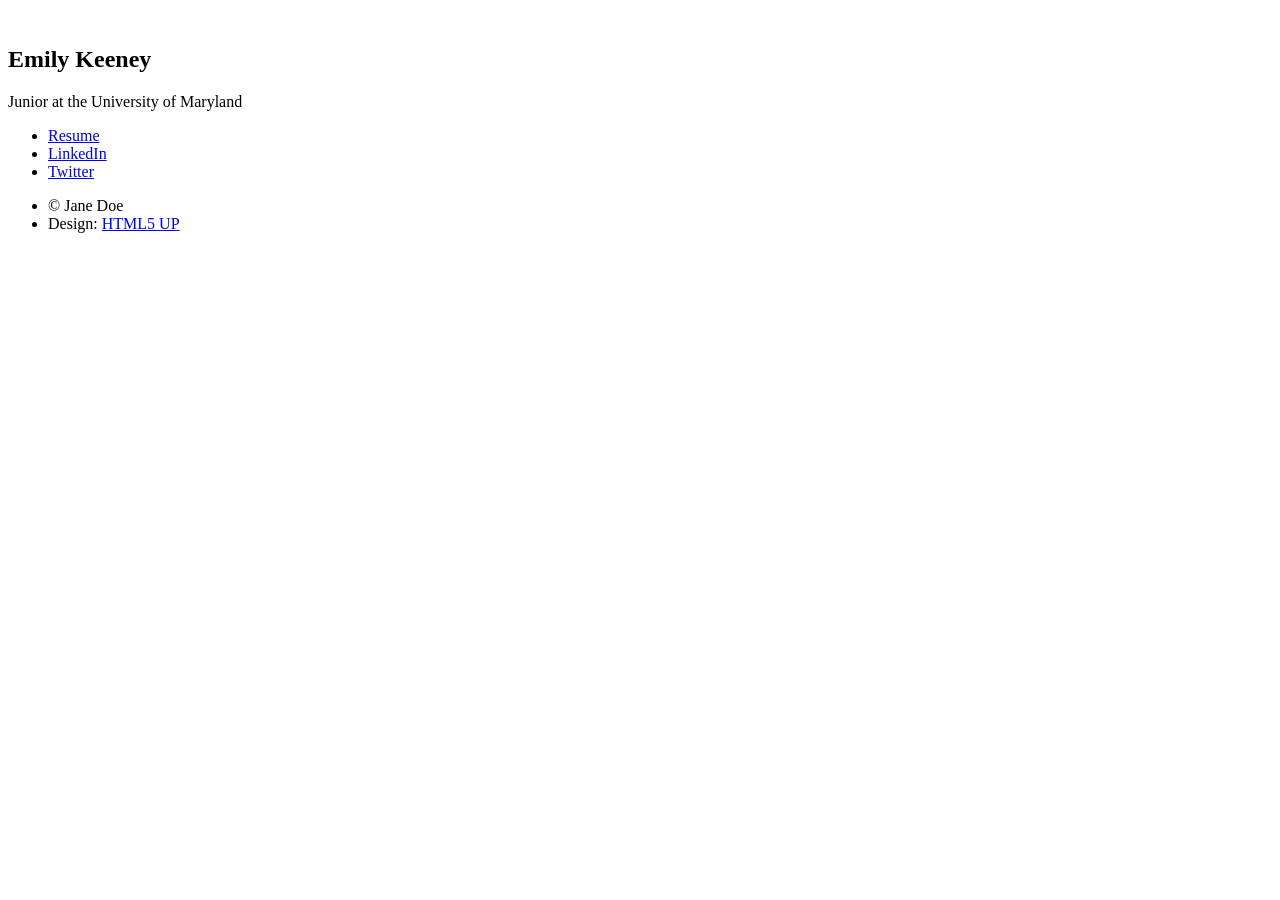
==== index.html @ 4e860f0a "Redo" ====
<!DOCTYPE HTML>
<!--
	Identity by HTML5 UP
	html5up.net | @ajlkn
	Free for personal and commercial use under the CCA 3.0 license (html5up.net/license)
-->
<html>
	<head>
		<title>Identity by HTML5 UP</title>
		<meta charset="utf-8" />
		<meta name="viewport" content="width=device-width, initial-scale=1, user-scalable=no" />
		<link rel="stylesheet" href="assets/css/main.css" />
		<noscript><link rel="stylesheet" href="assets/css/noscript.css" /></noscript>
	</head>
	<body class="is-preload">

		<!-- Wrapper -->
			<div id="wrapper">

				<!-- Main -->
					<section id="main">
						<header>
							<span class="avatar"><img src="https://media.licdn.com/dms/image/C4E03AQFJC0SliV_erA/profile-displayphoto-shrink_200_200/0?e=1576713600&v=beta&t=1CNP6k6zJxbNjlXp_AfVtVUJwqOb1BlgU1uK2Tv7CwI" alt="" /></span>
							<h1>Emily Keeney</h1>
							<p>Junior at the University of Maryland</p>
						</header>

						<footer>
							<ul class="icons">
								<li><a href="assets/Keeney_Resume.pdf" class="icon brands fa-file">Resume</a></li>
								<li><a href="https://www.linkedin.com/in/emily-keeney/" class="icon brands fa-linkedin">LinkedIn</a></li>
								<li><a href="https://twitter.com/emilykeeney10" class="icon brands fa-twitter">Twitter</a></li>
							</ul>
						</footer>
					</section>

				<!-- Footer -->
					<footer id="footer">
						<ul class="copyright">
							<li>&copy; Jane Doe</li><li>Design: <a href="http://html5up.net">HTML5 UP</a></li>
						</ul>
					</footer>

			</div>

		<!-- Scripts -->
			<script>
				if ('addEventListener' in window) {
					window.addEventListener('load', function() { document.body.className = document.body.className.replace(/\bis-preload\b/, ''); });
					document.body.className += (navigator.userAgent.match(/(MSIE|rv:11\.0)/) ? ' is-ie' : '');
				}
			</script>

	</body>
</html>
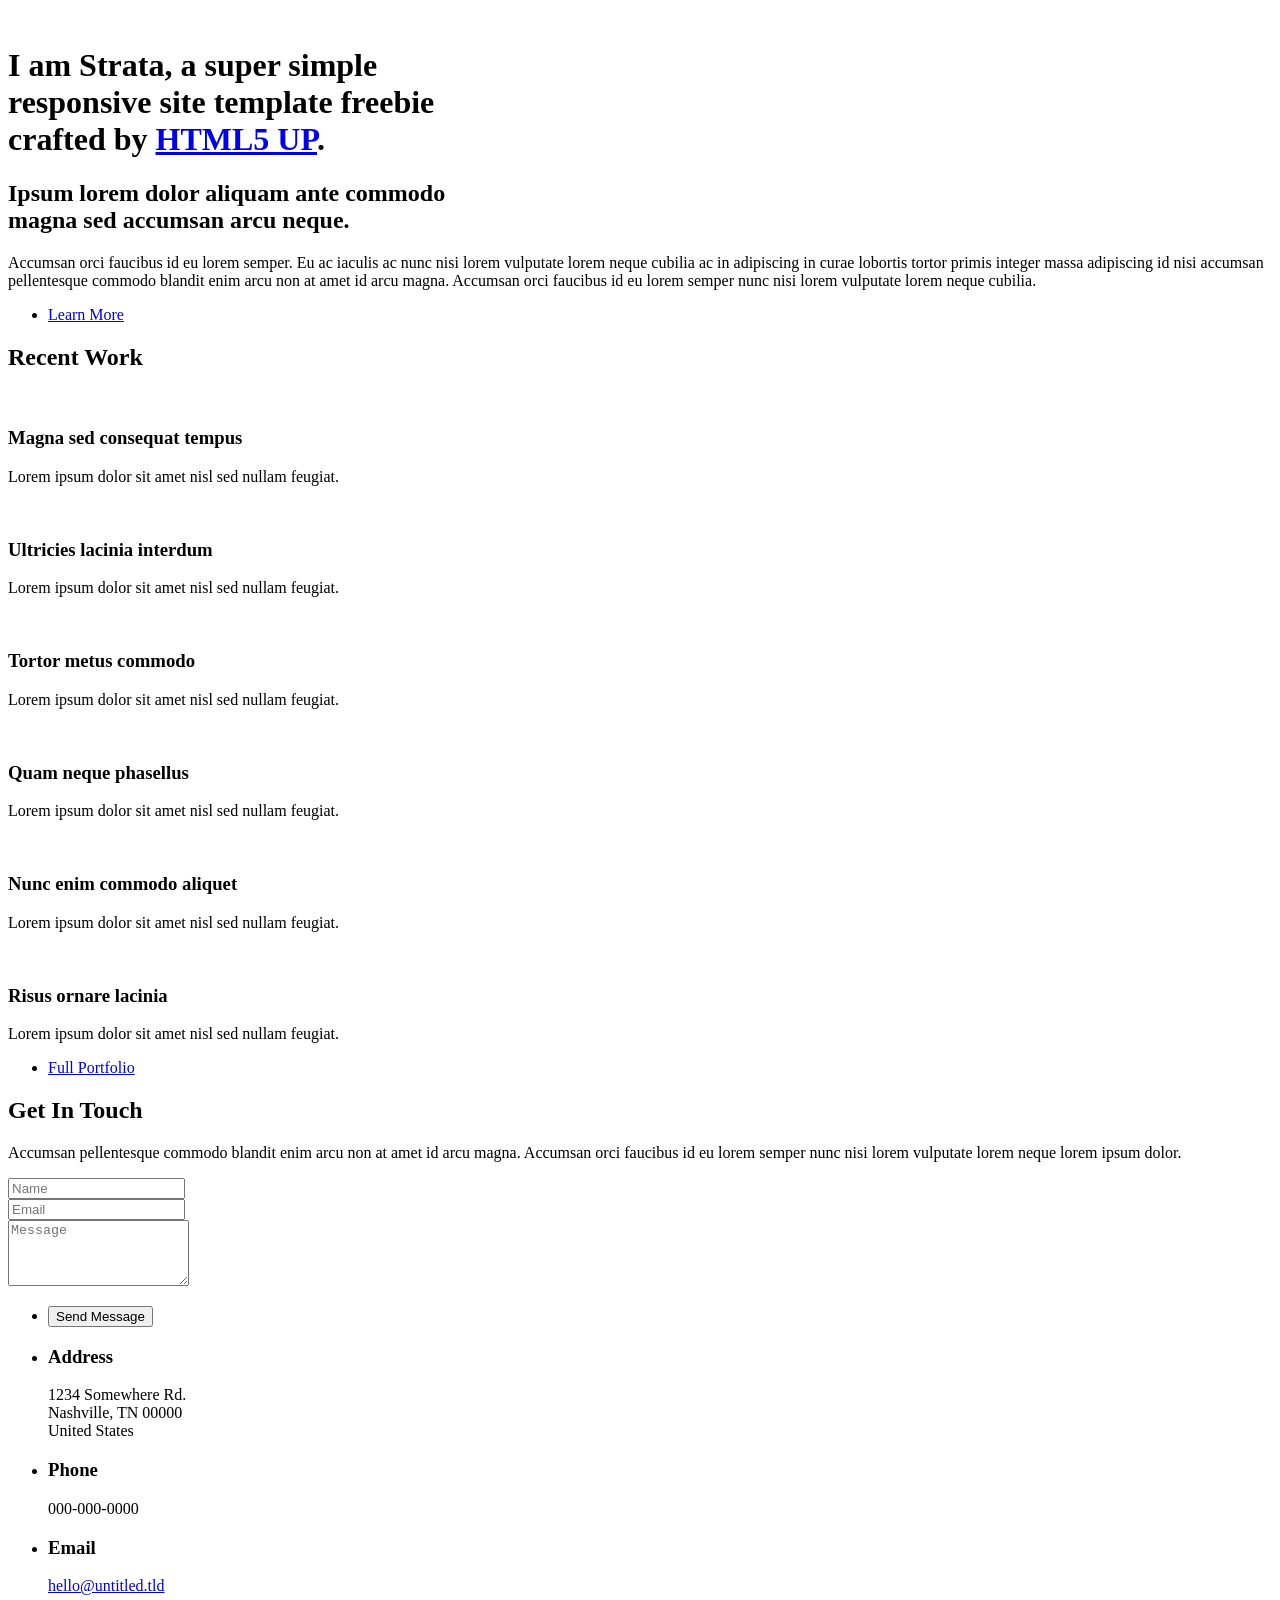
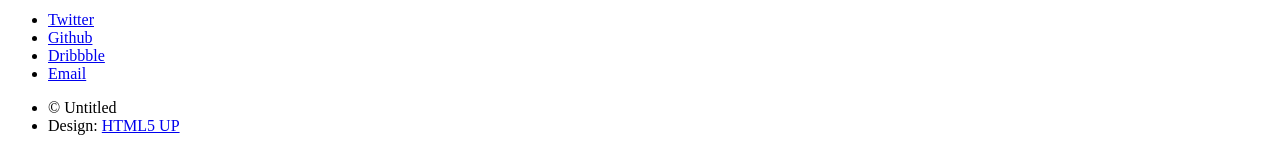
==== commit 9d77478c: "Add files via upload" ====
--- a/index.html
+++ b/index.html
@@ -1,55 +1,463 @@
 <!DOCTYPE HTML>
 <!--
-	Identity by HTML5 UP
+	Strata by HTML5 UP
 	html5up.net | @ajlkn
 	Free for personal and commercial use under the CCA 3.0 license (html5up.net/license)
 -->
 <html>
 	<head>
-		<title>Identity by HTML5 UP</title>
+		<title>Strata by HTML5 UP</title>
 		<meta charset="utf-8" />
 		<meta name="viewport" content="width=device-width, initial-scale=1, user-scalable=no" />
 		<link rel="stylesheet" href="assets/css/main.css" />
-		<noscript><link rel="stylesheet" href="assets/css/noscript.css" /></noscript>
 	</head>
 	<body class="is-preload">
 
-		<!-- Wrapper -->
-			<div id="wrapper">
-
-				<!-- Main -->
-					<section id="main">
-						<header>
-							<span class="avatar"><img src="https://media.licdn.com/dms/image/C4E03AQFJC0SliV_erA/profile-displayphoto-shrink_200_200/0?e=1576713600&v=beta&t=1CNP6k6zJxbNjlXp_AfVtVUJwqOb1BlgU1uK2Tv7CwI" alt="" /></span>
-							<h1>Emily Keeney</h1>
-							<p>Junior at the University of Maryland</p>
+		<!-- Header -->
+			<header id="header">
+				<div class="inner">
+					<a href="#" class="image avatar"><img src="images/avatar.jpg" alt="" /></a>
+					<h1><strong>I am Strata</strong>, a super simple<br />
+					responsive site template freebie<br />
+					crafted by <a href="http://html5up.net">HTML5 UP</a>.</h1>
+				</div>
+			</header>
+
+		<!-- Main -->
+			<div id="main">
+
+				<!-- One -->
+					<section id="one">
+						<header class="major">
+							<h2>Ipsum lorem dolor aliquam ante commodo<br />
+							magna sed accumsan arcu neque.</h2>
 						</header>
-
-						<footer>
-							<ul class="icons">
-								<li><a href="assets/Keeney_Resume.pdf" class="icon brands fa-file">Resume</a></li>
-								<li><a href="https://www.linkedin.com/in/emily-keeney/" class="icon brands fa-linkedin">LinkedIn</a></li>
-								<li><a href="https://twitter.com/emilykeeney10" class="icon brands fa-twitter">Twitter</a></li>
-							</ul>
-						</footer>
+						<p>Accumsan orci faucibus id eu lorem semper. Eu ac iaculis ac nunc nisi lorem vulputate lorem neque cubilia ac in adipiscing in curae lobortis tortor primis integer massa adipiscing id nisi accumsan pellentesque commodo blandit enim arcu non at amet id arcu magna. Accumsan orci faucibus id eu lorem semper nunc nisi lorem vulputate lorem neque cubilia.</p>
+						<ul class="actions">
+							<li><a href="#" class="button">Learn More</a></li>
+						</ul>
 					</section>
 
-				<!-- Footer -->
-					<footer id="footer">
-						<ul class="copyright">
-							<li>&copy; Jane Doe</li><li>Design: <a href="http://html5up.net">HTML5 UP</a></li>
+				<!-- Two -->
+					<section id="two">
+						<h2>Recent Work</h2>
+						<div class="row">
+							<article class="col-6 col-12-xsmall work-item">
+								<a href="images/fulls/01.jpg" class="image fit thumb"><img src="images/thumbs/01.jpg" alt="" /></a>
+								<h3>Magna sed consequat tempus</h3>
+								<p>Lorem ipsum dolor sit amet nisl sed nullam feugiat.</p>
+							</article>
+							<article class="col-6 col-12-xsmall work-item">
+								<a href="images/fulls/02.jpg" class="image fit thumb"><img src="images/thumbs/02.jpg" alt="" /></a>
+								<h3>Ultricies lacinia interdum</h3>
+								<p>Lorem ipsum dolor sit amet nisl sed nullam feugiat.</p>
+							</article>
+							<article class="col-6 col-12-xsmall work-item">
+								<a href="images/fulls/03.jpg" class="image fit thumb"><img src="images/thumbs/03.jpg" alt="" /></a>
+								<h3>Tortor metus commodo</h3>
+								<p>Lorem ipsum dolor sit amet nisl sed nullam feugiat.</p>
+							</article>
+							<article class="col-6 col-12-xsmall work-item">
+								<a href="images/fulls/04.jpg" class="image fit thumb"><img src="images/thumbs/04.jpg" alt="" /></a>
+								<h3>Quam neque phasellus</h3>
+								<p>Lorem ipsum dolor sit amet nisl sed nullam feugiat.</p>
+							</article>
+							<article class="col-6 col-12-xsmall work-item">
+								<a href="images/fulls/05.jpg" class="image fit thumb"><img src="images/thumbs/05.jpg" alt="" /></a>
+								<h3>Nunc enim commodo aliquet</h3>
+								<p>Lorem ipsum dolor sit amet nisl sed nullam feugiat.</p>
+							</article>
+							<article class="col-6 col-12-xsmall work-item">
+								<a href="images/fulls/06.jpg" class="image fit thumb"><img src="images/thumbs/06.jpg" alt="" /></a>
+								<h3>Risus ornare lacinia</h3>
+								<p>Lorem ipsum dolor sit amet nisl sed nullam feugiat.</p>
+							</article>
+						</div>
+						<ul class="actions">
+							<li><a href="#" class="button">Full Portfolio</a></li>
 						</ul>
-					</footer>
+					</section>
+
+				<!-- Three -->
+					<section id="three">
+						<h2>Get In Touch</h2>
+						<p>Accumsan pellentesque commodo blandit enim arcu non at amet id arcu magna. Accumsan orci faucibus id eu lorem semper nunc nisi lorem vulputate lorem neque lorem ipsum dolor.</p>
+						<div class="row">
+							<div class="col-8 col-12-small">
+								<form method="post" action="#">
+									<div class="row gtr-uniform gtr-50">
+										<div class="col-6 col-12-xsmall"><input type="text" name="name" id="name" placeholder="Name" /></div>
+										<div class="col-6 col-12-xsmall"><input type="email" name="email" id="email" placeholder="Email" /></div>
+										<div class="col-12"><textarea name="message" id="message" placeholder="Message" rows="4"></textarea></div>
+									</div>
+								</form>
+								<ul class="actions">
+									<li><input type="submit" value="Send Message" /></li>
+								</ul>
+							</div>
+							<div class="col-4 col-12-small">
+								<ul class="labeled-icons">
+									<li>
+										<h3 class="icon solid fa-home"><span class="label">Address</span></h3>
+										1234 Somewhere Rd.<br />
+										Nashville, TN 00000<br />
+										United States
+									</li>
+									<li>
+										<h3 class="icon solid fa-mobile-alt"><span class="label">Phone</span></h3>
+										000-000-0000
+									</li>
+									<li>
+										<h3 class="icon solid fa-envelope"><span class="label">Email</span></h3>
+										<a href="#">hello@untitled.tld</a>
+									</li>
+								</ul>
+							</div>
+						</div>
+					</section>
+
+				<!-- Four -->
+				<!--
+					<section id="four">
+						<h2>Elements</h2>
+
+						<section>
+							<h4>Text</h4>
+							<p>This is <b>bold</b> and this is <strong>strong</strong>. This is <i>italic</i> and this is <em>emphasized</em>.
+							This is <sup>superscript</sup> text and this is <sub>subscript</sub> text.
+							This is <u>underlined</u> and this is code: <code>for (;;) { ... }</code>. Finally, <a href="#">this is a link</a>.</p>
+							<hr />
+							<header>
+								<h4>Heading with a Subtitle</h4>
+								<p>Lorem ipsum dolor sit amet nullam id egestas urna aliquam</p>
+							</header>
+							<p>Nunc lacinia ante nunc ac lobortis. Interdum adipiscing gravida odio porttitor sem non mi integer non faucibus ornare mi ut ante amet placerat aliquet. Volutpat eu sed ante lacinia sapien lorem accumsan varius montes viverra nibh in adipiscing blandit tempus accumsan.</p>
+							<header>
+								<h5>Heading with a Subtitle</h5>
+								<p>Lorem ipsum dolor sit amet nullam id egestas urna aliquam</p>
+							</header>
+							<p>Nunc lacinia ante nunc ac lobortis. Interdum adipiscing gravida odio porttitor sem non mi integer non faucibus ornare mi ut ante amet placerat aliquet. Volutpat eu sed ante lacinia sapien lorem accumsan varius montes viverra nibh in adipiscing blandit tempus accumsan.</p>
+							<hr />
+							<h2>Heading Level 2</h2>
+							<h3>Heading Level 3</h3>
+							<h4>Heading Level 4</h4>
+							<h5>Heading Level 5</h5>
+							<h6>Heading Level 6</h6>
+							<hr />
+							<h5>Blockquote</h5>
+							<blockquote>Fringilla nisl. Donec accumsan interdum nisi, quis tincidunt felis sagittis eget tempus euismod. Vestibulum ante ipsum primis in faucibus vestibulum. Blandit adipiscing eu felis iaculis volutpat ac adipiscing accumsan faucibus. Vestibulum ante ipsum primis in faucibus lorem ipsum dolor sit amet nullam adipiscing eu felis.</blockquote>
+							<h5>Preformatted</h5>
+							<pre><code>i = 0;
+
+while (!deck.isInOrder()) {
+print 'Iteration ' + i;
+deck.shuffle();
+i++;
+}
+
+print 'It took ' + i + ' iterations to sort the deck.';</code></pre>
+						</section>
+
+						<section>
+							<h4>Lists</h4>
+							<div class="row">
+								<div class="col-6 col-12-xsmall">
+									<h5>Unordered</h5>
+									<ul>
+										<li>Dolor pulvinar etiam magna etiam.</li>
+										<li>Sagittis adipiscing lorem eleifend.</li>
+										<li>Felis enim feugiat dolore viverra.</li>
+									</ul>
+									<h5>Alternate</h5>
+									<ul class="alt">
+										<li>Dolor pulvinar etiam magna etiam.</li>
+										<li>Sagittis adipiscing lorem eleifend.</li>
+										<li>Felis enim feugiat dolore viverra.</li>
+									</ul>
+								</div>
+								<div class="col-6 col-12-xsmall">
+									<h5>Ordered</h5>
+									<ol>
+										<li>Dolor pulvinar etiam magna etiam.</li>
+										<li>Etiam vel felis at lorem sed viverra.</li>
+										<li>Felis enim feugiat dolore viverra.</li>
+										<li>Dolor pulvinar etiam magna etiam.</li>
+										<li>Etiam vel felis at lorem sed viverra.</li>
+										<li>Felis enim feugiat dolore viverra.</li>
+									</ol>
+									<h5>Icons</h5>
+									<ul class="icons">
+										<li><a href="#" class="icon brands fa-twitter"><span class="label">Twitter</span></a></li>
+										<li><a href="#" class="icon brands fa-facebook-f"><span class="label">Facebook</span></a></li>
+										<li><a href="#" class="icon brands fa-instagram"><span class="label">Instagram</span></a></li>
+										<li><a href="#" class="icon brands fa-github"><span class="label">Github</span></a></li>
+										<li><a href="#" class="icon brands fa-dribbble"><span class="label">Dribbble</span></a></li>
+										<li><a href="#" class="icon brands fa-tumblr"><span class="label">Tumblr</span></a></li>
+									</ul>
+								</div>
+							</div>
+							<h5>Actions</h5>
+							<ul class="actions">
+								<li><a href="#" class="button primary">Default</a></li>
+								<li><a href="#" class="button">Default</a></li>
+							</ul>
+							<ul class="actions small">
+								<li><a href="#" class="button primary small">Small</a></li>
+								<li><a href="#" class="button small">Small</a></li>
+							</ul>
+							<div class="row">
+								<div class="col-6 col-12-small">
+									<ul class="actions stacked">
+										<li><a href="#" class="button primary">Default</a></li>
+										<li><a href="#" class="button">Default</a></li>
+									</ul>
+								</div>
+								<div class="col-6 col-12-small">
+									<ul class="actions stacked">
+										<li><a href="#" class="button primary small">Small</a></li>
+										<li><a href="#" class="button small">Small</a></li>
+									</ul>
+								</div>
+								<div class="col-6 col-12-small">
+									<ul class="actions stacked">
+										<li><a href="#" class="button primary fit">Default</a></li>
+										<li><a href="#" class="button fit">Default</a></li>
+									</ul>
+								</div>
+								<div class="col-6 col-12-small">
+									<ul class="actions stacked">
+										<li><a href="#" class="button primary small fit">Small</a></li>
+										<li><a href="#" class="button small fit">Small</a></li>
+									</ul>
+								</div>
+							</div>
+						</section>
+
+						<section>
+							<h4>Table</h4>
+							<h5>Default</h5>
+							<div class="table-wrapper">
+								<table>
+									<thead>
+										<tr>
+											<th>Name</th>
+											<th>Description</th>
+											<th>Price</th>
+										</tr>
+									</thead>
+									<tbody>
+										<tr>
+											<td>Item One</td>
+											<td>Ante turpis integer aliquet porttitor.</td>
+											<td>29.99</td>
+										</tr>
+										<tr>
+											<td>Item Two</td>
+											<td>Vis ac commodo adipiscing arcu aliquet.</td>
+											<td>19.99</td>
+										</tr>
+										<tr>
+											<td>Item Three</td>
+											<td> Morbi faucibus arcu accumsan lorem.</td>
+											<td>29.99</td>
+										</tr>
+										<tr>
+											<td>Item Four</td>
+											<td>Vitae integer tempus condimentum.</td>
+											<td>19.99</td>
+										</tr>
+										<tr>
+											<td>Item Five</td>
+											<td>Ante turpis integer aliquet porttitor.</td>
+											<td>29.99</td>
+										</tr>
+									</tbody>
+									<tfoot>
+										<tr>
+											<td colspan="2"></td>
+											<td>100.00</td>
+										</tr>
+									</tfoot>
+								</table>
+							</div>
+
+							<h5>Alternate</h5>
+							<div class="table-wrapper">
+								<table class="alt">
+									<thead>
+										<tr>
+											<th>Name</th>
+											<th>Description</th>
+											<th>Price</th>
+										</tr>
+									</thead>
+									<tbody>
+										<tr>
+											<td>Item One</td>
+											<td>Ante turpis integer aliquet porttitor.</td>
+											<td>29.99</td>
+										</tr>
+										<tr>
+											<td>Item Two</td>
+											<td>Vis ac commodo adipiscing arcu aliquet.</td>
+											<td>19.99</td>
+										</tr>
+										<tr>
+											<td>Item Three</td>
+											<td> Morbi faucibus arcu accumsan lorem.</td>
+											<td>29.99</td>
+										</tr>
+										<tr>
+											<td>Item Four</td>
+											<td>Vitae integer tempus condimentum.</td>
+											<td>19.99</td>
+										</tr>
+										<tr>
+											<td>Item Five</td>
+											<td>Ante turpis integer aliquet porttitor.</td>
+											<td>29.99</td>
+										</tr>
+									</tbody>
+									<tfoot>
+										<tr>
+											<td colspan="2"></td>
+											<td>100.00</td>
+										</tr>
+									</tfoot>
+								</table>
+							</div>
+						</section>
+
+						<section>
+							<h4>Buttons</h4>
+							<ul class="actions">
+								<li><a href="#" class="button primary">Primary</a></li>
+								<li><a href="#" class="button">Default</a></li>
+							</ul>
+							<ul class="actions">
+								<li><a href="#" class="button large">Large</a></li>
+								<li><a href="#" class="button">Default</a></li>
+								<li><a href="#" class="button small">Small</a></li>
+							</ul>
+							<ul class="actions fit">
+								<li><a href="#" class="button primary fit">Fit</a></li>
+								<li><a href="#" class="button fit">Fit</a></li>
+							</ul>
+							<ul class="actions fit small">
+								<li><a href="#" class="button primary fit small">Fit + Small</a></li>
+								<li><a href="#" class="button fit small">Fit + Small</a></li>
+							</ul>
+							<ul class="actions">
+								<li><a href="#" class="button primary icon solid fa-download">Icon</a></li>
+								<li><a href="#" class="button icon solid fa-download">Icon</a></li>
+							</ul>
+							<ul class="actions">
+								<li><span class="button primary disabled">Primary</span></li>
+								<li><span class="button disabled">Default</span></li>
+							</ul>
+						</section>
+
+						<section>
+							<h4>Form</h4>
+							<form method="post" action="#">
+								<div class="row gtr-uniform gtr-50">
+									<div class="col-6 col-12-xsmall">
+										<input type="text" name="demo-name" id="demo-name" value="" placeholder="Name" />
+									</div>
+									<div class="col-6 col-12-xsmall">
+										<input type="email" name="demo-email" id="demo-email" value="" placeholder="Email" />
+									</div>
+									<div class="col-12">
+										<select name="demo-category" id="demo-category">
+											<option value="">- Category -</option>
+											<option value="1">Manufacturing</option>
+											<option value="1">Shipping</option>
+											<option value="1">Administration</option>
+											<option value="1">Human Resources</option>
+										</select>
+									</div>
+									<div class="col-4 col-12-small">
+										<input type="radio" id="demo-priority-low" name="demo-priority" checked>
+										<label for="demo-priority-low">Low Priority</label>
+									</div>
+									<div class="col-4 col-12-small">
+										<input type="radio" id="demo-priority-normal" name="demo-priority">
+										<label for="demo-priority-normal">Normal Priority</label>
+									</div>
+									<div class="col-4 col-12-small">
+										<input type="radio" id="demo-priority-high" name="demo-priority">
+										<label for="demo-priority-high">High Priority</label>
+									</div>
+									<div class="col-6 col-12-small">
+										<input type="checkbox" id="demo-copy" name="demo-copy">
+										<label for="demo-copy">Email me a copy of this message</label>
+									</div>
+									<div class="col-6 col-12-small">
+										<input type="checkbox" id="demo-human" name="demo-human" checked>
+										<label for="demo-human">I am a human and not a robot</label>
+									</div>
+									<div class="col-12">
+										<textarea name="demo-message" id="demo-message" placeholder="Enter your message" rows="6"></textarea>
+									</div>
+									<div class="col-12">
+										<ul class="actions">
+											<li><input type="submit" value="Send Message" class="primary" /></li>
+											<li><input type="reset" value="Reset" /></li>
+										</ul>
+									</div>
+								</div>
+							</form>
+						</section>
+
+						<section>
+							<h4>Image</h4>
+							<h5>Fit</h5>
+							<div class="box alt">
+								<div class="row gtr-50 gtr-uniform">
+									<div class="col-12"><span class="image fit"><img src="images/fulls/05.jpg" alt="" /></span></div>
+									<div class="col-4"><span class="image fit"><img src="images/thumbs/01.jpg" alt="" /></span></div>
+									<div class="col-4"><span class="image fit"><img src="images/thumbs/02.jpg" alt="" /></span></div>
+									<div class="col-4"><span class="image fit"><img src="images/thumbs/03.jpg" alt="" /></span></div>
+									<div class="col-4"><span class="image fit"><img src="images/thumbs/04.jpg" alt="" /></span></div>
+									<div class="col-4"><span class="image fit"><img src="images/thumbs/05.jpg" alt="" /></span></div>
+									<div class="col-4"><span class="image fit"><img src="images/thumbs/06.jpg" alt="" /></span></div>
+									<div class="col-4"><span class="image fit"><img src="images/thumbs/03.jpg" alt="" /></span></div>
+									<div class="col-4"><span class="image fit"><img src="images/thumbs/02.jpg" alt="" /></span></div>
+									<div class="col-4"><span class="image fit"><img src="images/thumbs/01.jpg" alt="" /></span></div>
+								</div>
+							</div>
+							<h5>Left &amp; Right</h5>
+							<p><span class="image left"><img src="images/avatar.jpg" alt="" /></span>Fringilla nisl. Donec accumsan interdum nisi, quis tincidunt felis sagittis eget. tempus euismod. Vestibulum ante ipsum primis in faucibus vestibulum. Blandit adipiscing eu felis iaculis volutpat ac adipiscing accumsan eu faucibus. Integer ac pellentesque praesent tincidunt felis sagittis eget. tempus euismod. Vestibulum ante ipsum primis in faucibus vestibulum. Blandit adipiscing eu felis iaculis volutpat ac adipiscing accumsan eu faucibus. Integer ac pellentesque praesent. Donec accumsan interdum nisi, quis tincidunt felis sagittis eget. tempus euismod. Vestibulum ante ipsum primis in faucibus vestibulum. Blandit adipiscing eu felis iaculis volutpat ac adipiscing accumsan eu faucibus. Integer ac pellentesque praesent tincidunt felis sagittis eget. tempus euismod. Vestibulum ante ipsum primis in faucibus vestibulum. Blandit adipiscing eu felis iaculis volutpat ac adipiscing accumsan eu faucibus. Integer ac pellentesque praesent.</p>
+							<p><span class="image right"><img src="images/avatar.jpg" alt="" /></span>Fringilla nisl. Donec accumsan interdum nisi, quis tincidunt felis sagittis eget. tempus euismod. Vestibulum ante ipsum primis in faucibus vestibulum. Blandit adipiscing eu felis iaculis volutpat ac adipiscing accumsan eu faucibus. Integer ac pellentesque praesent tincidunt felis sagittis eget. tempus euismod. Vestibulum ante ipsum primis in faucibus vestibulum. Blandit adipiscing eu felis iaculis volutpat ac adipiscing accumsan eu faucibus. Integer ac pellentesque praesent. Donec accumsan interdum nisi, quis tincidunt felis sagittis eget. tempus euismod. Vestibulum ante ipsum primis in faucibus vestibulum. Blandit adipiscing eu felis iaculis volutpat ac adipiscing accumsan eu faucibus. Integer ac pellentesque praesent tincidunt felis sagittis eget. tempus euismod. Vestibulum ante ipsum primis in faucibus vestibulum. Blandit adipiscing eu felis iaculis volutpat ac adipiscing accumsan eu faucibus. Integer ac pellentesque praesent.</p>
+						</section>
+
+					</section>
+				-->
 
 			</div>
 
+		<!-- Footer -->
+			<footer id="footer">
+				<div class="inner">
+					<ul class="icons">
+						<li><a href="#" class="icon brands fa-twitter"><span class="label">Twitter</span></a></li>
+						<li><a href="#" class="icon brands fa-github"><span class="label">Github</span></a></li>
+						<li><a href="#" class="icon brands fa-dribbble"><span class="label">Dribbble</span></a></li>
+						<li><a href="#" class="icon solid fa-envelope"><span class="label">Email</span></a></li>
+					</ul>
+					<ul class="copyright">
+						<li>&copy; Untitled</li><li>Design: <a href="http://html5up.net">HTML5 UP</a></li>
+					</ul>
+				</div>
+			</footer>
+
 		<!-- Scripts -->
-			<script>
-				if ('addEventListener' in window) {
-					window.addEventListener('load', function() { document.body.className = document.body.className.replace(/\bis-preload\b/, ''); });
-					document.body.className += (navigator.userAgent.match(/(MSIE|rv:11\.0)/) ? ' is-ie' : '');
-				}
-			</script>
+			<script src="assets/js/jquery.min.js"></script>
+			<script src="assets/js/jquery.poptrox.min.js"></script>
+			<script src="assets/js/browser.min.js"></script>
+			<script src="assets/js/breakpoints.min.js"></script>
+			<script src="assets/js/util.js"></script>
+			<script src="assets/js/main.js"></script>
 
 	</body>
 </html>
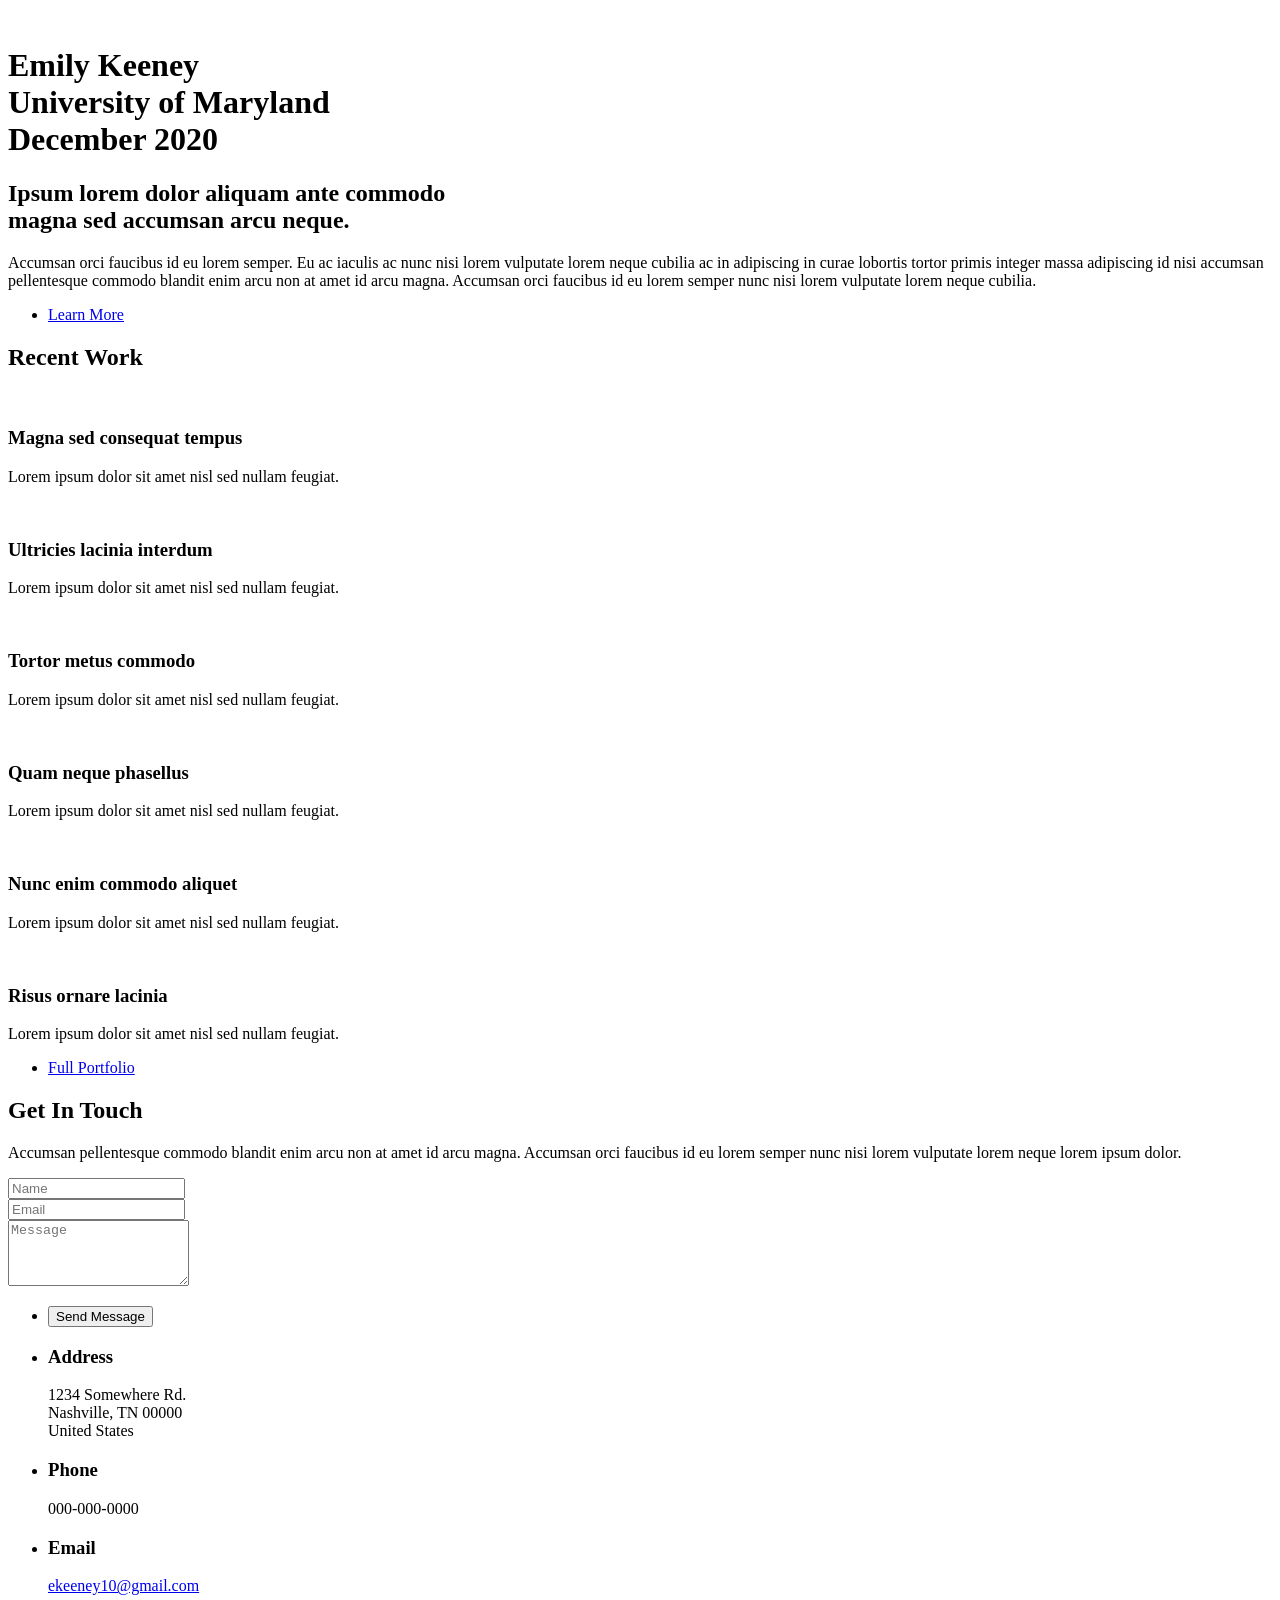
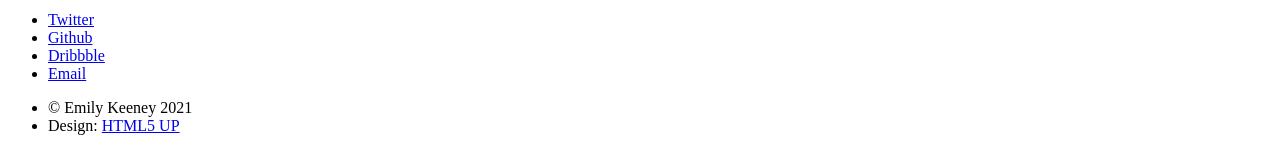
==== commit 3fc9e3fd: "Add files via upload" ====
--- a/index.html
+++ b/index.html
@@ -6,7 +6,7 @@
 -->
 <html>
 	<head>
-		<title>Strata by HTML5 UP</title>
+		<title>Emily Keeney</title>
 		<meta charset="utf-8" />
 		<meta name="viewport" content="width=device-width, initial-scale=1, user-scalable=no" />
 		<link rel="stylesheet" href="assets/css/main.css" />
@@ -16,10 +16,8 @@
 		<!-- Header -->
 			<header id="header">
 				<div class="inner">
-					<a href="#" class="image avatar"><img src="images/avatar.jpg" alt="" /></a>
-					<h1><strong>I am Strata</strong>, a super simple<br />
-					responsive site template freebie<br />
-					crafted by <a href="http://html5up.net">HTML5 UP</a>.</h1>
+					<a href="#" class="image avatar"><img src="images/avatar.png" alt="" /></a>
+					<h1><strong>Emily Keeney</strong><br /> University of Maryland <br> December 2020<br /></h1>
 				</div>
 			</header>
 
@@ -109,7 +107,7 @@
 									</li>
 									<li>
 										<h3 class="icon solid fa-envelope"><span class="label">Email</span></h3>
-										<a href="#">hello@untitled.tld</a>
+										<a href="#">ekeeney10@gmail.com</a>
 									</li>
 								</ul>
 							</div>
@@ -446,7 +444,7 @@
 						<li><a href="#" class="icon solid fa-envelope"><span class="label">Email</span></a></li>
 					</ul>
 					<ul class="copyright">
-						<li>&copy; Untitled</li><li>Design: <a href="http://html5up.net">HTML5 UP</a></li>
+						<li>&copy; Emily Keeney 2021</li><li>Design: <a href="http://html5up.net">HTML5 UP</a></li>
 					</ul>
 				</div>
 			</footer>
--- a/assets/css/main.css
+++ b/assets/css/main.css
@@ -0,0 +1,3221 @@
+@import url("fontawesome-all.min.css");
+@import url("https://fonts.googleapis.com/css?family=Source+Sans+Pro:400,400italic");
+
+/*
+	Strata by HTML5 UP
+	html5up.net | @ajlkn
+	Free for personal and commercial use under the CCA 3.0 license (html5up.net/license)
+*/
+
+html, body, div, span, applet, object,
+iframe, h1, h2, h3, h4, h5, h6, p, blockquote,
+pre, a, abbr, acronym, address, big, cite,
+code, del, dfn, em, img, ins, kbd, q, s, samp,
+small, strike, strong, sub, sup, tt, var, b,
+u, i, center, dl, dt, dd, ol, ul, li, fieldset,
+form, label, legend, table, caption, tbody,
+tfoot, thead, tr, th, td, article, aside,
+canvas, details, embed, figure, figcaption,
+footer, header, hgroup, menu, nav, output, ruby,
+section, summary, time, mark, audio, video {
+	margin: 0;
+	padding: 0;
+	border: 0;
+	font-size: 100%;
+	font: inherit;
+	vertical-align: baseline;}
+
+article, aside, details, figcaption, figure,
+footer, header, hgroup, menu, nav, section {
+	display: block;}
+
+body {
+	line-height: 1;
+}
+
+ol, ul {
+	list-style: none;
+}
+
+blockquote, q {
+	quotes: none;
+}
+
+	blockquote:before, blockquote:after, q:before, q:after {
+		content: '';
+		content: none;
+	}
+
+table {
+	border-collapse: collapse;
+	border-spacing: 0;
+}
+
+body {
+	-webkit-text-size-adjust: none;
+}
+
+mark {
+	background-color: transparent;
+	color: inherit;
+}
+
+input::-moz-focus-inner {
+	border: 0;
+	padding: 0;
+}
+
+input, select, textarea {
+	-moz-appearance: none;
+	-webkit-appearance: none;
+	-ms-appearance: none;
+	appearance: none;
+}
+
+/* Basic */
+
+	html {
+		box-sizing: border-box;
+	}
+
+	*, *:before, *:after {
+		box-sizing: inherit;
+	}
+
+	body {
+		background: #fff;
+	}
+
+		body.is-preload *, body.is-preload *:before, body.is-preload *:after {
+			-moz-animation: none !important;
+			-webkit-animation: none !important;
+			-ms-animation: none !important;
+			animation: none !important;
+			-moz-transition: none !important;
+			-webkit-transition: none !important;
+			-ms-transition: none !important;
+			transition: none !important;
+		}
+
+	body, input, select, textarea {
+		color: #a2a2a2;
+		font-family: "Source Sans Pro", Helvetica, sans-serif;
+		font-size: 16pt;
+		font-weight: 400;
+		line-height: 1.75em;
+	}
+
+	a {
+		-moz-transition: color 0.2s ease-in-out, border-color 0.2s ease-in-out;
+		-webkit-transition: color 0.2s ease-in-out, border-color 0.2s ease-in-out;
+		-ms-transition: color 0.2s ease-in-out, border-color 0.2s ease-in-out;
+		transition: color 0.2s ease-in-out, border-color 0.2s ease-in-out;
+		border-bottom: dotted 1px;
+		color: #49bf9d;
+		text-decoration: none;
+	}
+
+		a:hover {
+			border-bottom-color: transparent;
+			color: #49bf9d !important;
+			text-decoration: none;
+		}
+
+	strong, b {
+		color: #787878;
+		font-weight: 400;
+	}
+
+	em, i {
+		font-style: italic;
+	}
+
+	p {
+		margin: 0 0 2em 0;
+	}
+
+	h1, h2, h3, h4, h5, h6 {
+		color: #787878;
+		font-weight: 400;
+		line-height: 1em;
+		margin: 0 0 1em 0;
+	}
+
+		h1 a, h2 a, h3 a, h4 a, h5 a, h6 a {
+			color: inherit;
+			text-decoration: none;
+		}
+
+	h1 {
+		font-size: 2em;
+		line-height: 1.5em;
+	}
+
+	h2 {
+		font-size: 1.5em;
+		line-height: 1.5em;
+	}
+
+	h3 {
+		font-size: 1.25em;
+		line-height: 1.5em;
+	}
+
+	h4 {
+		font-size: 1.1em;
+		line-height: 1.5em;
+	}
+
+	h5 {
+		font-size: 0.9em;
+		line-height: 1.5em;
+	}
+
+	h6 {
+		font-size: 0.7em;
+		line-height: 1.5em;
+	}
+
+	sub {
+		font-size: 0.8em;
+		position: relative;
+		top: 0.5em;
+	}
+
+	sup {
+		font-size: 0.8em;
+		position: relative;
+		top: -0.5em;
+	}
+
+	hr {
+		border: 0;
+		border-bottom: solid 2px #efefef;
+		margin: 2em 0;
+	}
+
+		hr.major {
+			margin: 3em 0;
+		}
+
+	blockquote {
+		border-left: solid 6px #efefef;
+		font-style: italic;
+		margin: 0 0 2em 0;
+		padding: 0.5em 0 0.5em 1.5em;
+	}
+
+	code {
+		background: #f7f7f7;
+		border-radius: 0.35em;
+		border: solid 2px #efefef;
+		font-family: "Courier New", monospace;
+		font-size: 0.9em;
+		margin: 0 0.25em;
+		padding: 0.25em 0.65em;
+	}
+
+	pre {
+		-webkit-overflow-scrolling: touch;
+		font-family: "Courier New", monospace;
+		font-size: 0.9em;
+		margin: 0 0 2em 0;
+	}
+
+		pre code {
+			display: block;
+			line-height: 1.75em;
+			padding: 1em 1.5em;
+			overflow-x: auto;
+		}
+
+	.align-left {
+		text-align: left;
+	}
+
+	.align-center {
+		text-align: center;
+	}
+
+	.align-right {
+		text-align: right;
+	}
+
+/* Container */
+
+	.container {
+		margin: 0 auto;
+		max-width: calc(100% - 4em);
+		width: 100%;
+	}
+
+		.container.xsmall {
+			width: 25%;
+		}
+
+		.container.small {
+			width: 50%;
+		}
+
+		.container.medium {
+			width: 75%;
+		}
+
+		.container.large {
+			width: 125%;
+		}
+
+		.container.xlarge {
+			width: 150%;
+		}
+
+		.container.max {
+			width: 100%;
+		}
+
+		@media screen and (max-width: 980px) {
+
+			.container {
+				width: 100% !important;
+				max-width: 100% !important;
+			}
+
+		}
+
+		@media screen and (max-width: 480px) {
+
+			.container {
+				max-width: calc(100% - 3em);
+			}
+
+		}
+
+/* Row */
+
+	.row {
+		display: flex;
+		flex-wrap: wrap;
+		box-sizing: border-box;
+		align-items: stretch;
+	}
+
+		.row > * {
+			box-sizing: border-box;
+		}
+
+		.row.gtr-uniform > * > :last-child {
+			margin-bottom: 0;
+		}
+
+		.row.aln-left {
+			justify-content: flex-start;
+		}
+
+		.row.aln-center {
+			justify-content: center;
+		}
+
+		.row.aln-right {
+			justify-content: flex-end;
+		}
+
+		.row.aln-top {
+			align-items: flex-start;
+		}
+
+		.row.aln-middle {
+			align-items: center;
+		}
+
+		.row.aln-bottom {
+			align-items: flex-end;
+		}
+
+		.row > .imp {
+			order: -1;
+		}
+
+		.row > .col-1 {
+			width: 8.33333%;
+		}
+
+		.row > .off-1 {
+			margin-left: 8.33333%;
+		}
+
+		.row > .col-2 {
+			width: 16.66667%;
+		}
+
+		.row > .off-2 {
+			margin-left: 16.66667%;
+		}
+
+		.row > .col-3 {
+			width: 25%;
+		}
+
+		.row > .off-3 {
+			margin-left: 25%;
+		}
+
+		.row > .col-4 {
+			width: 33.33333%;
+		}
+
+		.row > .off-4 {
+			margin-left: 33.33333%;
+		}
+
+		.row > .col-5 {
+			width: 41.66667%;
+		}
+
+		.row > .off-5 {
+			margin-left: 41.66667%;
+		}
+
+		.row > .col-6 {
+			width: 50%;
+		}
+
+		.row > .off-6 {
+			margin-left: 50%;
+		}
+
+		.row > .col-7 {
+			width: 58.33333%;
+		}
+
+		.row > .off-7 {
+			margin-left: 58.33333%;
+		}
+
+		.row > .col-8 {
+			width: 66.66667%;
+		}
+
+		.row > .off-8 {
+			margin-left: 66.66667%;
+		}
+
+		.row > .col-9 {
+			width: 75%;
+		}
+
+		.row > .off-9 {
+			margin-left: 75%;
+		}
+
+		.row > .col-10 {
+			width: 83.33333%;
+		}
+
+		.row > .off-10 {
+			margin-left: 83.33333%;
+		}
+
+		.row > .col-11 {
+			width: 91.66667%;
+		}
+
+		.row > .off-11 {
+			margin-left: 91.66667%;
+		}
+
+		.row > .col-12 {
+			width: 100%;
+		}
+
+		.row > .off-12 {
+			margin-left: 100%;
+		}
+
+		.row.gtr-0 {
+			margin-top: 0;
+			margin-left: 0em;
+		}
+
+			.row.gtr-0 > * {
+				padding: 0 0 0 0em;
+			}
+
+			.row.gtr-0.gtr-uniform {
+				margin-top: 0em;
+			}
+
+				.row.gtr-0.gtr-uniform > * {
+					padding-top: 0em;
+				}
+
+		.row.gtr-25 {
+			margin-top: 0;
+			margin-left: -0.625em;
+		}
+
+			.row.gtr-25 > * {
+				padding: 0 0 0 0.625em;
+			}
+
+			.row.gtr-25.gtr-uniform {
+				margin-top: -0.625em;
+			}
+
+				.row.gtr-25.gtr-uniform > * {
+					padding-top: 0.625em;
+				}
+
+		.row.gtr-50 {
+			margin-top: 0;
+			margin-left: -1.25em;
+		}
+
+			.row.gtr-50 > * {
+				padding: 0 0 0 1.25em;
+			}
+
+			.row.gtr-50.gtr-uniform {
+				margin-top: -1.25em;
+			}
+
+				.row.gtr-50.gtr-uniform > * {
+					padding-top: 1.25em;
+				}
+
+		.row {
+			margin-top: 0;
+			margin-left: -2.5em;
+		}
+
+			.row > * {
+				padding: 0 0 0 2.5em;
+			}
+
+			.row.gtr-uniform {
+				margin-top: -2.5em;
+			}
+
+				.row.gtr-uniform > * {
+					padding-top: 2.5em;
+				}
+
+		.row.gtr-150 {
+			margin-top: 0;
+			margin-left: -3.75em;
+		}
+
+			.row.gtr-150 > * {
+				padding: 0 0 0 3.75em;
+			}
+
+			.row.gtr-150.gtr-uniform {
+				margin-top: -3.75em;
+			}
+
+				.row.gtr-150.gtr-uniform > * {
+					padding-top: 3.75em;
+				}
+
+		.row.gtr-200 {
+			margin-top: 0;
+			margin-left: -5em;
+		}
+
+			.row.gtr-200 > * {
+				padding: 0 0 0 5em;
+			}
+
+			.row.gtr-200.gtr-uniform {
+				margin-top: -5em;
+			}
+
+				.row.gtr-200.gtr-uniform > * {
+					padding-top: 5em;
+				}
+
+		@media screen and (max-width: 1800px) {
+
+			.row {
+				display: flex;
+				flex-wrap: wrap;
+				box-sizing: border-box;
+				align-items: stretch;
+			}
+
+				.row > * {
+					box-sizing: border-box;
+				}
+
+				.row.gtr-uniform > * > :last-child {
+					margin-bottom: 0;
+				}
+
+				.row.aln-left {
+					justify-content: flex-start;
+				}
+
+				.row.aln-center {
+					justify-content: center;
+				}
+
+				.row.aln-right {
+					justify-content: flex-end;
+				}
+
+				.row.aln-top {
+					align-items: flex-start;
+				}
+
+				.row.aln-middle {
+					align-items: center;
+				}
+
+				.row.aln-bottom {
+					align-items: flex-end;
+				}
+
+				.row > .imp-xlarge {
+					order: -1;
+				}
+
+				.row > .col-1-xlarge {
+					width: 8.33333%;
+				}
+
+				.row > .off-1-xlarge {
+					margin-left: 8.33333%;
+				}
+
+				.row > .col-2-xlarge {
+					width: 16.66667%;
+				}
+
+				.row > .off-2-xlarge {
+					margin-left: 16.66667%;
+				}
+
+				.row > .col-3-xlarge {
+					width: 25%;
+				}
+
+				.row > .off-3-xlarge {
+					margin-left: 25%;
+				}
+
+				.row > .col-4-xlarge {
+					width: 33.33333%;
+				}
+
+				.row > .off-4-xlarge {
+					margin-left: 33.33333%;
+				}
+
+				.row > .col-5-xlarge {
+					width: 41.66667%;
+				}
+
+				.row > .off-5-xlarge {
+					margin-left: 41.66667%;
+				}
+
+				.row > .col-6-xlarge {
+					width: 50%;
+				}
+
+				.row > .off-6-xlarge {
+					margin-left: 50%;
+				}
+
+				.row > .col-7-xlarge {
+					width: 58.33333%;
+				}
+
+				.row > .off-7-xlarge {
+					margin-left: 58.33333%;
+				}
+
+				.row > .col-8-xlarge {
+					width: 66.66667%;
+				}
+
+				.row > .off-8-xlarge {
+					margin-left: 66.66667%;
+				}
+
+				.row > .col-9-xlarge {
+					width: 75%;
+				}
+
+				.row > .off-9-xlarge {
+					margin-left: 75%;
+				}
+
+				.row > .col-10-xlarge {
+					width: 83.33333%;
+				}
+
+				.row > .off-10-xlarge {
+					margin-left: 83.33333%;
+				}
+
+				.row > .col-11-xlarge {
+					width: 91.66667%;
+				}
+
+				.row > .off-11-xlarge {
+					margin-left: 91.66667%;
+				}
+
+				.row > .col-12-xlarge {
+					width: 100%;
+				}
+
+				.row > .off-12-xlarge {
+					margin-left: 100%;
+				}
+
+				.row.gtr-0 {
+					margin-top: 0;
+					margin-left: 0em;
+				}
+
+					.row.gtr-0 > * {
+						padding: 0 0 0 0em;
+					}
+
+					.row.gtr-0.gtr-uniform {
+						margin-top: 0em;
+					}
+
+						.row.gtr-0.gtr-uniform > * {
+							padding-top: 0em;
+						}
+
+				.row.gtr-25 {
+					margin-top: 0;
+					margin-left: -0.625em;
+				}
+
+					.row.gtr-25 > * {
+						padding: 0 0 0 0.625em;
+					}
+
+					.row.gtr-25.gtr-uniform {
+						margin-top: -0.625em;
+					}
+
+						.row.gtr-25.gtr-uniform > * {
+							padding-top: 0.625em;
+						}
+
+				.row.gtr-50 {
+					margin-top: 0;
+					margin-left: -1.25em;
+				}
+
+					.row.gtr-50 > * {
+						padding: 0 0 0 1.25em;
+					}
+
+					.row.gtr-50.gtr-uniform {
+						margin-top: -1.25em;
+					}
+
+						.row.gtr-50.gtr-uniform > * {
+							padding-top: 1.25em;
+						}
+
+				.row {
+					margin-top: 0;
+					margin-left: -2.5em;
+				}
+
+					.row > * {
+						padding: 0 0 0 2.5em;
+					}
+
+					.row.gtr-uniform {
+						margin-top: -2.5em;
+					}
+
+						.row.gtr-uniform > * {
+							padding-top: 2.5em;
+						}
+
+				.row.gtr-150 {
+					margin-top: 0;
+					margin-left: -3.75em;
+				}
+
+					.row.gtr-150 > * {
+						padding: 0 0 0 3.75em;
+					}
+
+					.row.gtr-150.gtr-uniform {
+						margin-top: -3.75em;
+					}
+
+						.row.gtr-150.gtr-uniform > * {
+							padding-top: 3.75em;
+						}
+
+				.row.gtr-200 {
+					margin-top: 0;
+					margin-left: -5em;
+				}
+
+					.row.gtr-200 > * {
+						padding: 0 0 0 5em;
+					}
+
+					.row.gtr-200.gtr-uniform {
+						margin-top: -5em;
+					}
+
+						.row.gtr-200.gtr-uniform > * {
+							padding-top: 5em;
+						}
+
+		}
+
+		@media screen and (max-width: 1280px) {
+
+			.row {
+				display: flex;
+				flex-wrap: wrap;
+				box-sizing: border-box;
+				align-items: stretch;
+			}
+
+				.row > * {
+					box-sizing: border-box;
+				}
+
+				.row.gtr-uniform > * > :last-child {
+					margin-bottom: 0;
+				}
+
+				.row.aln-left {
+					justify-content: flex-start;
+				}
+
+				.row.aln-center {
+					justify-content: center;
+				}
+
+				.row.aln-right {
+					justify-content: flex-end;
+				}
+
+				.row.aln-top {
+					align-items: flex-start;
+				}
+
+				.row.aln-middle {
+					align-items: center;
+				}
+
+				.row.aln-bottom {
+					align-items: flex-end;
+				}
+
+				.row > .imp-large {
+					order: -1;
+				}
+
+				.row > .col-1-large {
+					width: 8.33333%;
+				}
+
+				.row > .off-1-large {
+					margin-left: 8.33333%;
+				}
+
+				.row > .col-2-large {
+					width: 16.66667%;
+				}
+
+				.row > .off-2-large {
+					margin-left: 16.66667%;
+				}
+
+				.row > .col-3-large {
+					width: 25%;
+				}
+
+				.row > .off-3-large {
+					margin-left: 25%;
+				}
+
+				.row > .col-4-large {
+					width: 33.33333%;
+				}
+
+				.row > .off-4-large {
+					margin-left: 33.33333%;
+				}
+
+				.row > .col-5-large {
+					width: 41.66667%;
+				}
+
+				.row > .off-5-large {
+					margin-left: 41.66667%;
+				}
+
+				.row > .col-6-large {
+					width: 50%;
+				}
+
+				.row > .off-6-large {
+					margin-left: 50%;
+				}
+
+				.row > .col-7-large {
+					width: 58.33333%;
+				}
+
+				.row > .off-7-large {
+					margin-left: 58.33333%;
+				}
+
+				.row > .col-8-large {
+					width: 66.66667%;
+				}
+
+				.row > .off-8-large {
+					margin-left: 66.66667%;
+				}
+
+				.row > .col-9-large {
+					width: 75%;
+				}
+
+				.row > .off-9-large {
+					margin-left: 75%;
+				}
+
+				.row > .col-10-large {
+					width: 83.33333%;
+				}
+
+				.row > .off-10-large {
+					margin-left: 83.33333%;
+				}
+
+				.row > .col-11-large {
+					width: 91.66667%;
+				}
+
+				.row > .off-11-large {
+					margin-left: 91.66667%;
+				}
+
+				.row > .col-12-large {
+					width: 100%;
+				}
+
+				.row > .off-12-large {
+					margin-left: 100%;
+				}
+
+				.row.gtr-0 {
+					margin-top: 0;
+					margin-left: 0em;
+				}
+
+					.row.gtr-0 > * {
+						padding: 0 0 0 0em;
+					}
+
+					.row.gtr-0.gtr-uniform {
+						margin-top: 0em;
+					}
+
+						.row.gtr-0.gtr-uniform > * {
+							padding-top: 0em;
+						}
+
+				.row.gtr-25 {
+					margin-top: 0;
+					margin-left: -0.5em;
+				}
+
+					.row.gtr-25 > * {
+						padding: 0 0 0 0.5em;
+					}
+
+					.row.gtr-25.gtr-uniform {
+						margin-top: -0.5em;
+					}
+
+						.row.gtr-25.gtr-uniform > * {
+							padding-top: 0.5em;
+						}
+
+				.row.gtr-50 {
+					margin-top: 0;
+					margin-left: -1em;
+				}
+
+					.row.gtr-50 > * {
+						padding: 0 0 0 1em;
+					}
+
+					.row.gtr-50.gtr-uniform {
+						margin-top: -1em;
+					}
+
+						.row.gtr-50.gtr-uniform > * {
+							padding-top: 1em;
+						}
+
+				.row {
+					margin-top: 0;
+					margin-left: -2em;
+				}
+
+					.row > * {
+						padding: 0 0 0 2em;
+					}
+
+					.row.gtr-uniform {
+						margin-top: -2em;
+					}
+
+						.row.gtr-uniform > * {
+							padding-top: 2em;
+						}
+
+				.row.gtr-150 {
+					margin-top: 0;
+					margin-left: -3em;
+				}
+
+					.row.gtr-150 > * {
+						padding: 0 0 0 3em;
+					}
+
+					.row.gtr-150.gtr-uniform {
+						margin-top: -3em;
+					}
+
+						.row.gtr-150.gtr-uniform > * {
+							padding-top: 3em;
+						}
+
+				.row.gtr-200 {
+					margin-top: 0;
+					margin-left: -4em;
+				}
+
+					.row.gtr-200 > * {
+						padding: 0 0 0 4em;
+					}
+
+					.row.gtr-200.gtr-uniform {
+						margin-top: -4em;
+					}
+
+						.row.gtr-200.gtr-uniform > * {
+							padding-top: 4em;
+						}
+
+		}
+
+		@media screen and (max-width: 980px) {
+
+			.row {
+				display: flex;
+				flex-wrap: wrap;
+				box-sizing: border-box;
+				align-items: stretch;
+			}
+
+				.row > * {
+					box-sizing: border-box;
+				}
+
+				.row.gtr-uniform > * > :last-child {
+					margin-bottom: 0;
+				}
+
+				.row.aln-left {
+					justify-content: flex-start;
+				}
+
+				.row.aln-center {
+					justify-content: center;
+				}
+
+				.row.aln-right {
+					justify-content: flex-end;
+				}
+
+				.row.aln-top {
+					align-items: flex-start;
+				}
+
+				.row.aln-middle {
+					align-items: center;
+				}
+
+				.row.aln-bottom {
+					align-items: flex-end;
+				}
+
+				.row > .imp-medium {
+					order: -1;
+				}
+
+				.row > .col-1-medium {
+					width: 8.33333%;
+				}
+
+				.row > .off-1-medium {
+					margin-left: 8.33333%;
+				}
+
+				.row > .col-2-medium {
+					width: 16.66667%;
+				}
+
+				.row > .off-2-medium {
+					margin-left: 16.66667%;
+				}
+
+				.row > .col-3-medium {
+					width: 25%;
+				}
+
+				.row > .off-3-medium {
+					margin-left: 25%;
+				}
+
+				.row > .col-4-medium {
+					width: 33.33333%;
+				}
+
+				.row > .off-4-medium {
+					margin-left: 33.33333%;
+				}
+
+				.row > .col-5-medium {
+					width: 41.66667%;
+				}
+
+				.row > .off-5-medium {
+					margin-left: 41.66667%;
+				}
+
+				.row > .col-6-medium {
+					width: 50%;
+				}
+
+				.row > .off-6-medium {
+					margin-left: 50%;
+				}
+
+				.row > .col-7-medium {
+					width: 58.33333%;
+				}
+
+				.row > .off-7-medium {
+					margin-left: 58.33333%;
+				}
+
+				.row > .col-8-medium {
+					width: 66.66667%;
+				}
+
+				.row > .off-8-medium {
+					margin-left: 66.66667%;
+				}
+
+				.row > .col-9-medium {
+					width: 75%;
+				}
+
+				.row > .off-9-medium {
+					margin-left: 75%;
+				}
+
+				.row > .col-10-medium {
+					width: 83.33333%;
+				}
+
+				.row > .off-10-medium {
+					margin-left: 83.33333%;
+				}
+
+				.row > .col-11-medium {
+					width: 91.66667%;
+				}
+
+				.row > .off-11-medium {
+					margin-left: 91.66667%;
+				}
+
+				.row > .col-12-medium {
+					width: 100%;
+				}
+
+				.row > .off-12-medium {
+					margin-left: 100%;
+				}
+
+				.row.gtr-0 {
+					margin-top: 0;
+					margin-left: 0em;
+				}
+
+					.row.gtr-0 > * {
+						padding: 0 0 0 0em;
+					}
+
+					.row.gtr-0.gtr-uniform {
+						margin-top: 0em;
+					}
+
+						.row.gtr-0.gtr-uniform > * {
+							padding-top: 0em;
+						}
+
+				.row.gtr-25 {
+					margin-top: 0;
+					margin-left: -0.5em;
+				}
+
+					.row.gtr-25 > * {
+						padding: 0 0 0 0.5em;
+					}
+
+					.row.gtr-25.gtr-uniform {
+						margin-top: -0.5em;
+					}
+
+						.row.gtr-25.gtr-uniform > * {
+							padding-top: 0.5em;
+						}
+
+				.row.gtr-50 {
+					margin-top: 0;
+					margin-left: -1em;
+				}
+
+					.row.gtr-50 > * {
+						padding: 0 0 0 1em;
+					}
+
+					.row.gtr-50.gtr-uniform {
+						margin-top: -1em;
+					}
+
+						.row.gtr-50.gtr-uniform > * {
+							padding-top: 1em;
+						}
+
+				.row {
+					margin-top: 0;
+					margin-left: -2em;
+				}
+
+					.row > * {
+						padding: 0 0 0 2em;
+					}
+
+					.row.gtr-uniform {
+						margin-top: -2em;
+					}
+
+						.row.gtr-uniform > * {
+							padding-top: 2em;
+						}
+
+				.row.gtr-150 {
+					margin-top: 0;
+					margin-left: -3em;
+				}
+
+					.row.gtr-150 > * {
+						padding: 0 0 0 3em;
+					}
+
+					.row.gtr-150.gtr-uniform {
+						margin-top: -3em;
+					}
+
+						.row.gtr-150.gtr-uniform > * {
+							padding-top: 3em;
+						}
+
+				.row.gtr-200 {
+					margin-top: 0;
+					margin-left: -4em;
+				}
+
+					.row.gtr-200 > * {
+						padding: 0 0 0 4em;
+					}
+
+					.row.gtr-200.gtr-uniform {
+						margin-top: -4em;
+					}
+
+						.row.gtr-200.gtr-uniform > * {
+							padding-top: 4em;
+						}
+
+		}
+
+		@media screen and (max-width: 736px) {
+
+			.row {
+				display: flex;
+				flex-wrap: wrap;
+				box-sizing: border-box;
+				align-items: stretch;
+			}
+
+				.row > * {
+					box-sizing: border-box;
+				}
+
+				.row.gtr-uniform > * > :last-child {
+					margin-bottom: 0;
+				}
+
+				.row.aln-left {
+					justify-content: flex-start;
+				}
+
+				.row.aln-center {
+					justify-content: center;
+				}
+
+				.row.aln-right {
+					justify-content: flex-end;
+				}
+
+				.row.aln-top {
+					align-items: flex-start;
+				}
+
+				.row.aln-middle {
+					align-items: center;
+				}
+
+				.row.aln-bottom {
+					align-items: flex-end;
+				}
+
+				.row > .imp-small {
+					order: -1;
+				}
+
+				.row > .col-1-small {
+					width: 8.33333%;
+				}
+
+				.row > .off-1-small {
+					margin-left: 8.33333%;
+				}
+
+				.row > .col-2-small {
+					width: 16.66667%;
+				}
+
+				.row > .off-2-small {
+					margin-left: 16.66667%;
+				}
+
+				.row > .col-3-small {
+					width: 25%;
+				}
+
+				.row > .off-3-small {
+					margin-left: 25%;
+				}
+
+				.row > .col-4-small {
+					width: 33.33333%;
+				}
+
+				.row > .off-4-small {
+					margin-left: 33.33333%;
+				}
+
+				.row > .col-5-small {
+					width: 41.66667%;
+				}
+
+				.row > .off-5-small {
+					margin-left: 41.66667%;
+				}
+
+				.row > .col-6-small {
+					width: 50%;
+				}
+
+				.row > .off-6-small {
+					margin-left: 50%;
+				}
+
+				.row > .col-7-small {
+					width: 58.33333%;
+				}
+
+				.row > .off-7-small {
+					margin-left: 58.33333%;
+				}
+
+				.row > .col-8-small {
+					width: 66.66667%;
+				}
+
+				.row > .off-8-small {
+					margin-left: 66.66667%;
+				}
+
+				.row > .col-9-small {
+					width: 75%;
+				}
+
+				.row > .off-9-small {
+					margin-left: 75%;
+				}
+
+				.row > .col-10-small {
+					width: 83.33333%;
+				}
+
+				.row > .off-10-small {
+					margin-left: 83.33333%;
+				}
+
+				.row > .col-11-small {
+					width: 91.66667%;
+				}
+
+				.row > .off-11-small {
+					margin-left: 91.66667%;
+				}
+
+				.row > .col-12-small {
+					width: 100%;
+				}
+
+				.row > .off-12-small {
+					margin-left: 100%;
+				}
+
+				.row.gtr-0 {
+					margin-top: 0;
+					margin-left: 0em;
+				}
+
+					.row.gtr-0 > * {
+						padding: 0 0 0 0em;
+					}
+
+					.row.gtr-0.gtr-uniform {
+						margin-top: 0em;
+					}
+
+						.row.gtr-0.gtr-uniform > * {
+							padding-top: 0em;
+						}
+
+				.row.gtr-25 {
+					margin-top: 0;
+					margin-left: -0.375em;
+				}
+
+					.row.gtr-25 > * {
+						padding: 0 0 0 0.375em;
+					}
+
+					.row.gtr-25.gtr-uniform {
+						margin-top: -0.375em;
+					}
+
+						.row.gtr-25.gtr-uniform > * {
+							padding-top: 0.375em;
+						}
+
+				.row.gtr-50 {
+					margin-top: 0;
+					margin-left: -0.75em;
+				}
+
+					.row.gtr-50 > * {
+						padding: 0 0 0 0.75em;
+					}
+
+					.row.gtr-50.gtr-uniform {
+						margin-top: -0.75em;
+					}
+
+						.row.gtr-50.gtr-uniform > * {
+							padding-top: 0.75em;
+						}
+
+				.row {
+					margin-top: 0;
+					margin-left: -1.5em;
+				}
+
+					.row > * {
+						padding: 0 0 0 1.5em;
+					}
+
+					.row.gtr-uniform {
+						margin-top: -1.5em;
+					}
+
+						.row.gtr-uniform > * {
+							padding-top: 1.5em;
+						}
+
+				.row.gtr-150 {
+					margin-top: 0;
+					margin-left: -2.25em;
+				}
+
+					.row.gtr-150 > * {
+						padding: 0 0 0 2.25em;
+					}
+
+					.row.gtr-150.gtr-uniform {
+						margin-top: -2.25em;
+					}
+
+						.row.gtr-150.gtr-uniform > * {
+							padding-top: 2.25em;
+						}
+
+				.row.gtr-200 {
+					margin-top: 0;
+					margin-left: -3em;
+				}
+
+					.row.gtr-200 > * {
+						padding: 0 0 0 3em;
+					}
+
+					.row.gtr-200.gtr-uniform {
+						margin-top: -3em;
+					}
+
+						.row.gtr-200.gtr-uniform > * {
+							padding-top: 3em;
+						}
+
+		}
+
+		@media screen and (max-width: 480px) {
+
+			.row {
+				display: flex;
+				flex-wrap: wrap;
+				box-sizing: border-box;
+				align-items: stretch;
+			}
+
+				.row > * {
+					box-sizing: border-box;
+				}
+
+				.row.gtr-uniform > * > :last-child {
+					margin-bottom: 0;
+				}
+
+				.row.aln-left {
+					justify-content: flex-start;
+				}
+
+				.row.aln-center {
+					justify-content: center;
+				}
+
+				.row.aln-right {
+					justify-content: flex-end;
+				}
+
+				.row.aln-top {
+					align-items: flex-start;
+				}
+
+				.row.aln-middle {
+					align-items: center;
+				}
+
+				.row.aln-bottom {
+					align-items: flex-end;
+				}
+
+				.row > .imp-xsmall {
+					order: -1;
+				}
+
+				.row > .col-1-xsmall {
+					width: 8.33333%;
+				}
+
+				.row > .off-1-xsmall {
+					margin-left: 8.33333%;
+				}
+
+				.row > .col-2-xsmall {
+					width: 16.66667%;
+				}
+
+				.row > .off-2-xsmall {
+					margin-left: 16.66667%;
+				}
+
+				.row > .col-3-xsmall {
+					width: 25%;
+				}
+
+				.row > .off-3-xsmall {
+					margin-left: 25%;
+				}
+
+				.row > .col-4-xsmall {
+					width: 33.33333%;
+				}
+
+				.row > .off-4-xsmall {
+					margin-left: 33.33333%;
+				}
+
+				.row > .col-5-xsmall {
+					width: 41.66667%;
+				}
+
+				.row > .off-5-xsmall {
+					margin-left: 41.66667%;
+				}
+
+				.row > .col-6-xsmall {
+					width: 50%;
+				}
+
+				.row > .off-6-xsmall {
+					margin-left: 50%;
+				}
+
+				.row > .col-7-xsmall {
+					width: 58.33333%;
+				}
+
+				.row > .off-7-xsmall {
+					margin-left: 58.33333%;
+				}
+
+				.row > .col-8-xsmall {
+					width: 66.66667%;
+				}
+
+				.row > .off-8-xsmall {
+					margin-left: 66.66667%;
+				}
+
+				.row > .col-9-xsmall {
+					width: 75%;
+				}
+
+				.row > .off-9-xsmall {
+					margin-left: 75%;
+				}
+
+				.row > .col-10-xsmall {
+					width: 83.33333%;
+				}
+
+				.row > .off-10-xsmall {
+					margin-left: 83.33333%;
+				}
+
+				.row > .col-11-xsmall {
+					width: 91.66667%;
+				}
+
+				.row > .off-11-xsmall {
+					margin-left: 91.66667%;
+				}
+
+				.row > .col-12-xsmall {
+					width: 100%;
+				}
+
+				.row > .off-12-xsmall {
+					margin-left: 100%;
+				}
+
+				.row.gtr-0 {
+					margin-top: 0;
+					margin-left: 0em;
+				}
+
+					.row.gtr-0 > * {
+						padding: 0 0 0 0em;
+					}
+
+					.row.gtr-0.gtr-uniform {
+						margin-top: 0em;
+					}
+
+						.row.gtr-0.gtr-uniform > * {
+							padding-top: 0em;
+						}
+
+				.row.gtr-25 {
+					margin-top: 0;
+					margin-left: -0.375em;
+				}
+
+					.row.gtr-25 > * {
+						padding: 0 0 0 0.375em;
+					}
+
+					.row.gtr-25.gtr-uniform {
+						margin-top: -0.375em;
+					}
+
+						.row.gtr-25.gtr-uniform > * {
+							padding-top: 0.375em;
+						}
+
+				.row.gtr-50 {
+					margin-top: 0;
+					margin-left: -0.75em;
+				}
+
+					.row.gtr-50 > * {
+						padding: 0 0 0 0.75em;
+					}
+
+					.row.gtr-50.gtr-uniform {
+						margin-top: -0.75em;
+					}
+
+						.row.gtr-50.gtr-uniform > * {
+							padding-top: 0.75em;
+						}
+
+				.row {
+					margin-top: 0;
+					margin-left: -1.5em;
+				}
+
+					.row > * {
+						padding: 0 0 0 1.5em;
+					}
+
+					.row.gtr-uniform {
+						margin-top: -1.5em;
+					}
+
+						.row.gtr-uniform > * {
+							padding-top: 1.5em;
+						}
+
+				.row.gtr-150 {
+					margin-top: 0;
+					margin-left: -2.25em;
+				}
+
+					.row.gtr-150 > * {
+						padding: 0 0 0 2.25em;
+					}
+
+					.row.gtr-150.gtr-uniform {
+						margin-top: -2.25em;
+					}
+
+						.row.gtr-150.gtr-uniform > * {
+							padding-top: 2.25em;
+						}
+
+				.row.gtr-200 {
+					margin-top: 0;
+					margin-left: -3em;
+				}
+
+					.row.gtr-200 > * {
+						padding: 0 0 0 3em;
+					}
+
+					.row.gtr-200.gtr-uniform {
+						margin-top: -3em;
+					}
+
+						.row.gtr-200.gtr-uniform > * {
+							padding-top: 3em;
+						}
+
+		}
+
+/* Section/Article */
+
+	section.special, article.special {
+		text-align: center;
+	}
+
+	header p {
+		color: #b2b2b2;
+		position: relative;
+		margin: 0 0 1.5em 0;
+	}
+
+	header h2 + p {
+		font-size: 1.25em;
+		margin-top: -1em;
+		line-height: 1.5em;
+	}
+
+	header h3 + p {
+		font-size: 1.1em;
+		margin-top: -0.8em;
+		line-height: 1.5em;
+	}
+
+	header h4 + p,
+	header h5 + p,
+	header h6 + p {
+		font-size: 0.9em;
+		margin-top: -0.6em;
+		line-height: 1.5em;
+	}
+
+	header.major h2 {
+		font-size: 2em;
+	}
+
+/* Form */
+
+	form {
+		margin: 0 0 2em 0;
+	}
+
+	label {
+		color: #787878;
+		display: block;
+		font-size: 0.9em;
+		font-weight: 400;
+		margin: 0 0 1em 0;
+	}
+
+	input[type="text"],
+	input[type="password"],
+	input[type="email"],
+	select,
+	textarea {
+		-moz-appearance: none;
+		-webkit-appearance: none;
+		-ms-appearance: none;
+		appearance: none;
+		background: #f7f7f7;
+		border-radius: 0.35em;
+		border: solid 2px transparent;
+		color: inherit;
+		display: block;
+		outline: 0;
+		padding: 0 0.75em;
+		text-decoration: none;
+		width: 100%;
+	}
+
+		input[type="text"]:invalid,
+		input[type="password"]:invalid,
+		input[type="email"]:invalid,
+		select:invalid,
+		textarea:invalid {
+			box-shadow: none;
+		}
+
+		input[type="text"]:focus,
+		input[type="password"]:focus,
+		input[type="email"]:focus,
+		select:focus,
+		textarea:focus {
+			border-color: #49bf9d;
+		}
+
+	select {
+		background-image: url("data:image/svg+xml;charset=utf8,%3Csvg xmlns='http://www.w3.org/2000/svg' width='40' height='40' preserveAspectRatio='none' viewBox='0 0 40 40'%3E%3Cpath d='M9.4,12.3l10.4,10.4l10.4-10.4c0.2-0.2,0.5-0.4,0.9-0.4c0.3,0,0.6,0.1,0.9,0.4l3.3,3.3c0.2,0.2,0.4,0.5,0.4,0.9 c0,0.4-0.1,0.6-0.4,0.9L20.7,31.9c-0.2,0.2-0.5,0.4-0.9,0.4c-0.3,0-0.6-0.1-0.9-0.4L4.3,17.3c-0.2-0.2-0.4-0.5-0.4-0.9 c0-0.4,0.1-0.6,0.4-0.9l3.3-3.3c0.2-0.2,0.5-0.4,0.9-0.4S9.1,12.1,9.4,12.3z' fill='%23dfdfdf' /%3E%3C/svg%3E");
+		background-size: 1.25rem;
+		background-repeat: no-repeat;
+		background-position: calc(100% - 1rem) center;
+		height: 2.75em;
+		padding-right: 2.75em;
+		text-overflow: ellipsis;
+	}
+
+		select option {
+			color: #787878;
+			background: #fff;
+		}
+
+		select:focus::-ms-value {
+			background-color: transparent;
+		}
+
+		select::-ms-expand {
+			display: none;
+		}
+
+	input[type="text"],
+	input[type="password"],
+	input[type="email"],
+	select {
+		height: 2.75em;
+	}
+
+	textarea {
+		padding: 0.75em;
+	}
+
+	input[type="checkbox"],
+	input[type="radio"] {
+		-moz-appearance: none;
+		-webkit-appearance: none;
+		-ms-appearance: none;
+		appearance: none;
+		display: block;
+		float: left;
+		margin-right: -2em;
+		opacity: 0;
+		width: 1em;
+		z-index: -1;
+	}
+
+		input[type="checkbox"] + label,
+		input[type="radio"] + label {
+			text-decoration: none;
+			color: #a2a2a2;
+			cursor: pointer;
+			display: inline-block;
+			font-size: 1em;
+			font-weight: 400;
+			padding-left: 2.4em;
+			padding-right: 0.75em;
+			position: relative;
+		}
+
+			input[type="checkbox"] + label:before,
+			input[type="radio"] + label:before {
+				-moz-osx-font-smoothing: grayscale;
+				-webkit-font-smoothing: antialiased;
+				display: inline-block;
+				font-style: normal;
+				font-variant: normal;
+				text-rendering: auto;
+				line-height: 1;
+				text-transform: none !important;
+				font-family: 'Font Awesome 5 Free';
+				font-weight: 900;
+			}
+
+			input[type="checkbox"] + label:before,
+			input[type="radio"] + label:before {
+				background: #f7f7f7;
+				border-radius: 0.35em;
+				border: solid 2px transparent;
+				content: '';
+				display: inline-block;
+				font-size: 0.8em;
+				height: 2.0625em;
+				left: 0;
+				line-height: 1.85625em;
+				position: absolute;
+				text-align: center;
+				top: 0;
+				width: 2.0625em;
+			}
+
+		input[type="checkbox"]:checked + label:before,
+		input[type="radio"]:checked + label:before {
+			background: #787878;
+			border-color: #787878;
+			color: #fff;
+			content: '\f00c';
+		}
+
+		input[type="checkbox"]:focus + label:before,
+		input[type="radio"]:focus + label:before {
+			border-color: #49bf9d;
+		}
+
+	input[type="checkbox"] + label:before {
+		border-radius: 0.35em;
+	}
+
+	input[type="radio"] + label:before {
+		border-radius: 100%;
+	}
+
+	::-webkit-input-placeholder {
+		color: #b2b2b2 !important;
+		opacity: 1.0;
+	}
+
+	:-moz-placeholder {
+		color: #b2b2b2 !important;
+		opacity: 1.0;
+	}
+
+	::-moz-placeholder {
+		color: #b2b2b2 !important;
+		opacity: 1.0;
+	}
+
+	:-ms-input-placeholder {
+		color: #b2b2b2 !important;
+		opacity: 1.0;
+	}
+
+/* Box */
+
+	.box {
+		border-radius: 0.35em;
+		border: solid 2px #efefef;
+		margin-bottom: 2em;
+		padding: 1.5em;
+	}
+
+		.box > :last-child,
+		.box > :last-child > :last-child,
+		.box > :last-child > :last-child > :last-child {
+			margin-bottom: 0;
+		}
+
+		.box.alt {
+			border: 0;
+			border-radius: 0;
+			padding: 0;
+		}
+
+/* Icon */
+
+	.icon {
+		text-decoration: none;
+		border-bottom: none;
+		position: relative;
+	}
+
+		.icon:before {
+			-moz-osx-font-smoothing: grayscale;
+			-webkit-font-smoothing: antialiased;
+			display: inline-block;
+			font-style: normal;
+			font-variant: normal;
+			text-rendering: auto;
+			line-height: 1;
+			text-transform: none !important;
+			font-family: 'Font Awesome 5 Free';
+			font-weight: 400;
+		}
+
+		.icon > .label {
+			display: none;
+		}
+
+		.icon:before {
+			line-height: inherit;
+		}
+
+		.icon.solid:before {
+			font-weight: 900;
+		}
+
+		.icon.brands:before {
+			font-family: 'Font Awesome 5 Brands';
+		}
+
+/* Image */
+
+	.image {
+		border-radius: 0.35em;
+		border: 0;
+		display: inline-block;
+		position: relative;
+	}
+
+		.image:before {
+			-moz-transition: opacity 0.2s ease-in-out;
+			-webkit-transition: opacity 0.2s ease-in-out;
+			-ms-transition: opacity 0.2s ease-in-out;
+			transition: opacity 0.2s ease-in-out;
+			background: url("images/overlay.png");
+			border-radius: 0.35em;
+			content: '';
+			display: block;
+			height: 100%;
+			left: 0;
+			opacity: 0.5;
+			position: absolute;
+			top: 0;
+			width: 100%;
+		}
+
+		.image.thumb {
+			text-align: center;
+		}
+
+			.image.thumb:after {
+				-moz-transition: opacity 0.2s ease-in-out;
+				-webkit-transition: opacity 0.2s ease-in-out;
+				-ms-transition: opacity 0.2s ease-in-out;
+				transition: opacity 0.2s ease-in-out;
+				border-radius: 0.35em;
+				border: solid 3px rgba(255, 255, 255, 0.5);
+				color: #fff;
+				content: 'View';
+				display: inline-block;
+				font-size: 0.8em;
+				font-weight: 400;
+				left: 50%;
+				line-height: 2.25em;
+				margin: -1.25em 0 0 -3em;
+				opacity: 0;
+				padding: 0 1.5em;
+				position: absolute;
+				text-align: center;
+				text-decoration: none;
+				top: 50%;
+				white-space: nowrap;
+			}
+
+			.image.thumb:hover:after {
+				opacity: 1.0;
+			}
+
+			.image.thumb:hover:before {
+				background: url("images/overlay.png"), url("images/overlay.png");
+				opacity: 1.0;
+			}
+
+		.image img {
+			border-radius: 0.35em;
+			display: block;
+		}
+
+		.image.left {
+			float: left;
+			margin: 0 1.5em 1em 0;
+			top: 0.25em;
+		}
+
+		.image.right {
+			float: right;
+			margin: 0 0 1em 1.5em;
+			top: 0.25em;
+		}
+
+		.image.left, .image.right {
+			max-width: 40%;
+		}
+
+			.image.left img, .image.right img {
+				width: 100%;
+			}
+
+		.image.fit {
+			display: block;
+			margin: 0 0 2em 0;
+			width: 100%;
+		}
+
+			.image.fit img {
+				width: 100%;
+			}
+
+		.image.avatar {
+			border-radius: 100%;
+		}
+
+			.image.avatar:before {
+				display: none;
+			}
+
+			.image.avatar img {
+				border-radius: 100%;
+				width: 100%;
+			}
+
+/* List */
+
+	ol {
+		list-style: decimal;
+		margin: 0 0 2em 0;
+		padding-left: 1.25em;
+	}
+
+		ol li {
+			padding-left: 0.25em;
+		}
+
+	ul {
+		list-style: disc;
+		margin: 0 0 2em 0;
+		padding-left: 1em;
+	}
+
+		ul li {
+			padding-left: 0.5em;
+		}
+
+		ul.alt {
+			list-style: none;
+			padding-left: 0;
+		}
+
+			ul.alt li {
+				border-top: solid 2px #efefef;
+				padding: 0.5em 0;
+			}
+
+				ul.alt li:first-child {
+					border-top: 0;
+					padding-top: 0;
+				}
+
+	dl {
+		margin: 0 0 2em 0;
+	}
+
+/* Icons */
+
+	ul.icons {
+		cursor: default;
+		list-style: none;
+		padding-left: 0;
+	}
+
+		ul.icons li {
+			display: inline-block;
+			padding: 0 1em 0 0;
+		}
+
+			ul.icons li:last-child {
+				padding-right: 0;
+			}
+
+			ul.icons li .icon:before {
+				font-size: 1.5em;
+			}
+
+/* Labeled Icons */
+
+	ul.labeled-icons {
+		list-style: none;
+		padding: 0;
+	}
+
+		ul.labeled-icons li {
+			line-height: 1.75em;
+			margin: 1.5em 0 0 0;
+			padding-left: 2.25em;
+			position: relative;
+		}
+
+			ul.labeled-icons li:first-child {
+				margin-top: 0;
+			}
+
+			ul.labeled-icons li a {
+				color: inherit;
+			}
+
+			ul.labeled-icons li h3 {
+				color: #b2b2b2;
+				left: 0;
+				position: absolute;
+				text-align: center;
+				top: 0;
+				width: 1em;
+			}
+
+/* Actions */
+
+	ul.actions {
+		display: -moz-flex;
+		display: -webkit-flex;
+		display: -ms-flex;
+		display: flex;
+		cursor: default;
+		list-style: none;
+		margin-left: -1em;
+		padding-left: 0;
+	}
+
+		ul.actions li {
+			padding: 0 0 0 1em;
+			vertical-align: middle;
+		}
+
+		ul.actions.special {
+			-moz-justify-content: center;
+			-webkit-justify-content: center;
+			-ms-justify-content: center;
+			justify-content: center;
+			width: 100%;
+			margin-left: 0;
+		}
+
+			ul.actions.special li:first-child {
+				padding-left: 0;
+			}
+
+		ul.actions.stacked {
+			-moz-flex-direction: column;
+			-webkit-flex-direction: column;
+			-ms-flex-direction: column;
+			flex-direction: column;
+			margin-left: 0;
+		}
+
+			ul.actions.stacked li {
+				padding: 1.3em 0 0 0;
+			}
+
+				ul.actions.stacked li:first-child {
+					padding-top: 0;
+				}
+
+		ul.actions.fit {
+			width: calc(100% + 1em);
+		}
+
+			ul.actions.fit li {
+				-moz-flex-grow: 1;
+				-webkit-flex-grow: 1;
+				-ms-flex-grow: 1;
+				flex-grow: 1;
+				-moz-flex-shrink: 1;
+				-webkit-flex-shrink: 1;
+				-ms-flex-shrink: 1;
+				flex-shrink: 1;
+				width: 100%;
+			}
+
+				ul.actions.fit li > * {
+					width: 100%;
+				}
+
+			ul.actions.fit.stacked {
+				width: 100%;
+			}
+
+		@media screen and (max-width: 480px) {
+
+			ul.actions:not(.fixed) {
+				-moz-flex-direction: column;
+				-webkit-flex-direction: column;
+				-ms-flex-direction: column;
+				flex-direction: column;
+				margin-left: 0;
+				width: 100% !important;
+			}
+
+				ul.actions:not(.fixed) li {
+					-moz-flex-grow: 1;
+					-webkit-flex-grow: 1;
+					-ms-flex-grow: 1;
+					flex-grow: 1;
+					-moz-flex-shrink: 1;
+					-webkit-flex-shrink: 1;
+					-ms-flex-shrink: 1;
+					flex-shrink: 1;
+					padding: 1em 0 0 0;
+					text-align: center;
+					width: 100%;
+				}
+
+					ul.actions:not(.fixed) li > * {
+						width: 100%;
+					}
+
+					ul.actions:not(.fixed) li:first-child {
+						padding-top: 0;
+					}
+
+					ul.actions:not(.fixed) li input[type="submit"],
+					ul.actions:not(.fixed) li input[type="reset"],
+					ul.actions:not(.fixed) li input[type="button"],
+					ul.actions:not(.fixed) li button,
+					ul.actions:not(.fixed) li .button {
+						width: 100%;
+					}
+
+						ul.actions:not(.fixed) li input[type="submit"].icon:before,
+						ul.actions:not(.fixed) li input[type="reset"].icon:before,
+						ul.actions:not(.fixed) li input[type="button"].icon:before,
+						ul.actions:not(.fixed) li button.icon:before,
+						ul.actions:not(.fixed) li .button.icon:before {
+							margin-left: -0.5em;
+						}
+
+		}
+
+/* Table */
+
+	.table-wrapper {
+		-webkit-overflow-scrolling: touch;
+		overflow-x: auto;
+	}
+
+	table {
+		margin: 0 0 2em 0;
+		width: 100%;
+	}
+
+		table tbody tr {
+			border: solid 1px #efefef;
+			border-left: 0;
+			border-right: 0;
+		}
+
+			table tbody tr:nth-child(2n + 1) {
+				background-color: #f7f7f7;
+			}
+
+		table td {
+			padding: 0.75em 0.75em;
+		}
+
+		table th {
+			color: #787878;
+			font-size: 0.9em;
+			font-weight: 400;
+			padding: 0 0.75em 0.75em 0.75em;
+			text-align: left;
+		}
+
+		table thead {
+			border-bottom: solid 2px #efefef;
+		}
+
+		table tfoot {
+			border-top: solid 2px #efefef;
+		}
+
+		table.alt {
+			border-collapse: separate;
+		}
+
+			table.alt tbody tr td {
+				border: solid 2px #efefef;
+				border-left-width: 0;
+				border-top-width: 0;
+			}
+
+				table.alt tbody tr td:first-child {
+					border-left-width: 2px;
+				}
+
+			table.alt tbody tr:first-child td {
+				border-top-width: 2px;
+			}
+
+			table.alt thead {
+				border-bottom: 0;
+			}
+
+			table.alt tfoot {
+				border-top: 0;
+			}
+
+/* Button */
+
+	input[type="submit"],
+	input[type="reset"],
+	input[type="button"],
+	.button {
+		-moz-appearance: none;
+		-webkit-appearance: none;
+		-ms-appearance: none;
+		appearance: none;
+		-moz-transition: background-color 0.2s ease-in-out, color 0.2s ease-in-out, border-color 0.2s ease-in-out;
+		-webkit-transition: background-color 0.2s ease-in-out, color 0.2s ease-in-out, border-color 0.2s ease-in-out;
+		-ms-transition: background-color 0.2s ease-in-out, color 0.2s ease-in-out, border-color 0.2s ease-in-out;
+		transition: background-color 0.2s ease-in-out, color 0.2s ease-in-out, border-color 0.2s ease-in-out;
+		background-color: transparent;
+		border-radius: 0.35em;
+		border: solid 3px #efefef;
+		color: #787878 !important;
+		cursor: pointer;
+		display: inline-block;
+		font-weight: 400;
+		height: 3.15em;
+		height: calc(2.75em + 6px);
+		line-height: 2.75em;
+		min-width: 10em;
+		padding: 0 1.5em;
+		text-align: center;
+		text-decoration: none;
+		white-space: nowrap;
+	}
+
+		input[type="submit"]:hover,
+		input[type="reset"]:hover,
+		input[type="button"]:hover,
+		.button:hover {
+			border-color: #49bf9d;
+			color: #49bf9d !important;
+		}
+
+		input[type="submit"]:active,
+		input[type="reset"]:active,
+		input[type="button"]:active,
+		.button:active {
+			background-color: rgba(73, 191, 157, 0.1);
+			border-color: #49bf9d;
+			color: #49bf9d !important;
+		}
+
+		input[type="submit"].icon,
+		input[type="reset"].icon,
+		input[type="button"].icon,
+		.button.icon {
+			padding-left: 1.35em;
+		}
+
+			input[type="submit"].icon:before,
+			input[type="reset"].icon:before,
+			input[type="button"].icon:before,
+			.button.icon:before {
+				margin-right: 0.5em;
+			}
+
+		input[type="submit"].fit,
+		input[type="reset"].fit,
+		input[type="button"].fit,
+		.button.fit {
+			min-width: 0;
+			width: 100%;
+		}
+
+		input[type="submit"].small,
+		input[type="reset"].small,
+		input[type="button"].small,
+		.button.small {
+			font-size: 0.8em;
+		}
+
+		input[type="submit"].large,
+		input[type="reset"].large,
+		input[type="button"].large,
+		.button.large {
+			font-size: 1.35em;
+		}
+
+		input[type="submit"].primary,
+		input[type="reset"].primary,
+		input[type="button"].primary,
+		.button.primary {
+			background-color: #49bf9d;
+			border-color: #49bf9d;
+			color: #ffffff !important;
+		}
+
+			input[type="submit"].primary:hover,
+			input[type="reset"].primary:hover,
+			input[type="button"].primary:hover,
+			.button.primary:hover {
+				background-color: #5cc6a7;
+				border-color: #5cc6a7;
+			}
+
+			input[type="submit"].primary:active,
+			input[type="reset"].primary:active,
+			input[type="button"].primary:active,
+			.button.primary:active {
+				background-color: #3eb08f;
+				border-color: #3eb08f;
+			}
+
+		input[type="submit"].disabled, input[type="submit"]:disabled,
+		input[type="reset"].disabled,
+		input[type="reset"]:disabled,
+		input[type="button"].disabled,
+		input[type="button"]:disabled,
+		.button.disabled,
+		.button:disabled {
+			background-color: #e7e7e7 !important;
+			border-color: #e7e7e7 !important;
+			color: #b2b2b2 !important;
+			cursor: default;
+		}
+
+/* Work Item */
+
+	.work-item {
+		margin: 0 0 2em 0;
+	}
+
+		.work-item .image {
+			margin: 0 0 1.5em 0;
+		}
+
+		.work-item h3 {
+			font-size: 1em;
+			margin: 0 0 0.5em 0;
+		}
+
+		.work-item p {
+			font-size: 0.8em;
+			line-height: 1.5em;
+			margin: 0;
+		}
+
+/* Header */
+
+	#header {
+		display: -moz-flex;
+		display: -webkit-flex;
+		display: -ms-flex;
+		display: flex;
+		-moz-flex-direction: column;
+		-webkit-flex-direction: column;
+		-ms-flex-direction: column;
+		flex-direction: column;
+		-moz-align-items: -moz-flex-end;
+		-webkit-align-items: -webkit-flex-end;
+		-ms-align-items: -ms-flex-end;
+		align-items: flex-end;
+		-moz-justify-content: space-between;
+		-webkit-justify-content: space-between;
+		-ms-justify-content: space-between;
+		justify-content: space-between;
+		background-color: #1f1815;
+		background-attachment: scroll,								scroll;
+		background-image: url("images/overlay.png"), url("../../images/bg.jpg");
+		background-position: top left,							top left;
+		background-repeat: repeat,								no-repeat;
+		background-size: auto,								150%;
+		color: rgba(255, 255, 255, 0.5);
+		height: 100%;
+		left: 0;
+		padding: 8em 4em;
+		position: fixed;
+		text-align: right;
+		top: 0;
+		width: 35%;
+	}
+
+		#header > * {
+			-moz-flex-shrink: 0;
+			-webkit-flex-shrink: 0;
+			-ms-flex-shrink: 0;
+			flex-shrink: 0;
+			width: 100%;
+		}
+
+		#header > .inner {
+			-moz-flex-grow: 1;
+			-webkit-flex-grow: 1;
+			-ms-flex-grow: 1;
+			flex-grow: 1;
+			margin: 0 0 2em 0;
+		}
+
+		#header strong, #header b {
+			color: #ffffff;
+		}
+
+		#header h2, #header h3, #header h4, #header h5, #header h6 {
+			color: #ffffff;
+		}
+
+		#header h1 {
+			color: rgba(255, 255, 255, 0.5);
+			font-size: 1.35em;
+			line-height: 1.75em;
+			margin: 0;
+		}
+
+		#header .image.avatar {
+			margin: 0 0 1em 0;
+			width: 6.25em;
+		}
+
+/* Footer */
+
+	#footer .icons {
+		margin: 1em 0 0 0;
+	}
+
+		#footer .icons a {
+			color: rgba(255, 255, 255, 0.4);
+		}
+
+	#footer .copyright {
+		color: rgba(255, 255, 255, 0.4);
+		font-size: 0.8em;
+		list-style: none;
+		margin: 1em 0 0 0;
+		padding: 0;
+	}
+
+		#footer .copyright li {
+			border-left: solid 1px rgba(255, 255, 255, 0.25);
+			display: inline-block;
+			line-height: 1em;
+			margin-left: 0.75em;
+			padding-left: 0.75em;
+		}
+
+			#footer .copyright li:first-child {
+				border-left: 0;
+				margin-left: 0;
+				padding-left: 0;
+			}
+
+			#footer .copyright li a {
+				color: inherit;
+			}
+
+/* Main */
+
+	#main {
+		margin-left: 35%;
+		max-width: 54em;
+		padding: 8em 4em 4em 4em;
+		width: calc(100% - 35%);
+	}
+
+		#main > section {
+			border-top: solid 2px #efefef;
+			margin: 4em 0 0 0;
+			padding: 4em 0 0 0;
+		}
+
+			#main > section:first-child {
+				border-top: 0;
+				margin-top: 0;
+				padding-top: 0;
+			}
+
+/* Poptrox */
+
+	@-moz-keyframes spin {
+		0% {
+			-moz-transform: rotate(0deg);
+			-webkit-transform: rotate(0deg);
+			-ms-transform: rotate(0deg);
+			transform: rotate(0deg);
+		}
+
+		100% {
+			-moz-transform: rotate(360deg);
+			-webkit-transform: rotate(360deg);
+			-ms-transform: rotate(360deg);
+			transform: rotate(360deg);
+		}
+	}
+
+	@-webkit-keyframes spin {
+		0% {
+			-moz-transform: rotate(0deg);
+			-webkit-transform: rotate(0deg);
+			-ms-transform: rotate(0deg);
+			transform: rotate(0deg);
+		}
+
+		100% {
+			-moz-transform: rotate(360deg);
+			-webkit-transform: rotate(360deg);
+			-ms-transform: rotate(360deg);
+			transform: rotate(360deg);
+		}
+	}
+
+	@-ms-keyframes spin {
+		0% {
+			-moz-transform: rotate(0deg);
+			-webkit-transform: rotate(0deg);
+			-ms-transform: rotate(0deg);
+			transform: rotate(0deg);
+		}
+
+		100% {
+			-moz-transform: rotate(360deg);
+			-webkit-transform: rotate(360deg);
+			-ms-transform: rotate(360deg);
+			transform: rotate(360deg);
+		}
+	}
+
+	@keyframes spin {
+		0% {
+			-moz-transform: rotate(0deg);
+			-webkit-transform: rotate(0deg);
+			-ms-transform: rotate(0deg);
+			transform: rotate(0deg);
+		}
+
+		100% {
+			-moz-transform: rotate(360deg);
+			-webkit-transform: rotate(360deg);
+			-ms-transform: rotate(360deg);
+			transform: rotate(360deg);
+		}
+	}
+
+	.poptrox-popup {
+		-moz-box-sizing: content-box;
+		-webkit-box-sizing: content-box;
+		-ms-box-sizing: content-box;
+		box-sizing: content-box;
+		-webkit-tap-highlight-color: rgba(255, 255, 255, 0);
+		background: #fff;
+		border-radius: 0.35em;
+		box-shadow: 0 0.1em 0.15em 0 rgba(0, 0, 0, 0.15);
+		overflow: hidden;
+		padding-bottom: 3em;
+	}
+
+		.poptrox-popup .loader {
+			text-decoration: none;
+			-moz-animation: spin 1s linear infinite;
+			-webkit-animation: spin 1s linear infinite;
+			-ms-animation: spin 1s linear infinite;
+			animation: spin 1s linear infinite;
+			font-size: 1.5em;
+			height: 1em;
+			left: 50%;
+			line-height: 1em;
+			margin: -0.5em 0 0 -0.5em;
+			position: absolute;
+			top: 50%;
+			width: 1em;
+		}
+
+			.poptrox-popup .loader:before {
+				-moz-osx-font-smoothing: grayscale;
+				-webkit-font-smoothing: antialiased;
+				display: inline-block;
+				font-style: normal;
+				font-variant: normal;
+				text-rendering: auto;
+				line-height: 1;
+				text-transform: none !important;
+				font-family: 'Font Awesome 5 Free';
+				font-weight: 900;
+			}
+
+			.poptrox-popup .loader:before {
+				content: '\f1ce';
+			}
+
+		.poptrox-popup .caption {
+			background: #fff;
+			bottom: 0;
+			cursor: default;
+			font-size: 0.9em;
+			height: 3em;
+			left: 0;
+			line-height: 2.8em;
+			position: absolute;
+			text-align: center;
+			width: 100%;
+			z-index: 1;
+		}
+
+		.poptrox-popup .nav-next,
+		.poptrox-popup .nav-previous {
+			text-decoration: none;
+			-moz-transition: opacity 0.2s ease-in-out;
+			-webkit-transition: opacity 0.2s ease-in-out;
+			-ms-transition: opacity 0.2s ease-in-out;
+			transition: opacity 0.2s ease-in-out;
+			-webkit-tap-highlight-color: rgba(255, 255, 255, 0);
+			background: rgba(0, 0, 0, 0.01);
+			cursor: pointer;
+			height: 100%;
+			opacity: 0;
+			position: absolute;
+			top: 0;
+			width: 50%;
+		}
+
+			.poptrox-popup .nav-next:before,
+			.poptrox-popup .nav-previous:before {
+				-moz-osx-font-smoothing: grayscale;
+				-webkit-font-smoothing: antialiased;
+				display: inline-block;
+				font-style: normal;
+				font-variant: normal;
+				text-rendering: auto;
+				line-height: 1;
+				text-transform: none !important;
+				font-family: 'Font Awesome 5 Free';
+				font-weight: 900;
+			}
+
+			.poptrox-popup .nav-next:before,
+			.poptrox-popup .nav-previous:before {
+				color: #fff;
+				font-size: 2.5em;
+				height: 1em;
+				line-height: 1em;
+				margin-top: -0.75em;
+				position: absolute;
+				text-align: center;
+				top: 50%;
+				width: 1.5em;
+			}
+
+		.poptrox-popup .nav-next {
+			right: 0;
+		}
+
+			.poptrox-popup .nav-next:before {
+				content: '\f105';
+				right: 0;
+			}
+
+		.poptrox-popup .nav-previous {
+			left: 0;
+		}
+
+			.poptrox-popup .nav-previous:before {
+				content: '\f104';
+				left: 0;
+			}
+
+		.poptrox-popup .closer {
+			text-decoration: none;
+			-moz-transition: opacity 0.2s ease-in-out;
+			-webkit-transition: opacity 0.2s ease-in-out;
+			-ms-transition: opacity 0.2s ease-in-out;
+			transition: opacity 0.2s ease-in-out;
+			-webkit-tap-highlight-color: rgba(255, 255, 255, 0);
+			color: #fff;
+			height: 4em;
+			line-height: 4em;
+			opacity: 0;
+			position: absolute;
+			right: 0;
+			text-align: center;
+			top: 0;
+			width: 4em;
+			z-index: 2;
+		}
+
+			.poptrox-popup .closer:before {
+				-moz-osx-font-smoothing: grayscale;
+				-webkit-font-smoothing: antialiased;
+				display: inline-block;
+				font-style: normal;
+				font-variant: normal;
+				text-rendering: auto;
+				line-height: 1;
+				text-transform: none !important;
+				font-family: 'Font Awesome 5 Free';
+				font-weight: 900;
+			}
+
+			.poptrox-popup .closer:before {
+				-moz-box-sizing: content-box;
+				-webkit-box-sizing: content-box;
+				-ms-box-sizing: content-box;
+				box-sizing: content-box;
+				border-radius: 100%;
+				border: solid 3px rgba(255, 255, 255, 0.5);
+				content: '\f00d';
+				display: block;
+				font-size: 1em;
+				height: 1.75em;
+				left: 50%;
+				line-height: 1.75em;
+				margin: -0.875em 0 0 -0.875em;
+				position: absolute;
+				top: 50%;
+				width: 1.75em;
+			}
+
+		.poptrox-popup:hover .nav-next,
+		.poptrox-popup:hover .nav-previous {
+			opacity: 0.5;
+		}
+
+			.poptrox-popup:hover .nav-next:hover,
+			.poptrox-popup:hover .nav-previous:hover {
+				opacity: 1.0;
+			}
+
+		.poptrox-popup:hover .closer {
+			opacity: 0.5;
+		}
+
+			.poptrox-popup:hover .closer:hover {
+				opacity: 1.0;
+			}
+
+/* Touch */
+
+	body.is-touch .image.thumb:before {
+		opacity: 0.5 !important;
+	}
+
+	body.is-touch .image.thumb:after {
+		display: none !important;
+	}
+
+	body.is-touch #header {
+		background-attachment: scroll;
+		background-size: auto, cover;
+	}
+
+	body.is-touch .poptrox-popup .nav-next,
+	body.is-touch .poptrox-popup .nav-previous,
+	body.is-touch .poptrox-popup .closer {
+		opacity: 1.0 !important;
+	}
+
+/* XLarge */
+
+	@media screen and (max-width: 1800px) {
+
+		/* Basic */
+
+			body, input, select, textarea {
+				font-size: 12pt;
+			}
+
+	}
+
+/* Large */
+
+	@media screen and (max-width: 1280px) {
+
+		/* Header */
+
+			#header {
+				padding: 6em 3em 3em 3em;
+				width: 30%;
+			}
+
+				#header h1 {
+					font-size: 1.25em;
+				}
+
+					#header h1 br {
+						display: none;
+					}
+
+				#header > .inner {
+					margin-bottom: 0;
+				}
+
+		/* Footer */
+
+			#footer .copyright li {
+				border-left-width: 0;
+				display: block;
+				line-height: 2.25em;
+				margin-left: 0;
+				padding-left: 0;
+			}
+
+		/* Main */
+
+			#main {
+				margin-left: 30%;
+				max-width: none;
+				padding: 6em 3em 3em 3em;
+				width: calc(100% - 30%);
+			}
+
+	}
+
+/* Medium */
+
+	@media screen and (max-width: 980px) {
+
+		/* Basic */
+
+			h1 br, h2 br, h3 br, h4 br, h5 br, h6 br {
+				display: none;
+			}
+
+		/* List */
+
+			ul.icons li .icon {
+				font-size: 1.25em;
+			}
+
+		/* Header */
+
+			#header {
+				background-attachment: scroll;
+				background-position: top left, center center;
+				background-size: auto,		cover;
+				left: auto;
+				padding: 6em 4em;
+				position: relative;
+				text-align: center;
+				top: auto;
+				width: 100%;
+				display: block;
+			}
+
+				#header h1 {
+					font-size: 1.75em;
+				}
+
+					#header h1 br {
+						display: inline;
+					}
+
+		/* Footer */
+
+			#footer {
+				background-attachment: scroll;
+				background-color: #1f1815;
+				background-image: url("images/overlay.png"), url("../../images/bg.jpg");
+				background-position: top left,						bottom center;
+				background-repeat: repeat,							no-repeat;
+				background-size: auto,							cover;
+				bottom: auto;
+				left: auto;
+				padding: 4em 4em 6em 4em;
+				position: relative;
+				text-align: center;
+				width: 100%;
+			}
+
+				#footer .icons {
+					margin: 0 0 1em 0;
+				}
+
+				#footer .copyright {
+					margin: 0 0 1em 0;
+				}
+
+					#footer .copyright li {
+						border-left-width: 1px;
+						display: inline-block;
+						line-height: 1em;
+						margin-left: 0.75em;
+						padding-left: 0.75em;
+					}
+
+		/* Main */
+
+			#main {
+				margin: 0;
+				padding: 6em 4em;
+				width: 100%;
+			}
+
+	}
+
+/* Small */
+
+	@media screen and (max-width: 736px) {
+
+		/* Basic */
+
+			h1 {
+				font-size: 1.5em;
+			}
+
+			h2 {
+				font-size: 1.2em;
+			}
+
+			h3 {
+				font-size: 1em;
+			}
+
+		/* Section/Article */
+
+			section.special, article.special {
+				text-align: center;
+			}
+
+			header.major h2 {
+				font-size: 1.35em;
+			}
+
+		/* List */
+
+			ul.labeled-icons li {
+				padding-left: 2em;
+			}
+
+				ul.labeled-icons li h3 {
+					line-height: 1.75em;
+				}
+
+		/* Header */
+
+			#header {
+				padding: 2.25em 1.5em;
+			}
+
+				#header h1 {
+					font-size: 1.35em;
+				}
+
+		/* Footer */
+
+			#footer {
+				padding: 2.25em 1.5em;
+			}
+
+		/* Main */
+
+			#main {
+				padding: 2.25em 1.5em 0.25em 1.5em;
+			}
+
+				#main > section {
+					margin: 2.25em 0 0 0;
+					padding: 2.25em 0 0 0;
+				}
+
+		/* Poptrox */
+
+			.poptrox-popup {
+				border-radius: 0;
+			}
+
+				.poptrox-popup .nav-next:before,
+				.poptrox-popup .nav-previous:before {
+					margin-top: -1em;
+				}
+
+	}
+
+/* XSmall */
+
+	@media screen and (max-width: 480px) {
+
+		/* Header */
+
+			#header {
+				padding: 4.5em 1.5em;
+			}
+
+				#header h1 br {
+					display: none;
+				}
+
+		/* Footer */
+
+			#footer .copyright li {
+				border-left-width: 0;
+				display: block;
+				line-height: 2.25em;
+				margin-left: 0;
+				padding-left: 0;
+			}
+
+	}
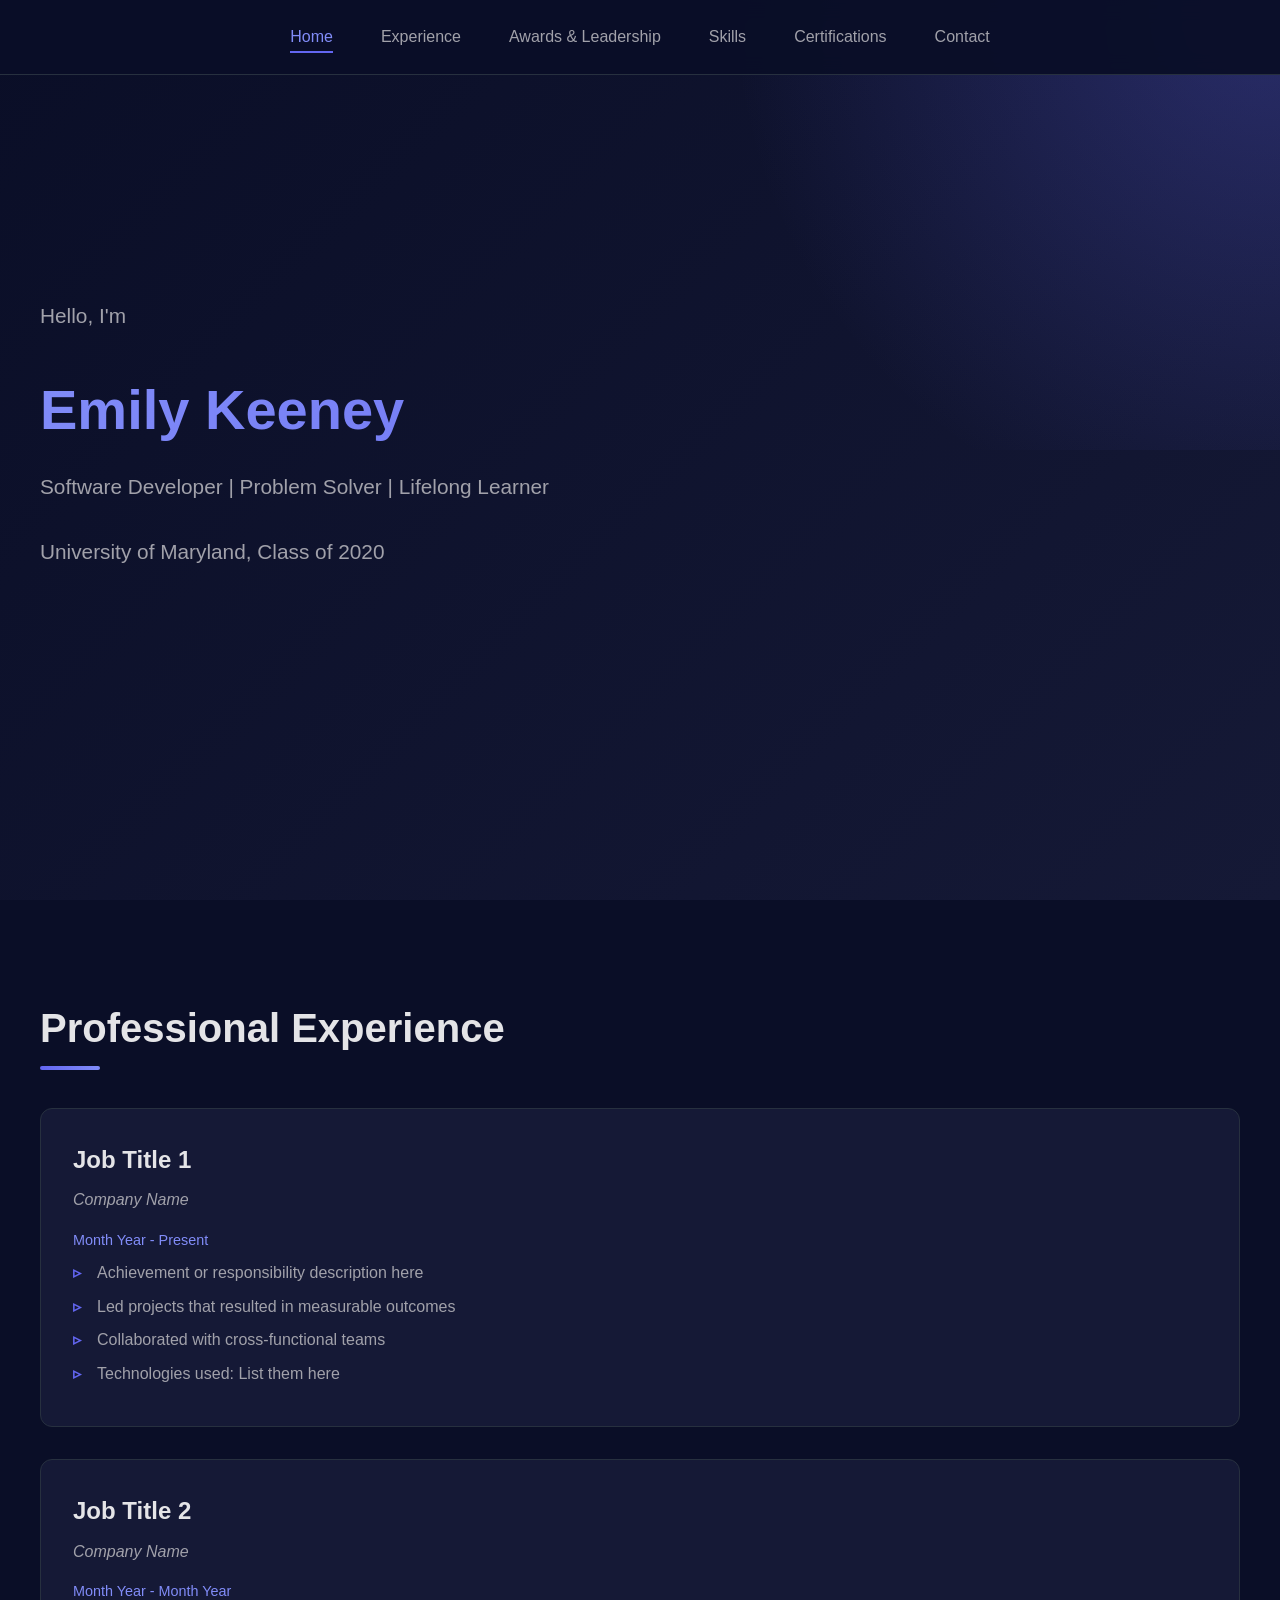
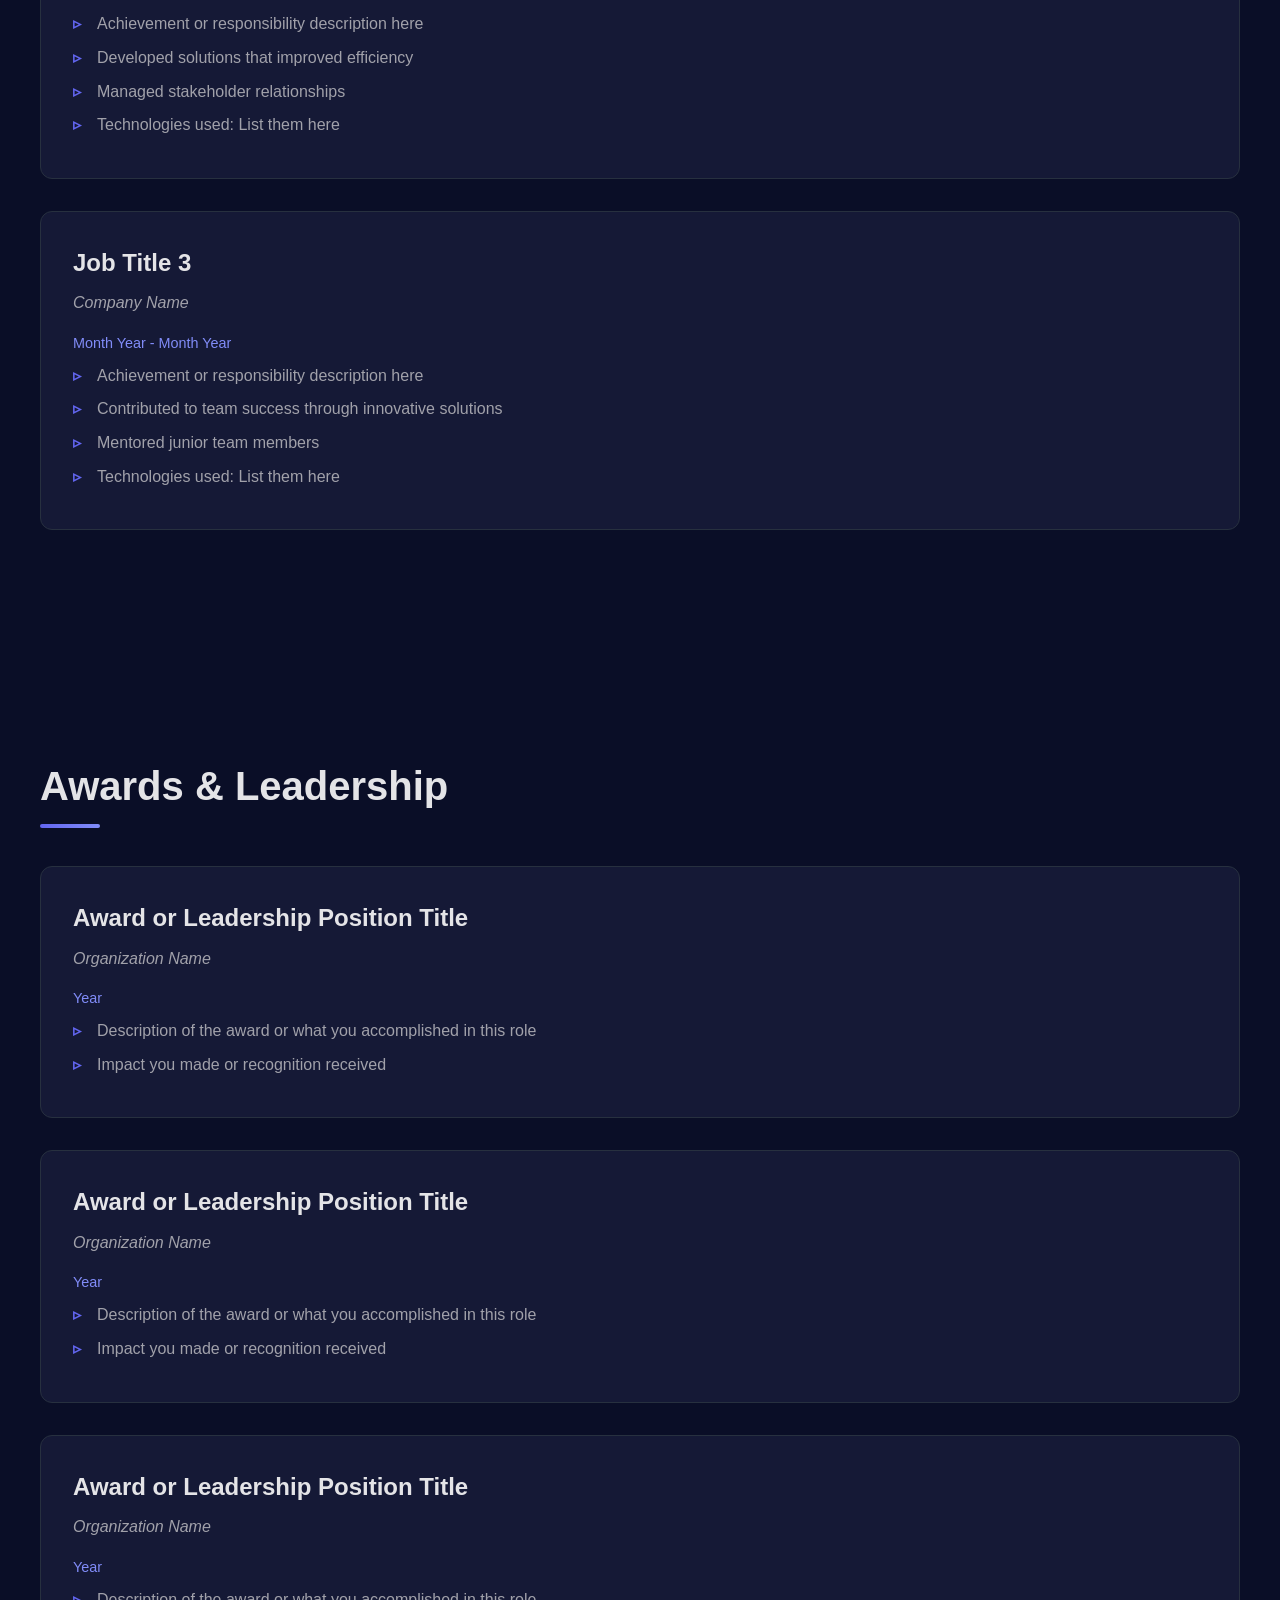
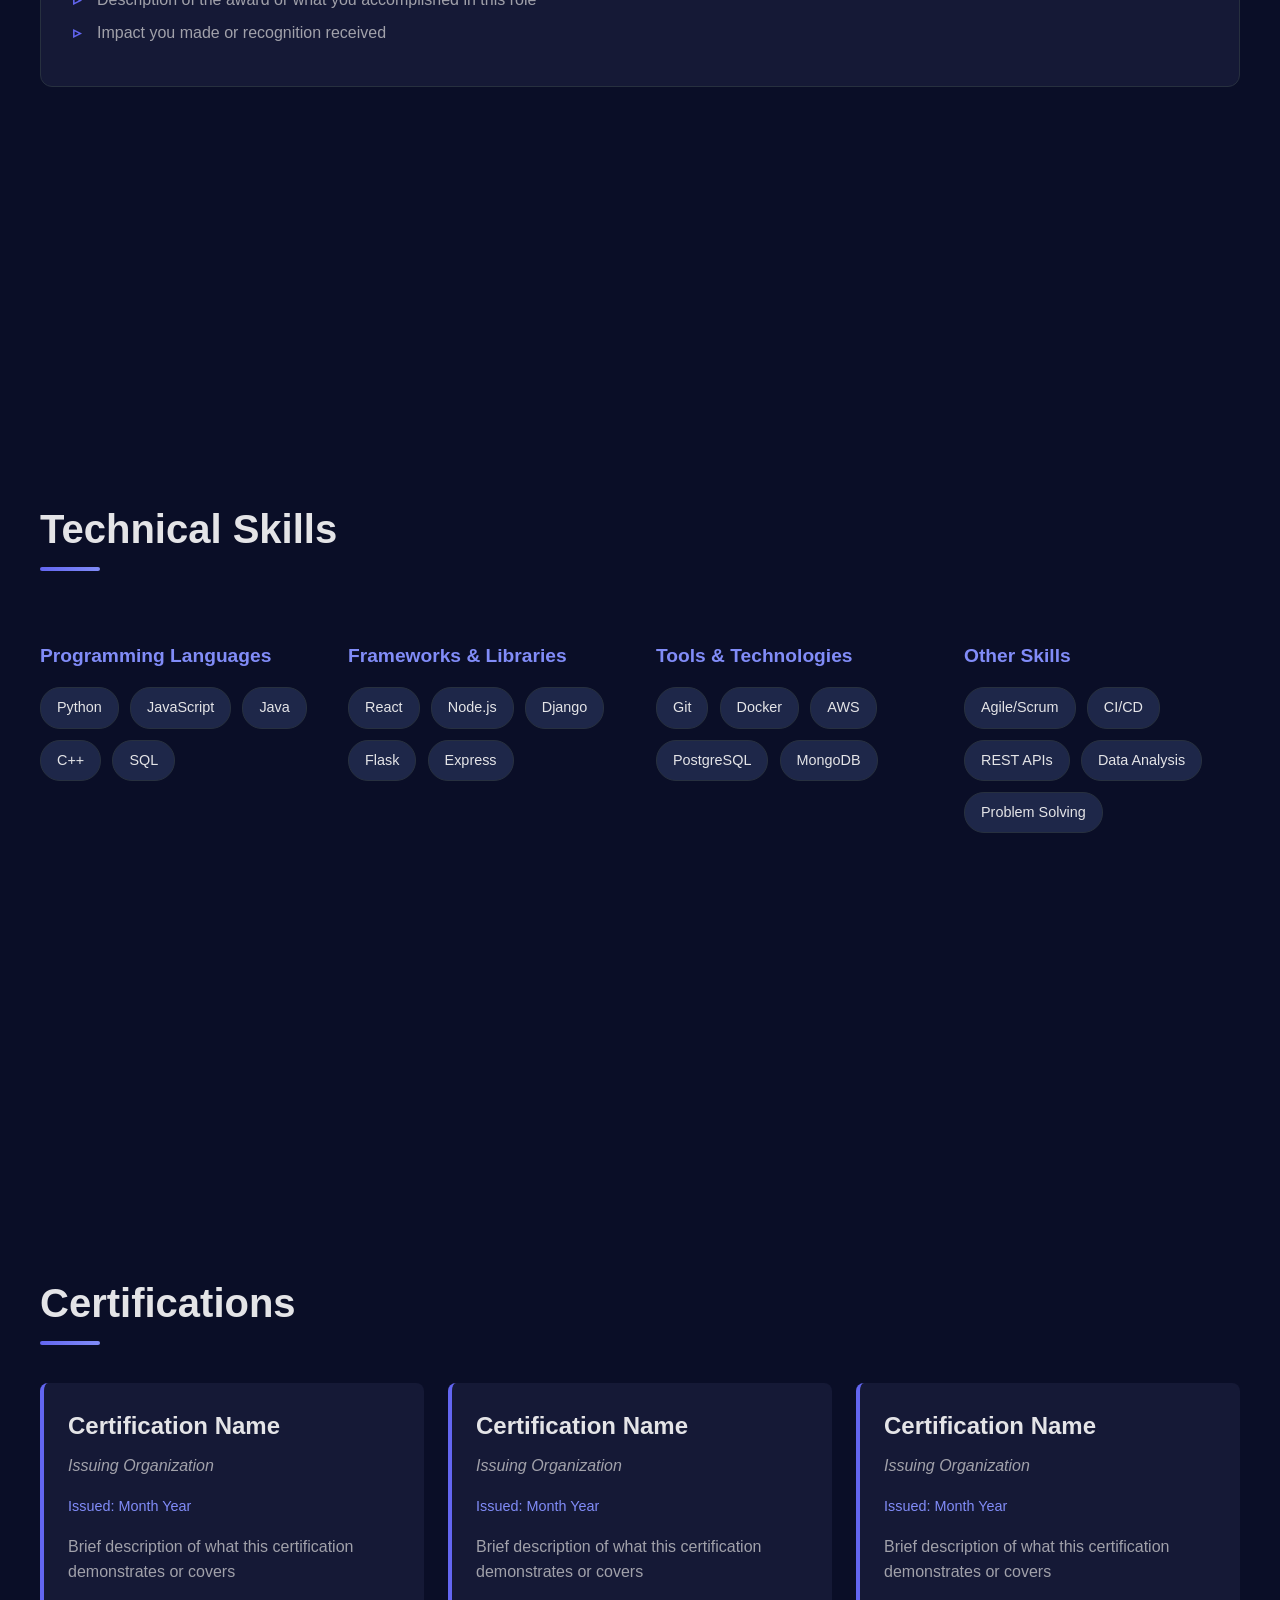
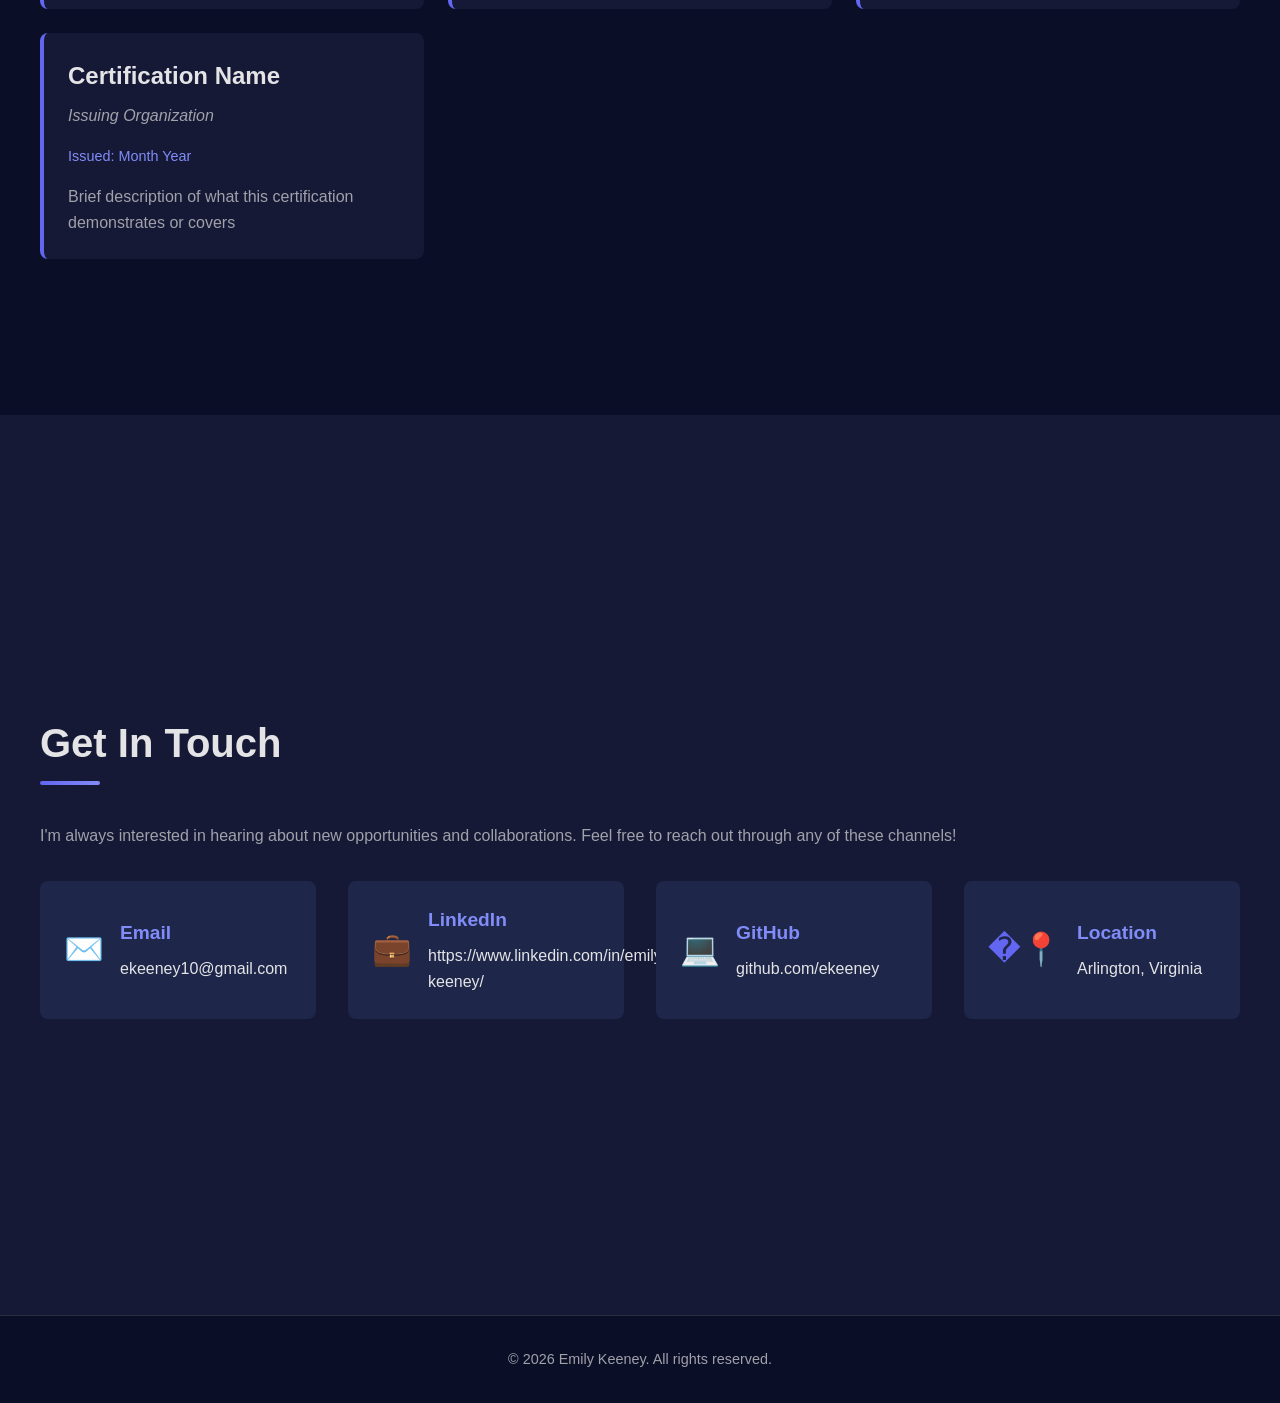
==== commit 0090e804: "updated to make a modern site" ====
--- a/index.html
+++ b/index.html
@@ -1,461 +1,279 @@
 <!DOCTYPE HTML>
-<!--
-	Strata by HTML5 UP
-	html5up.net | @ajlkn
-	Free for personal and commercial use under the CCA 3.0 license (html5up.net/license)
--->
-<html>
+<html lang="en">
 	<head>
 		<title>Emily Keeney</title>
 		<meta charset="utf-8" />
 		<meta name="viewport" content="width=device-width, initial-scale=1, user-scalable=no" />
-		<link rel="stylesheet" href="assets/css/main.css" />
+		<link rel="stylesheet" href="assets/css/custom.css" />
 	</head>
-	<body class="is-preload">
-
-		<!-- Header -->
-			<header id="header">
-				<div class="inner">
-					<a href="#" class="image avatar"><img src="images/avatar.png" alt="" /></a>
-					<h1><strong>Emily Keeney</strong><br /> University of Maryland <br> December 2020<br /></h1>
-				</div>
-			</header>
-
-		<!-- Main -->
-			<div id="main">
-
-				<!-- One -->
-					<section id="one">
-						<header class="major">
-							<h2>Ipsum lorem dolor aliquam ante commodo<br />
-							magna sed accumsan arcu neque.</h2>
-						</header>
-						<p>Accumsan orci faucibus id eu lorem semper. Eu ac iaculis ac nunc nisi lorem vulputate lorem neque cubilia ac in adipiscing in curae lobortis tortor primis integer massa adipiscing id nisi accumsan pellentesque commodo blandit enim arcu non at amet id arcu magna. Accumsan orci faucibus id eu lorem semper nunc nisi lorem vulputate lorem neque cubilia.</p>
-						<ul class="actions">
-							<li><a href="#" class="button">Learn More</a></li>
-						</ul>
-					</section>
-
-				<!-- Two -->
-					<section id="two">
-						<h2>Recent Work</h2>
-						<div class="row">
-							<article class="col-6 col-12-xsmall work-item">
-								<a href="images/fulls/01.jpg" class="image fit thumb"><img src="images/thumbs/01.jpg" alt="" /></a>
-								<h3>Magna sed consequat tempus</h3>
-								<p>Lorem ipsum dolor sit amet nisl sed nullam feugiat.</p>
-							</article>
-							<article class="col-6 col-12-xsmall work-item">
-								<a href="images/fulls/02.jpg" class="image fit thumb"><img src="images/thumbs/02.jpg" alt="" /></a>
-								<h3>Ultricies lacinia interdum</h3>
-								<p>Lorem ipsum dolor sit amet nisl sed nullam feugiat.</p>
-							</article>
-							<article class="col-6 col-12-xsmall work-item">
-								<a href="images/fulls/03.jpg" class="image fit thumb"><img src="images/thumbs/03.jpg" alt="" /></a>
-								<h3>Tortor metus commodo</h3>
-								<p>Lorem ipsum dolor sit amet nisl sed nullam feugiat.</p>
-							</article>
-							<article class="col-6 col-12-xsmall work-item">
-								<a href="images/fulls/04.jpg" class="image fit thumb"><img src="images/thumbs/04.jpg" alt="" /></a>
-								<h3>Quam neque phasellus</h3>
-								<p>Lorem ipsum dolor sit amet nisl sed nullam feugiat.</p>
-							</article>
-							<article class="col-6 col-12-xsmall work-item">
-								<a href="images/fulls/05.jpg" class="image fit thumb"><img src="images/thumbs/05.jpg" alt="" /></a>
-								<h3>Nunc enim commodo aliquet</h3>
-								<p>Lorem ipsum dolor sit amet nisl sed nullam feugiat.</p>
-							</article>
-							<article class="col-6 col-12-xsmall work-item">
-								<a href="images/fulls/06.jpg" class="image fit thumb"><img src="images/thumbs/06.jpg" alt="" /></a>
-								<h3>Risus ornare lacinia</h3>
-								<p>Lorem ipsum dolor sit amet nisl sed nullam feugiat.</p>
-							</article>
-						</div>
-						<ul class="actions">
-							<li><a href="#" class="button">Full Portfolio</a></li>
-						</ul>
-					</section>
-
-				<!-- Three -->
-					<section id="three">
-						<h2>Get In Touch</h2>
-						<p>Accumsan pellentesque commodo blandit enim arcu non at amet id arcu magna. Accumsan orci faucibus id eu lorem semper nunc nisi lorem vulputate lorem neque lorem ipsum dolor.</p>
-						<div class="row">
-							<div class="col-8 col-12-small">
-								<form method="post" action="#">
-									<div class="row gtr-uniform gtr-50">
-										<div class="col-6 col-12-xsmall"><input type="text" name="name" id="name" placeholder="Name" /></div>
-										<div class="col-6 col-12-xsmall"><input type="email" name="email" id="email" placeholder="Email" /></div>
-										<div class="col-12"><textarea name="message" id="message" placeholder="Message" rows="4"></textarea></div>
-									</div>
-								</form>
-								<ul class="actions">
-									<li><input type="submit" value="Send Message" /></li>
-								</ul>
-							</div>
-							<div class="col-4 col-12-small">
-								<ul class="labeled-icons">
-									<li>
-										<h3 class="icon solid fa-home"><span class="label">Address</span></h3>
-										1234 Somewhere Rd.<br />
-										Nashville, TN 00000<br />
-										United States
-									</li>
-									<li>
-										<h3 class="icon solid fa-mobile-alt"><span class="label">Phone</span></h3>
-										000-000-0000
-									</li>
-									<li>
-										<h3 class="icon solid fa-envelope"><span class="label">Email</span></h3>
-										<a href="#">ekeeney10@gmail.com</a>
-									</li>
-								</ul>
-							</div>
-						</div>
-					</section>
-
-				<!-- Four -->
-				<!--
-					<section id="four">
-						<h2>Elements</h2>
-
-						<section>
-							<h4>Text</h4>
-							<p>This is <b>bold</b> and this is <strong>strong</strong>. This is <i>italic</i> and this is <em>emphasized</em>.
-							This is <sup>superscript</sup> text and this is <sub>subscript</sub> text.
-							This is <u>underlined</u> and this is code: <code>for (;;) { ... }</code>. Finally, <a href="#">this is a link</a>.</p>
-							<hr />
-							<header>
-								<h4>Heading with a Subtitle</h4>
-								<p>Lorem ipsum dolor sit amet nullam id egestas urna aliquam</p>
-							</header>
-							<p>Nunc lacinia ante nunc ac lobortis. Interdum adipiscing gravida odio porttitor sem non mi integer non faucibus ornare mi ut ante amet placerat aliquet. Volutpat eu sed ante lacinia sapien lorem accumsan varius montes viverra nibh in adipiscing blandit tempus accumsan.</p>
-							<header>
-								<h5>Heading with a Subtitle</h5>
-								<p>Lorem ipsum dolor sit amet nullam id egestas urna aliquam</p>
-							</header>
-							<p>Nunc lacinia ante nunc ac lobortis. Interdum adipiscing gravida odio porttitor sem non mi integer non faucibus ornare mi ut ante amet placerat aliquet. Volutpat eu sed ante lacinia sapien lorem accumsan varius montes viverra nibh in adipiscing blandit tempus accumsan.</p>
-							<hr />
-							<h2>Heading Level 2</h2>
-							<h3>Heading Level 3</h3>
-							<h4>Heading Level 4</h4>
-							<h5>Heading Level 5</h5>
-							<h6>Heading Level 6</h6>
-							<hr />
-							<h5>Blockquote</h5>
-							<blockquote>Fringilla nisl. Donec accumsan interdum nisi, quis tincidunt felis sagittis eget tempus euismod. Vestibulum ante ipsum primis in faucibus vestibulum. Blandit adipiscing eu felis iaculis volutpat ac adipiscing accumsan faucibus. Vestibulum ante ipsum primis in faucibus lorem ipsum dolor sit amet nullam adipiscing eu felis.</blockquote>
-							<h5>Preformatted</h5>
-							<pre><code>i = 0;
-
-while (!deck.isInOrder()) {
-print 'Iteration ' + i;
-deck.shuffle();
-i++;
-}
-
-print 'It took ' + i + ' iterations to sort the deck.';</code></pre>
-						</section>
-
-						<section>
-							<h4>Lists</h4>
-							<div class="row">
-								<div class="col-6 col-12-xsmall">
-									<h5>Unordered</h5>
-									<ul>
-										<li>Dolor pulvinar etiam magna etiam.</li>
-										<li>Sagittis adipiscing lorem eleifend.</li>
-										<li>Felis enim feugiat dolore viverra.</li>
-									</ul>
-									<h5>Alternate</h5>
-									<ul class="alt">
-										<li>Dolor pulvinar etiam magna etiam.</li>
-										<li>Sagittis adipiscing lorem eleifend.</li>
-										<li>Felis enim feugiat dolore viverra.</li>
-									</ul>
-								</div>
-								<div class="col-6 col-12-xsmall">
-									<h5>Ordered</h5>
-									<ol>
-										<li>Dolor pulvinar etiam magna etiam.</li>
-										<li>Etiam vel felis at lorem sed viverra.</li>
-										<li>Felis enim feugiat dolore viverra.</li>
-										<li>Dolor pulvinar etiam magna etiam.</li>
-										<li>Etiam vel felis at lorem sed viverra.</li>
-										<li>Felis enim feugiat dolore viverra.</li>
-									</ol>
-									<h5>Icons</h5>
-									<ul class="icons">
-										<li><a href="#" class="icon brands fa-twitter"><span class="label">Twitter</span></a></li>
-										<li><a href="#" class="icon brands fa-facebook-f"><span class="label">Facebook</span></a></li>
-										<li><a href="#" class="icon brands fa-instagram"><span class="label">Instagram</span></a></li>
-										<li><a href="#" class="icon brands fa-github"><span class="label">Github</span></a></li>
-										<li><a href="#" class="icon brands fa-dribbble"><span class="label">Dribbble</span></a></li>
-										<li><a href="#" class="icon brands fa-tumblr"><span class="label">Tumblr</span></a></li>
-									</ul>
-								</div>
-							</div>
-							<h5>Actions</h5>
-							<ul class="actions">
-								<li><a href="#" class="button primary">Default</a></li>
-								<li><a href="#" class="button">Default</a></li>
-							</ul>
-							<ul class="actions small">
-								<li><a href="#" class="button primary small">Small</a></li>
-								<li><a href="#" class="button small">Small</a></li>
-							</ul>
-							<div class="row">
-								<div class="col-6 col-12-small">
-									<ul class="actions stacked">
-										<li><a href="#" class="button primary">Default</a></li>
-										<li><a href="#" class="button">Default</a></li>
-									</ul>
-								</div>
-								<div class="col-6 col-12-small">
-									<ul class="actions stacked">
-										<li><a href="#" class="button primary small">Small</a></li>
-										<li><a href="#" class="button small">Small</a></li>
-									</ul>
-								</div>
-								<div class="col-6 col-12-small">
-									<ul class="actions stacked">
-										<li><a href="#" class="button primary fit">Default</a></li>
-										<li><a href="#" class="button fit">Default</a></li>
-									</ul>
-								</div>
-								<div class="col-6 col-12-small">
-									<ul class="actions stacked">
-										<li><a href="#" class="button primary small fit">Small</a></li>
-										<li><a href="#" class="button small fit">Small</a></li>
-									</ul>
-								</div>
-							</div>
-						</section>
-
-						<section>
-							<h4>Table</h4>
-							<h5>Default</h5>
-							<div class="table-wrapper">
-								<table>
-									<thead>
-										<tr>
-											<th>Name</th>
-											<th>Description</th>
-											<th>Price</th>
-										</tr>
-									</thead>
-									<tbody>
-										<tr>
-											<td>Item One</td>
-											<td>Ante turpis integer aliquet porttitor.</td>
-											<td>29.99</td>
-										</tr>
-										<tr>
-											<td>Item Two</td>
-											<td>Vis ac commodo adipiscing arcu aliquet.</td>
-											<td>19.99</td>
-										</tr>
-										<tr>
-											<td>Item Three</td>
-											<td> Morbi faucibus arcu accumsan lorem.</td>
-											<td>29.99</td>
-										</tr>
-										<tr>
-											<td>Item Four</td>
-											<td>Vitae integer tempus condimentum.</td>
-											<td>19.99</td>
-										</tr>
-										<tr>
-											<td>Item Five</td>
-											<td>Ante turpis integer aliquet porttitor.</td>
-											<td>29.99</td>
-										</tr>
-									</tbody>
-									<tfoot>
-										<tr>
-											<td colspan="2"></td>
-											<td>100.00</td>
-										</tr>
-									</tfoot>
-								</table>
-							</div>
-
-							<h5>Alternate</h5>
-							<div class="table-wrapper">
-								<table class="alt">
-									<thead>
-										<tr>
-											<th>Name</th>
-											<th>Description</th>
-											<th>Price</th>
-										</tr>
-									</thead>
-									<tbody>
-										<tr>
-											<td>Item One</td>
-											<td>Ante turpis integer aliquet porttitor.</td>
-											<td>29.99</td>
-										</tr>
-										<tr>
-											<td>Item Two</td>
-											<td>Vis ac commodo adipiscing arcu aliquet.</td>
-											<td>19.99</td>
-										</tr>
-										<tr>
-											<td>Item Three</td>
-											<td> Morbi faucibus arcu accumsan lorem.</td>
-											<td>29.99</td>
-										</tr>
-										<tr>
-											<td>Item Four</td>
-											<td>Vitae integer tempus condimentum.</td>
-											<td>19.99</td>
-										</tr>
-										<tr>
-											<td>Item Five</td>
-											<td>Ante turpis integer aliquet porttitor.</td>
-											<td>29.99</td>
-										</tr>
-									</tbody>
-									<tfoot>
-										<tr>
-											<td colspan="2"></td>
-											<td>100.00</td>
-										</tr>
-									</tfoot>
-								</table>
-							</div>
-						</section>
-
-						<section>
-							<h4>Buttons</h4>
-							<ul class="actions">
-								<li><a href="#" class="button primary">Primary</a></li>
-								<li><a href="#" class="button">Default</a></li>
-							</ul>
-							<ul class="actions">
-								<li><a href="#" class="button large">Large</a></li>
-								<li><a href="#" class="button">Default</a></li>
-								<li><a href="#" class="button small">Small</a></li>
-							</ul>
-							<ul class="actions fit">
-								<li><a href="#" class="button primary fit">Fit</a></li>
-								<li><a href="#" class="button fit">Fit</a></li>
-							</ul>
-							<ul class="actions fit small">
-								<li><a href="#" class="button primary fit small">Fit + Small</a></li>
-								<li><a href="#" class="button fit small">Fit + Small</a></li>
-							</ul>
-							<ul class="actions">
-								<li><a href="#" class="button primary icon solid fa-download">Icon</a></li>
-								<li><a href="#" class="button icon solid fa-download">Icon</a></li>
-							</ul>
-							<ul class="actions">
-								<li><span class="button primary disabled">Primary</span></li>
-								<li><span class="button disabled">Default</span></li>
-							</ul>
-						</section>
-
-						<section>
-							<h4>Form</h4>
-							<form method="post" action="#">
-								<div class="row gtr-uniform gtr-50">
-									<div class="col-6 col-12-xsmall">
-										<input type="text" name="demo-name" id="demo-name" value="" placeholder="Name" />
-									</div>
-									<div class="col-6 col-12-xsmall">
-										<input type="email" name="demo-email" id="demo-email" value="" placeholder="Email" />
-									</div>
-									<div class="col-12">
-										<select name="demo-category" id="demo-category">
-											<option value="">- Category -</option>
-											<option value="1">Manufacturing</option>
-											<option value="1">Shipping</option>
-											<option value="1">Administration</option>
-											<option value="1">Human Resources</option>
-										</select>
-									</div>
-									<div class="col-4 col-12-small">
-										<input type="radio" id="demo-priority-low" name="demo-priority" checked>
-										<label for="demo-priority-low">Low Priority</label>
-									</div>
-									<div class="col-4 col-12-small">
-										<input type="radio" id="demo-priority-normal" name="demo-priority">
-										<label for="demo-priority-normal">Normal Priority</label>
-									</div>
-									<div class="col-4 col-12-small">
-										<input type="radio" id="demo-priority-high" name="demo-priority">
-										<label for="demo-priority-high">High Priority</label>
-									</div>
-									<div class="col-6 col-12-small">
-										<input type="checkbox" id="demo-copy" name="demo-copy">
-										<label for="demo-copy">Email me a copy of this message</label>
-									</div>
-									<div class="col-6 col-12-small">
-										<input type="checkbox" id="demo-human" name="demo-human" checked>
-										<label for="demo-human">I am a human and not a robot</label>
-									</div>
-									<div class="col-12">
-										<textarea name="demo-message" id="demo-message" placeholder="Enter your message" rows="6"></textarea>
-									</div>
-									<div class="col-12">
-										<ul class="actions">
-											<li><input type="submit" value="Send Message" class="primary" /></li>
-											<li><input type="reset" value="Reset" /></li>
-										</ul>
-									</div>
-								</div>
-							</form>
-						</section>
-
-						<section>
-							<h4>Image</h4>
-							<h5>Fit</h5>
-							<div class="box alt">
-								<div class="row gtr-50 gtr-uniform">
-									<div class="col-12"><span class="image fit"><img src="images/fulls/05.jpg" alt="" /></span></div>
-									<div class="col-4"><span class="image fit"><img src="images/thumbs/01.jpg" alt="" /></span></div>
-									<div class="col-4"><span class="image fit"><img src="images/thumbs/02.jpg" alt="" /></span></div>
-									<div class="col-4"><span class="image fit"><img src="images/thumbs/03.jpg" alt="" /></span></div>
-									<div class="col-4"><span class="image fit"><img src="images/thumbs/04.jpg" alt="" /></span></div>
-									<div class="col-4"><span class="image fit"><img src="images/thumbs/05.jpg" alt="" /></span></div>
-									<div class="col-4"><span class="image fit"><img src="images/thumbs/06.jpg" alt="" /></span></div>
-									<div class="col-4"><span class="image fit"><img src="images/thumbs/03.jpg" alt="" /></span></div>
-									<div class="col-4"><span class="image fit"><img src="images/thumbs/02.jpg" alt="" /></span></div>
-									<div class="col-4"><span class="image fit"><img src="images/thumbs/01.jpg" alt="" /></span></div>
-								</div>
-							</div>
-							<h5>Left &amp; Right</h5>
-							<p><span class="image left"><img src="images/avatar.jpg" alt="" /></span>Fringilla nisl. Donec accumsan interdum nisi, quis tincidunt felis sagittis eget. tempus euismod. Vestibulum ante ipsum primis in faucibus vestibulum. Blandit adipiscing eu felis iaculis volutpat ac adipiscing accumsan eu faucibus. Integer ac pellentesque praesent tincidunt felis sagittis eget. tempus euismod. Vestibulum ante ipsum primis in faucibus vestibulum. Blandit adipiscing eu felis iaculis volutpat ac adipiscing accumsan eu faucibus. Integer ac pellentesque praesent. Donec accumsan interdum nisi, quis tincidunt felis sagittis eget. tempus euismod. Vestibulum ante ipsum primis in faucibus vestibulum. Blandit adipiscing eu felis iaculis volutpat ac adipiscing accumsan eu faucibus. Integer ac pellentesque praesent tincidunt felis sagittis eget. tempus euismod. Vestibulum ante ipsum primis in faucibus vestibulum. Blandit adipiscing eu felis iaculis volutpat ac adipiscing accumsan eu faucibus. Integer ac pellentesque praesent.</p>
-							<p><span class="image right"><img src="images/avatar.jpg" alt="" /></span>Fringilla nisl. Donec accumsan interdum nisi, quis tincidunt felis sagittis eget. tempus euismod. Vestibulum ante ipsum primis in faucibus vestibulum. Blandit adipiscing eu felis iaculis volutpat ac adipiscing accumsan eu faucibus. Integer ac pellentesque praesent tincidunt felis sagittis eget. tempus euismod. Vestibulum ante ipsum primis in faucibus vestibulum. Blandit adipiscing eu felis iaculis volutpat ac adipiscing accumsan eu faucibus. Integer ac pellentesque praesent. Donec accumsan interdum nisi, quis tincidunt felis sagittis eget. tempus euismod. Vestibulum ante ipsum primis in faucibus vestibulum. Blandit adipiscing eu felis iaculis volutpat ac adipiscing accumsan eu faucibus. Integer ac pellentesque praesent tincidunt felis sagittis eget. tempus euismod. Vestibulum ante ipsum primis in faucibus vestibulum. Blandit adipiscing eu felis iaculis volutpat ac adipiscing accumsan eu faucibus. Integer ac pellentesque praesent.</p>
-						</section>
-
-					</section>
-				-->
-
-			</div>
+	<body>
+		<!-- Progress Bar -->
+		<div class="progress-bar" id="progressBar"></div>
+		
+		<nav>
+			<ul>
+				<li><a href="#hero">Home</a></li>
+				<li><a href="#experience">Experience</a></li>
+				<li><a href="#awards">Awards & Leadership</a></li>
+				<li><a href="#skills">Skills</a></li>
+				<li><a href="#certifications">Certifications</a></li>
+				<li><a href="#contact">Contact</a></li>
+			</ul>
+		</nav>
+
+		<!-- Hero Section -->
+		<section id="hero">
+			<div class="container hero-content">
+				<p class="subtitle">Hello, I'm</p>
+				<h1>Emily Keeney</h1>
+				<p>Software Developer | Problem Solver | Lifelong Learner</p>
+				<p>University of Maryland, Class of 2020</p>
+			</div>
+		</section>
+
+		<!-- Experience Section -->
+		<section id="experience">
+			<div class="container">
+				<h2>Professional Experience</h2>
+				
+				<div class="card">
+					<div class="card-content">
+						<h3>Job Title 1</h3>
+						<p class="company">Company Name</p>
+						<p class="date">Month Year - Present</p>
+						<ul class="details">
+							<li>Achievement or responsibility description here</li>
+							<li>Led projects that resulted in measurable outcomes</li>
+							<li>Collaborated with cross-functional teams</li>
+							<li>Technologies used: List them here</li>
+						</ul>
+					</div>
+				</div>
+
+				<div class="card">
+					<div class="card-content">
+						<h3>Job Title 2</h3>
+						<p class="company">Company Name</p>
+						<p class="date">Month Year - Month Year</p>
+						<ul class="details">
+							<li>Achievement or responsibility description here</li>
+							<li>Developed solutions that improved efficiency</li>
+							<li>Managed stakeholder relationships</li>
+							<li>Technologies used: List them here</li>
+						</ul>
+					</div>
+				</div>
+
+				<div class="card">
+					<div class="card-content">
+						<h3>Job Title 3</h3>
+						<p class="company">Company Name</p>
+						<p class="date">Month Year - Month Year</p>
+						<ul class="details">
+							<li>Achievement or responsibility description here</li>
+							<li>Contributed to team success through innovative solutions</li>
+							<li>Mentored junior team members</li>
+							<li>Technologies used: List them here</li>
+						</ul>
+					</div>
+				</div>
+			</div>
+		</section>
+
+		<!-- Awards and Leadership Section -->
+		<section id="awards">
+			<div class="container">
+				<h2>Awards & Leadership</h2>
+				
+				<div class="card">
+					<div class="card-content">
+						<h3>Award or Leadership Position Title</h3>
+						<p class="organization">Organization Name</p>
+						<p class="date">Year</p>
+						<ul class="details">
+							<li>Description of the award or what you accomplished in this role</li>
+							<li>Impact you made or recognition received</li>
+						</ul>
+					</div>
+				</div>
+
+				<div class="card">
+					<div class="card-content">
+						<h3>Award or Leadership Position Title</h3>
+						<p class="organization">Organization Name</p>
+						<p class="date">Year</p>
+						<ul class="details">
+							<li>Description of the award or what you accomplished in this role</li>
+							<li>Impact you made or recognition received</li>
+						</ul>
+					</div>
+				</div>
+
+				<div class="card">
+					<div class="card-content">
+						<h3>Award or Leadership Position Title</h3>
+						<p class="organization">Organization Name</p>
+						<p class="date">Year</p>
+						<ul class="details">
+							<li>Description of the award or what you accomplished in this role</li>
+							<li>Impact you made or recognition received</li>
+						</ul>
+					</div>
+				</div>
+			</div>
+		</section>
+
+		<!-- Skills Section -->
+		<section id="skills">
+			<div class="container">
+				<h2>Technical Skills</h2>
+				
+				<div class="skills-grid">
+					<div class="skill-category">
+						<h4>Programming Languages</h4>
+						<div class="skill-tags">
+							<span class="skill-tag">Python</span>
+							<span class="skill-tag">JavaScript</span>
+							<span class="skill-tag">Java</span>
+							<span class="skill-tag">C++</span>
+							<span class="skill-tag">SQL</span>
+						</div>
+					</div>
+
+					<div class="skill-category">
+						<h4>Frameworks & Libraries</h4>
+						<div class="skill-tags">
+							<span class="skill-tag">React</span>
+							<span class="skill-tag">Node.js</span>
+							<span class="skill-tag">Django</span>
+							<span class="skill-tag">Flask</span>
+							<span class="skill-tag">Express</span>
+						</div>
+					</div>
+
+					<div class="skill-category">
+						<h4>Tools & Technologies</h4>
+						<div class="skill-tags">
+							<span class="skill-tag">Git</span>
+							<span class="skill-tag">Docker</span>
+							<span class="skill-tag">AWS</span>
+							<span class="skill-tag">PostgreSQL</span>
+							<span class="skill-tag">MongoDB</span>
+						</div>
+					</div>
+
+					<div class="skill-category">
+						<h4>Other Skills</h4>
+						<div class="skill-tags">
+							<span class="skill-tag">Agile/Scrum</span>
+							<span class="skill-tag">CI/CD</span>
+							<span class="skill-tag">REST APIs</span>
+							<span class="skill-tag">Data Analysis</span>
+							<span class="skill-tag">Problem Solving</span>
+						</div>
+					</div>
+				</div>
+			</div>
+		</section>
+
+		<!-- Certifications Section -->
+		<section id="certifications">
+			<div class="container">
+				<h2>Certifications</h2>
+				
+				<div class="cert-grid">
+					<div class="cert-item">
+						<h3>Certification Name</h3>
+						<p class="organization">Issuing Organization</p>
+						<p class="date">Issued: Month Year</p>
+						<p style="margin-top: 1rem; color: var(--text-secondary);">
+							Brief description of what this certification demonstrates or covers
+						</p>
+					</div>
+
+					<div class="cert-item">
+						<h3>Certification Name</h3>
+						<p class="organization">Issuing Organization</p>
+						<p class="date">Issued: Month Year</p>
+						<p style="margin-top: 1rem; color: var(--text-secondary);">
+							Brief description of what this certification demonstrates or covers
+						</p>
+					</div>
+
+					<div class="cert-item">
+						<h3>Certification Name</h3>
+						<p class="organization">Issuing Organization</p>
+						<p class="date">Issued: Month Year</p>
+						<p style="margin-top: 1rem; color: var(--text-secondary);">
+							Brief description of what this certification demonstrates or covers
+						</p>
+					</div>
+
+					<div class="cert-item">
+						<h3>Certification Name</h3>
+						<p class="organization">Issuing Organization</p>
+						<p class="date">Issued: Month Year</p>
+						<p style="margin-top: 1rem; color: var(--text-secondary);">
+							Brief description of what this certification demonstrates or covers
+						</p>
+					</div>
+				</div>
+			</div>
+		</section>
+
+		<!-- Contact Section -->
+		<section id="contact">
+			<div class="container">
+				<h2>Get In Touch</h2>
+				<p style="color: var(--text-secondary); margin-bottom: 2rem;">
+					I'm always interested in hearing about new opportunities and collaborations. 
+					Feel free to reach out through any of these channels!
+				</p>
+				
+				<div class="contact-grid">
+					<div class="contact-item">
+						<div class="contact-icon">✉️</div>
+						<div>
+							<h4>Email</h4>
+							<a href="mailto:ekeeney10@gmail.com">ekeeney10@gmail.com</a>
+						</div>
+					</div>
+
+					<div class="contact-item">
+						<div class="contact-icon">💼</div>
+						<div>
+							<h4>LinkedIn</h4>
+							<a href="#" target="_blank">https://www.linkedin.com/in/emily-keeney/</a>
+						</div>
+					</div>
+
+					<div class="contact-item">
+						<div class="contact-icon">💻</div>
+						<div>
+							<h4>GitHub</h4>
+							<a href="https://github.com/ekeeney" target="_blank">github.com/ekeeney</a>
+						</div>
+					</div>
+
+					<div class="contact-item">
+						<div class="contact-icon">�📍</div>
+						<div>
+							<h4>Location</h4>
+							<p style="margin: 0;">Arlington, Virginia</p>
+						</div>
+					</div>
+				</div>
+			</div>
+		</section>
 
 		<!-- Footer -->
-			<footer id="footer">
-				<div class="inner">
-					<ul class="icons">
-						<li><a href="#" class="icon brands fa-twitter"><span class="label">Twitter</span></a></li>
-						<li><a href="#" class="icon brands fa-github"><span class="label">Github</span></a></li>
-						<li><a href="#" class="icon brands fa-dribbble"><span class="label">Dribbble</span></a></li>
-						<li><a href="#" class="icon solid fa-envelope"><span class="label">Email</span></a></li>
-					</ul>
-					<ul class="copyright">
-						<li>&copy; Emily Keeney 2021</li><li>Design: <a href="http://html5up.net">HTML5 UP</a></li>
-					</ul>
-				</div>
-			</footer>
-
-		<!-- Scripts -->
-			<script src="assets/js/jquery.min.js"></script>
-			<script src="assets/js/jquery.poptrox.min.js"></script>
-			<script src="assets/js/browser.min.js"></script>
-			<script src="assets/js/breakpoints.min.js"></script>
-			<script src="assets/js/util.js"></script>
-			<script src="assets/js/main.js"></script>
-
+		<footer>
+			<div class="container">
+				<p>&copy; 2026 Emily Keeney. All rights reserved.</p>
+			</div>
+		</footer>
+
+		<!-- JavaScript for Smooth Scrolling and Progress Bar -->
+		<script src="assets/js/portfolio.js"></script>
 	</body>
-</html>+</html>
--- a/assets/css/custom.css
+++ b/assets/css/custom.css
@@ -0,0 +1,412 @@
+/* 
+ * Emily Keeney Portfolio - Custom Dark Mode Theme
+ * Modern, responsive portfolio design
+ */
+
+/* CSS Variables for Dark Mode Theme */
+:root {
+	--bg-primary: #0a0e27;
+	--bg-secondary: #151936;
+	--bg-tertiary: #1e2749;
+	--text-primary: #e4e4e7;
+	--text-secondary: #a1a1aa;
+	--accent-primary: #6366f1;
+	--accent-secondary: #818cf8;
+	--accent-glow: rgba(99, 102, 241, 0.3);
+	--border-color: #27303f;
+}
+
+/* Reset and Base Styles */
+* {
+	margin: 0;
+	padding: 0;
+	box-sizing: border-box;
+}
+
+html {
+	scroll-behavior: smooth;
+}
+
+body {
+	font-family: -apple-system, BlinkMacSystemFont, 'Segoe UI', Roboto, Oxygen, Ubuntu, Cantarell, sans-serif;
+	background: var(--bg-primary);
+	color: var(--text-primary);
+	line-height: 1.6;
+	overflow-x: hidden;
+}
+
+/* Navigation */
+nav {
+	position: fixed;
+	top: 0;
+	width: 100%;
+	background: rgba(10, 14, 39, 0.95);
+	backdrop-filter: blur(10px);
+	z-index: 1000;
+	border-bottom: 1px solid var(--border-color);
+}
+
+nav ul {
+	display: flex;
+	justify-content: center;
+	list-style: none;
+	padding: 1.5rem 0;
+	max-width: 1200px;
+	margin: 0 auto;
+	flex-wrap: wrap;
+}
+
+nav ul li {
+	margin: 0 1.5rem;
+}
+
+nav ul li a {
+	color: var(--text-secondary);
+	text-decoration: none;
+	font-weight: 500;
+	transition: all 0.3s ease;
+	position: relative;
+	padding: 0.5rem 0;
+}
+
+nav ul li a:hover,
+nav ul li a.active {
+	color: var(--accent-secondary);
+}
+
+nav ul li a::after {
+	content: '';
+	position: absolute;
+	bottom: 0;
+	left: 0;
+	width: 0;
+	height: 2px;
+	background: var(--accent-primary);
+	transition: width 0.3s ease;
+}
+
+nav ul li a:hover::after,
+nav ul li a.active::after {
+	width: 100%;
+}
+
+/* Section Styling */
+section {
+	min-height: 100vh;
+	padding: 6rem 2rem;
+	display: flex;
+	flex-direction: column;
+	justify-content: center;
+	position: relative;
+}
+
+.container {
+	max-width: 1200px;
+	margin: 0 auto;
+	width: 100%;
+}
+
+/* Typography */
+h1 {
+	font-size: 3.5rem;
+	font-weight: 700;
+	margin-bottom: 1rem;
+	background: linear-gradient(135deg, var(--accent-secondary), var(--accent-primary));
+	-webkit-background-clip: text;
+	-webkit-text-fill-color: transparent;
+	background-clip: text;
+}
+
+h2 {
+	font-size: 2.5rem;
+	font-weight: 700;
+	margin-bottom: 3rem;
+	color: var(--text-primary);
+	position: relative;
+	display: inline-block;
+}
+
+h2::after {
+	content: '';
+	position: absolute;
+	bottom: -10px;
+	left: 0;
+	width: 60px;
+	height: 4px;
+	background: linear-gradient(90deg, var(--accent-primary), var(--accent-secondary));
+	border-radius: 2px;
+}
+
+h3 {
+	font-size: 1.5rem;
+	color: var(--text-primary);
+	margin-bottom: 0.5rem;
+}
+
+h4 {
+	font-size: 1.2rem;
+	color: var(--accent-secondary);
+	margin-bottom: 0.5rem;
+}
+
+/* Hero Section */
+#hero {
+	background: linear-gradient(135deg, var(--bg-primary) 0%, var(--bg-secondary) 100%);
+	position: relative;
+	overflow: hidden;
+}
+
+#hero::before {
+	content: '';
+	position: absolute;
+	top: -50%;
+	right: -50%;
+	width: 100%;
+	height: 100%;
+	background: radial-gradient(circle, var(--accent-glow) 0%, transparent 70%);
+	animation: float 20s ease-in-out infinite;
+}
+
+@keyframes float {
+	0%, 100% { transform: translate(0, 0); }
+	50% { transform: translate(-20%, 20%); }
+}
+
+.hero-content {
+	position: relative;
+	z-index: 1;
+}
+
+.hero-content p {
+	font-size: 1.3rem;
+	color: var(--text-secondary);
+	margin-bottom: 2rem;
+}
+
+.subtitle {
+	font-size: 1.5rem;
+	color: var(--accent-secondary);
+	margin-bottom: 1rem;
+}
+
+/* Card Styling */
+.card {
+	background: var(--bg-secondary);
+	border: 1px solid var(--border-color);
+	border-radius: 12px;
+	padding: 2rem;
+	margin-bottom: 2rem;
+	transition: all 0.3s ease;
+	position: relative;
+	overflow: hidden;
+}
+
+.card::before {
+	content: '';
+	position: absolute;
+	top: 0;
+	left: 0;
+	width: 100%;
+	height: 100%;
+	background: linear-gradient(135deg, var(--accent-glow) 0%, transparent 100%);
+	opacity: 0;
+	transition: opacity 0.3s ease;
+}
+
+.card:hover {
+	transform: translateY(-5px);
+	border-color: var(--accent-primary);
+	box-shadow: 0 10px 30px rgba(99, 102, 241, 0.2);
+}
+
+.card:hover::before {
+	opacity: 1;
+}
+
+.card-content {
+	position: relative;
+	z-index: 1;
+}
+
+.date {
+	color: var(--accent-secondary);
+	font-size: 0.9rem;
+	font-weight: 500;
+	margin-bottom: 0.5rem;
+}
+
+.company, .organization {
+	color: var(--text-secondary);
+	font-style: italic;
+	margin-bottom: 1rem;
+}
+
+ul.details {
+	list-style: none;
+	padding-left: 0;
+}
+
+ul.details li {
+	padding-left: 1.5rem;
+	margin-bottom: 0.5rem;
+	position: relative;
+	color: var(--text-secondary);
+}
+
+ul.details li::before {
+	content: '▹';
+	position: absolute;
+	left: 0;
+	color: var(--accent-primary);
+	font-weight: bold;
+}
+
+/* Skills Grid */
+.skills-grid {
+	display: grid;
+	grid-template-columns: repeat(auto-fit, minmax(250px, 1fr));
+	gap: 2rem;
+	margin-top: 2rem;
+}
+
+.skill-category h4 {
+	margin-bottom: 1rem;
+}
+
+.skill-tags {
+	display: flex;
+	flex-wrap: wrap;
+	gap: 0.7rem;
+}
+
+.skill-tag {
+	background: var(--bg-tertiary);
+	color: var(--text-primary);
+	padding: 0.5rem 1rem;
+	border-radius: 20px;
+	font-size: 0.9rem;
+	border: 1px solid var(--border-color);
+	transition: all 0.3s ease;
+}
+
+.skill-tag:hover {
+	background: var(--accent-primary);
+	border-color: var(--accent-primary);
+	transform: translateY(-2px);
+}
+
+/* Certifications */
+.cert-grid {
+	display: grid;
+	grid-template-columns: repeat(auto-fit, minmax(300px, 1fr));
+	gap: 1.5rem;
+}
+
+.cert-item {
+	background: var(--bg-secondary);
+	border-left: 4px solid var(--accent-primary);
+	padding: 1.5rem;
+	border-radius: 8px;
+	transition: all 0.3s ease;
+}
+
+.cert-item:hover {
+	transform: translateX(10px);
+	box-shadow: 0 5px 20px rgba(99, 102, 241, 0.2);
+}
+
+/* Contact Section */
+#contact {
+	background: var(--bg-secondary);
+}
+
+.contact-grid {
+	display: grid;
+	grid-template-columns: repeat(auto-fit, minmax(250px, 1fr));
+	gap: 2rem;
+	margin-top: 2rem;
+}
+
+.contact-item {
+	display: flex;
+	align-items: center;
+	gap: 1rem;
+	padding: 1.5rem;
+	background: var(--bg-tertiary);
+	border-radius: 8px;
+	transition: all 0.3s ease;
+}
+
+.contact-item:hover {
+	transform: translateY(-5px);
+	box-shadow: 0 5px 20px rgba(99, 102, 241, 0.2);
+}
+
+.contact-icon {
+	font-size: 2rem;
+	color: var(--accent-primary);
+}
+
+.contact-item a {
+	color: var(--text-primary);
+	text-decoration: none;
+	transition: color 0.3s ease;
+}
+
+.contact-item a:hover {
+	color: var(--accent-secondary);
+}
+
+/* Footer */
+footer {
+	background: var(--bg-primary);
+	text-align: center;
+	padding: 2rem;
+	border-top: 1px solid var(--border-color);
+}
+
+footer p {
+	color: var(--text-secondary);
+	font-size: 0.9rem;
+}
+
+/* Scroll Progress Bar */
+.progress-bar {
+	position: fixed;
+	top: 0;
+	left: 0;
+	width: 0;
+	height: 3px;
+	background: linear-gradient(90deg, var(--accent-primary), var(--accent-secondary));
+	z-index: 1001;
+	transition: width 0.1s ease;
+}
+
+/* Responsive Design */
+@media (max-width: 768px) {
+	h1 {
+		font-size: 2.5rem;
+	}
+	
+	h2 {
+		font-size: 2rem;
+	}
+	
+	nav ul {
+		padding: 1rem 0;
+	}
+	
+	nav ul li {
+		margin: 0.5rem 1rem;
+	}
+	
+	section {
+		padding: 4rem 1.5rem;
+	}
+	
+	.skills-grid,
+	.cert-grid,
+	.contact-grid {
+		grid-template-columns: 1fr;
+	}
+}
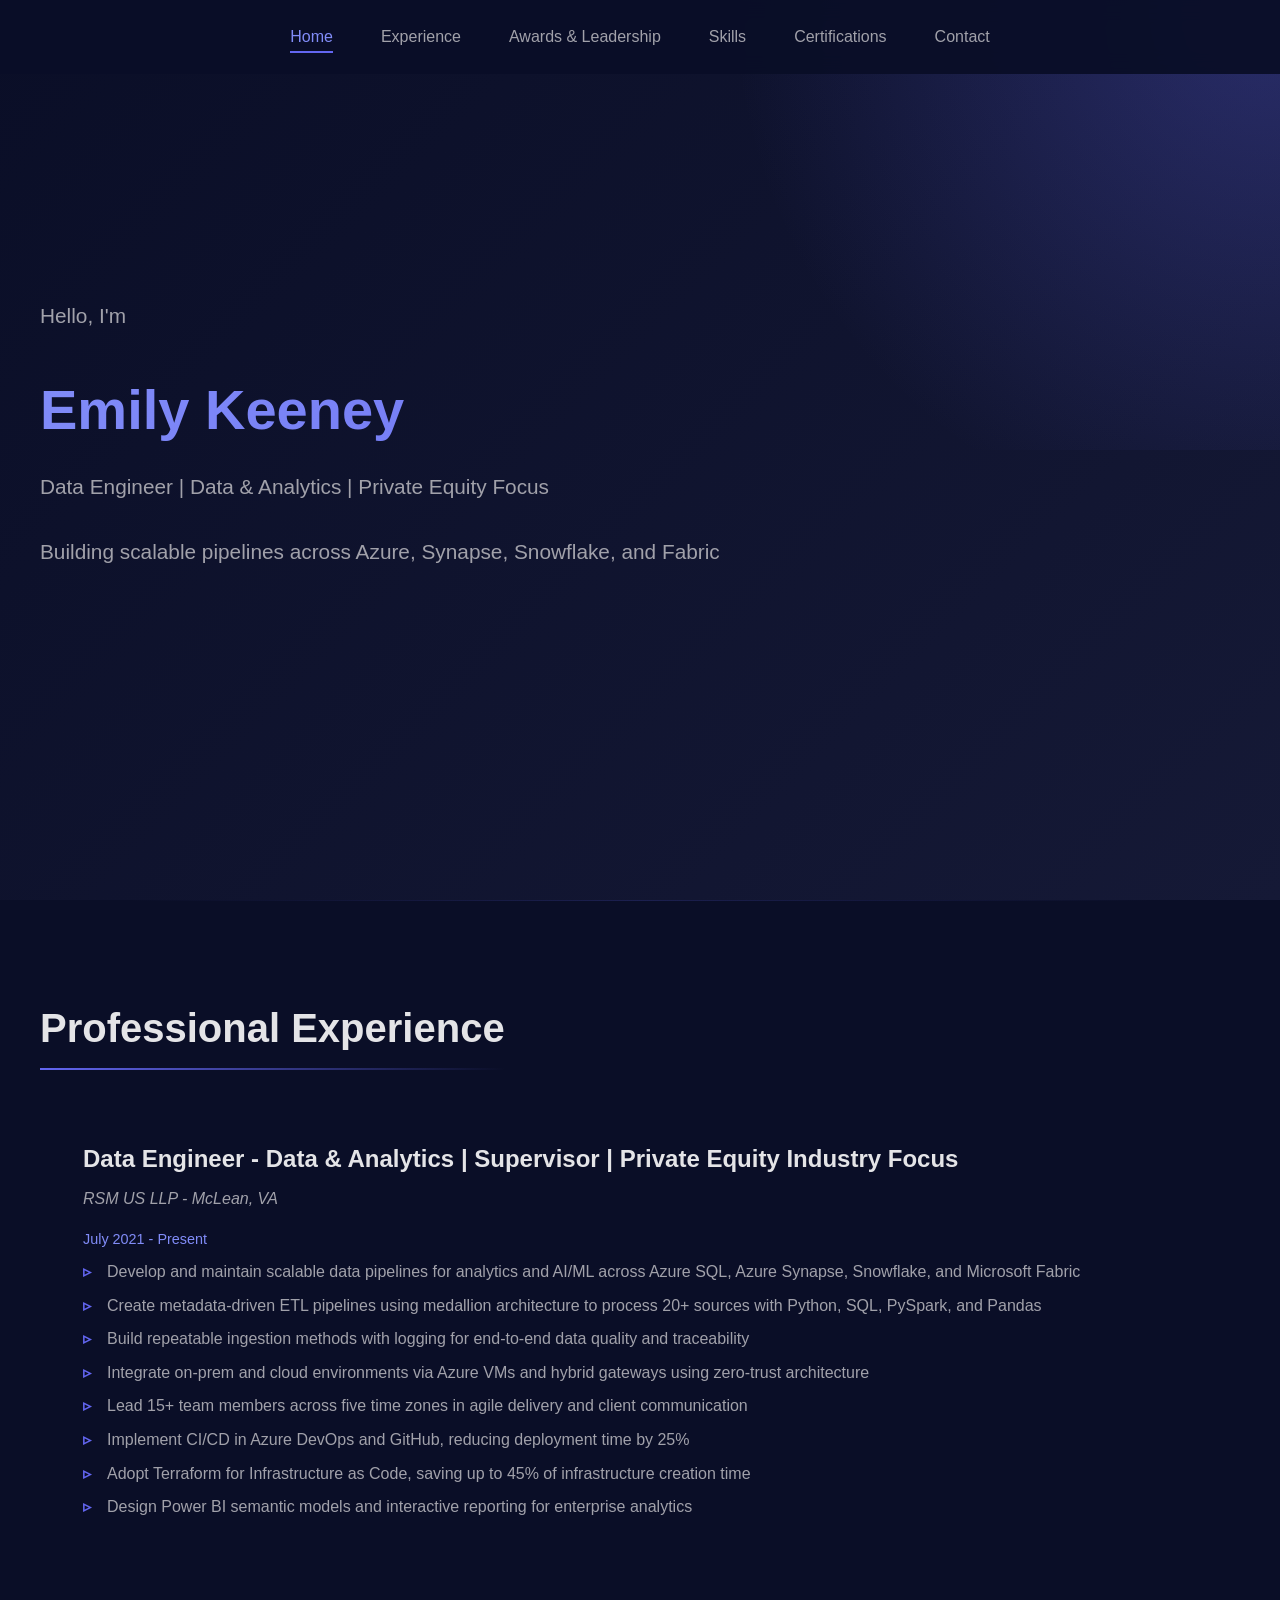
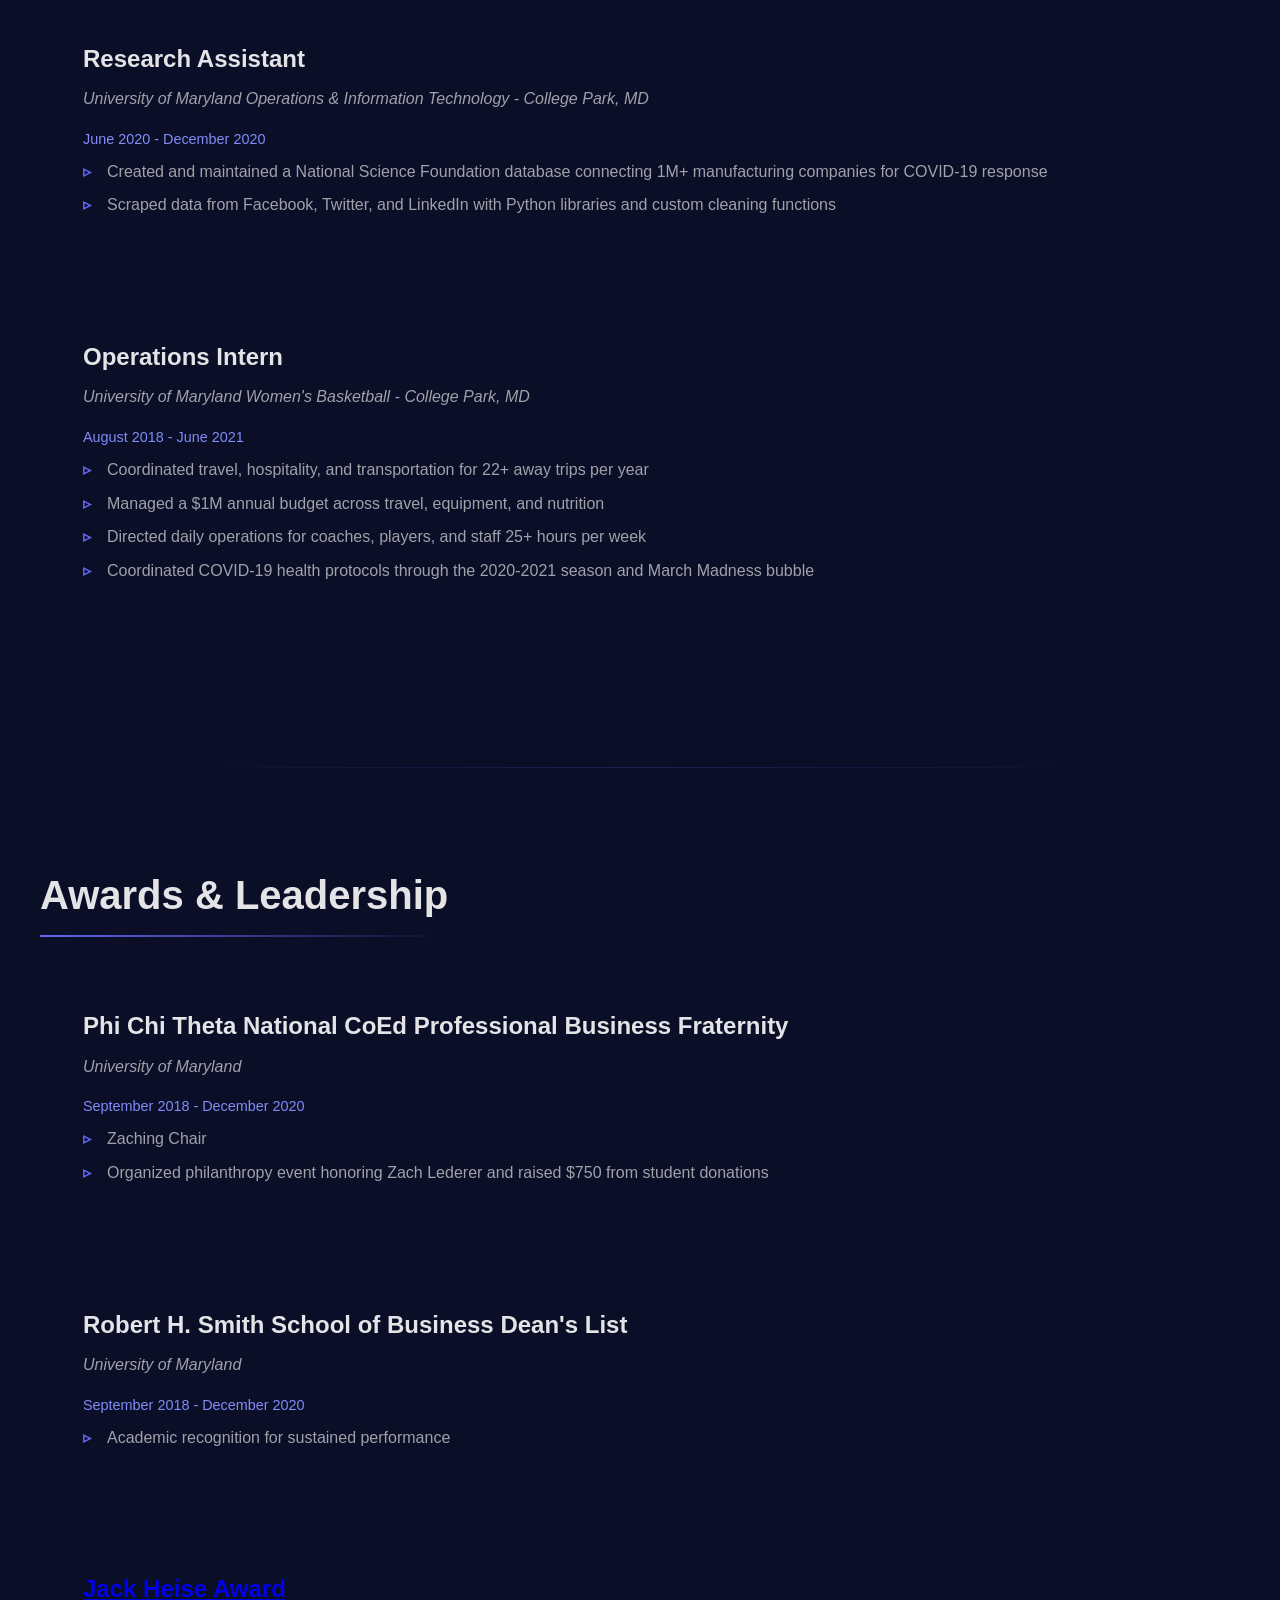
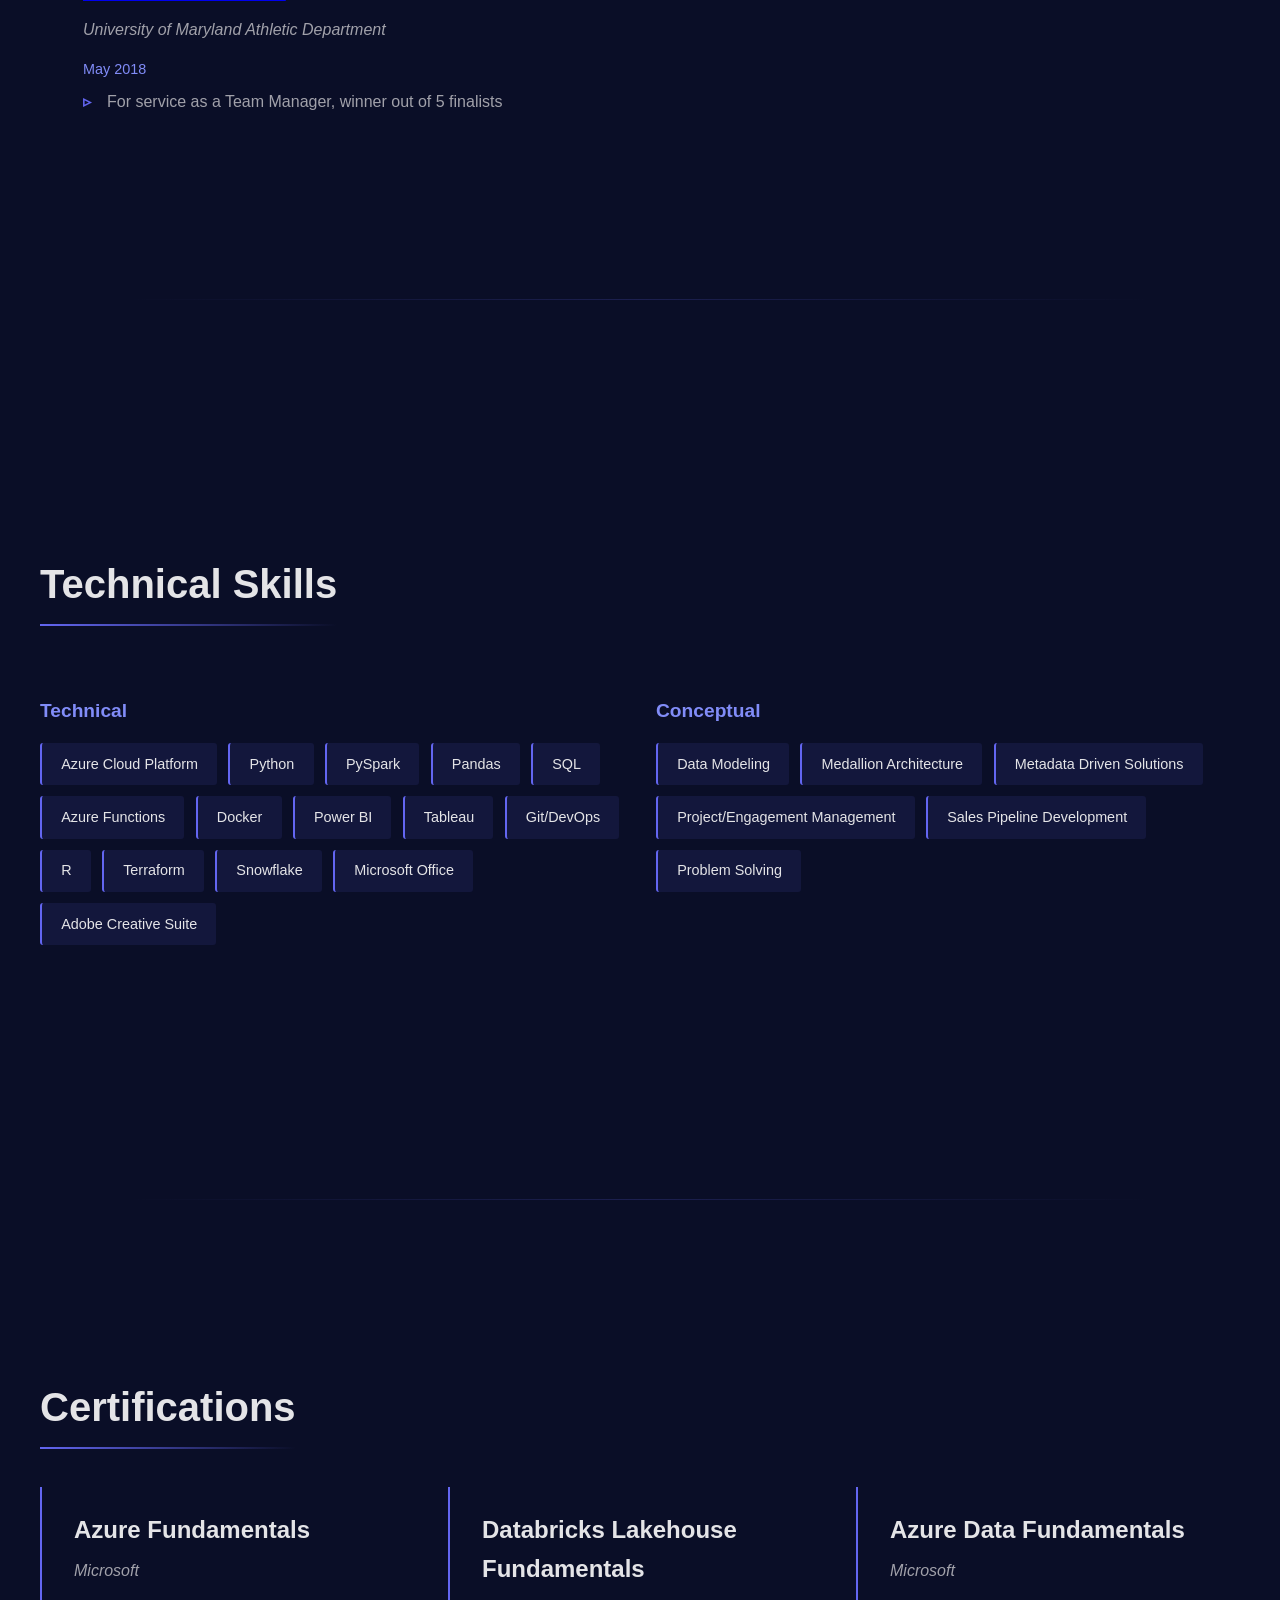
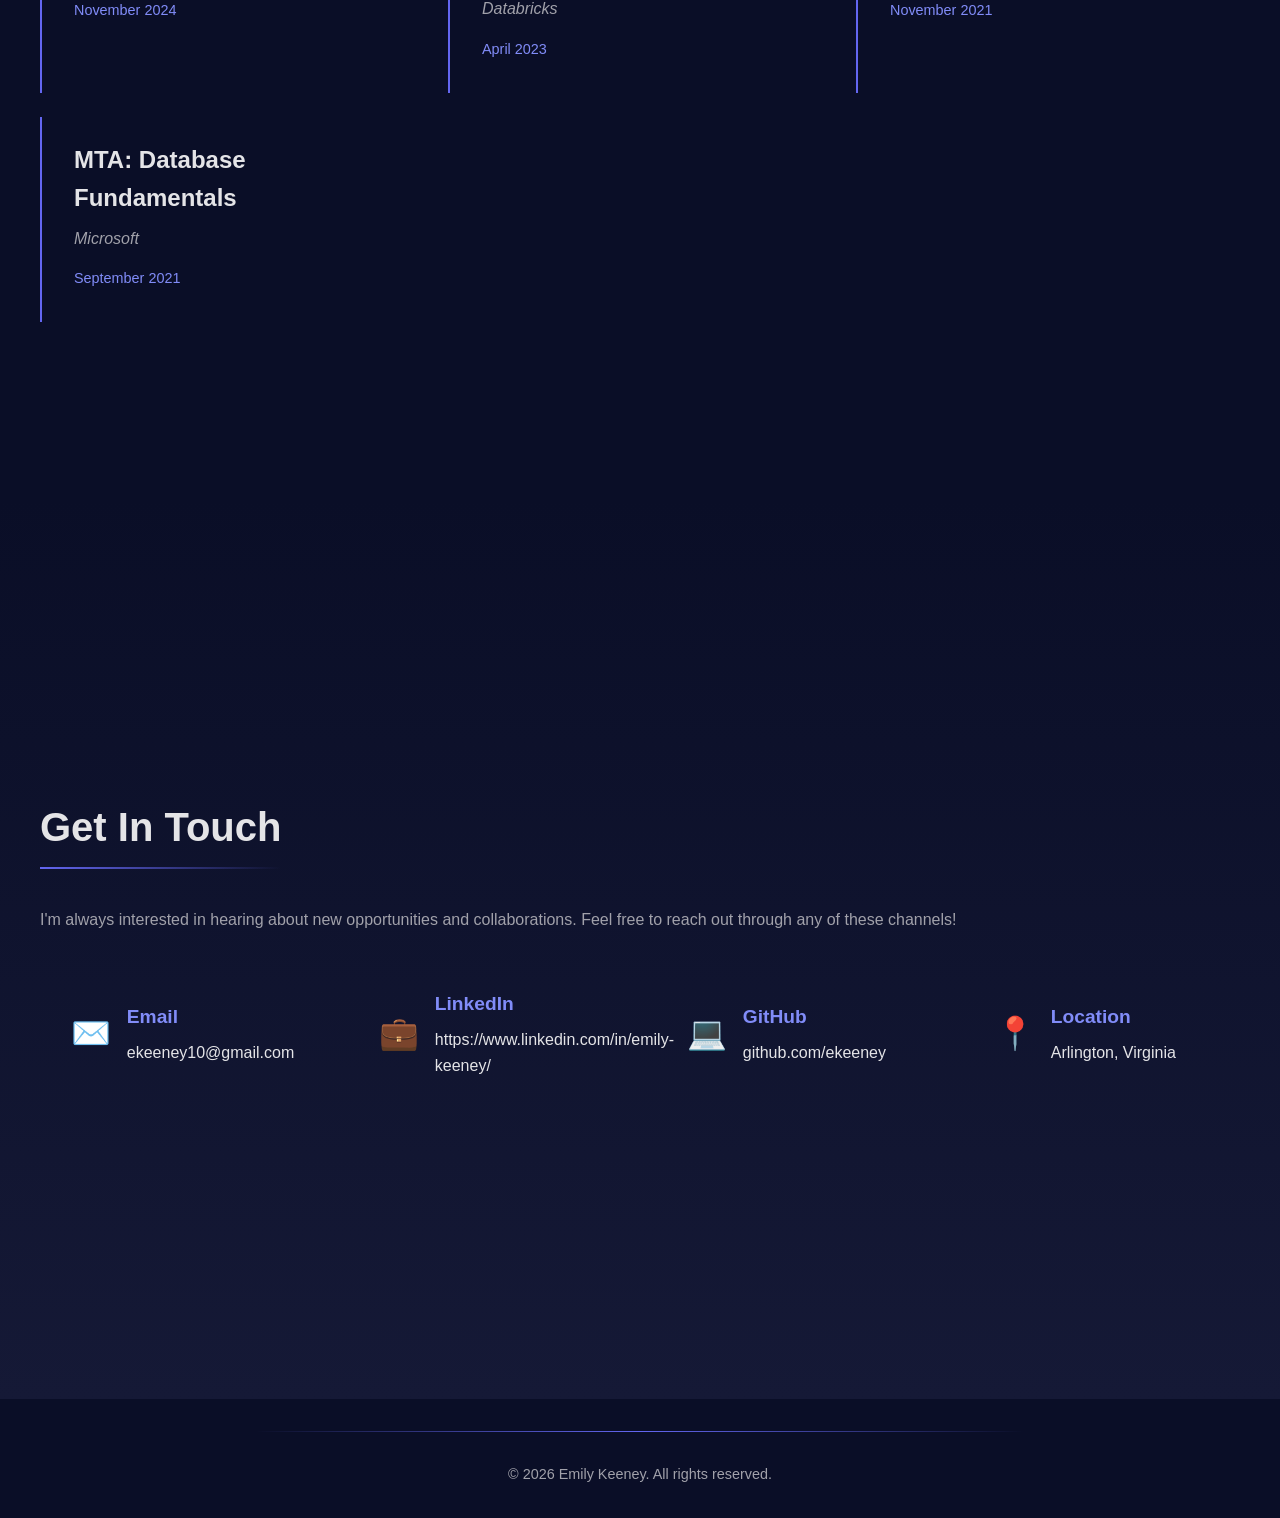
==== commit 23a90fa1: "updated again to fill content" ====
--- a/index.html
+++ b/index.html
@@ -4,6 +4,17 @@
 		<title>Emily Keeney</title>
 		<meta charset="utf-8" />
 		<meta name="viewport" content="width=device-width, initial-scale=1, user-scalable=no" />
+		<meta name="description" content="Emily Keeney - Data Engineer specializing in analytics, data pipelines, and cloud platforms." />
+		<link rel="icon" href="assets/favicon.png" type="image/png" />
+		<meta property="og:title" content="Emily Keeney" />
+		<meta property="og:description" content="Data Engineer specializing in analytics, data pipelines, and cloud platforms." />
+		<meta property="og:type" content="website" />
+		<meta property="og:url" content="https://ekeeney.github.io" />
+		<meta property="og:image" content="https://ekeeney.github.io/assets/favicon.png" />
+		<meta name="twitter:card" content="summary" />
+		<meta name="twitter:title" content="Emily Keeney" />
+		<meta name="twitter:description" content="Data Engineer specializing in analytics, data pipelines, and cloud platforms." />
+		<meta name="twitter:image" content="https://ekeeney.github.io/assets/favicon.png" />
 		<link rel="stylesheet" href="assets/css/custom.css" />
 	</head>
 	<body>
@@ -26,8 +37,8 @@
 			<div class="container hero-content">
 				<p class="subtitle">Hello, I'm</p>
 				<h1>Emily Keeney</h1>
-				<p>Software Developer | Problem Solver | Lifelong Learner</p>
-				<p>University of Maryland, Class of 2020</p>
+				<p>Data Engineer | Data &amp; Analytics | Private Equity Focus</p>
+				<p>Building scalable pipelines across Azure, Synapse, Snowflake, and Fabric</p>
 			</div>
 		</section>
 
@@ -38,42 +49,44 @@
 				
 				<div class="card">
 					<div class="card-content">
-						<h3>Job Title 1</h3>
-						<p class="company">Company Name</p>
-						<p class="date">Month Year - Present</p>
-						<ul class="details">
-							<li>Achievement or responsibility description here</li>
-							<li>Led projects that resulted in measurable outcomes</li>
-							<li>Collaborated with cross-functional teams</li>
-							<li>Technologies used: List them here</li>
-						</ul>
-					</div>
-				</div>
-
-				<div class="card">
-					<div class="card-content">
-						<h3>Job Title 2</h3>
-						<p class="company">Company Name</p>
-						<p class="date">Month Year - Month Year</p>
-						<ul class="details">
-							<li>Achievement or responsibility description here</li>
-							<li>Developed solutions that improved efficiency</li>
-							<li>Managed stakeholder relationships</li>
-							<li>Technologies used: List them here</li>
-						</ul>
-					</div>
-				</div>
-
-				<div class="card">
-					<div class="card-content">
-						<h3>Job Title 3</h3>
-						<p class="company">Company Name</p>
-						<p class="date">Month Year - Month Year</p>
-						<ul class="details">
-							<li>Achievement or responsibility description here</li>
-							<li>Contributed to team success through innovative solutions</li>
-							<li>Mentored junior team members</li>
-							<li>Technologies used: List them here</li>
+						<h3>Data Engineer - Data &amp; Analytics | Supervisor | Private Equity Industry Focus</h3>
+						<p class="company">RSM US LLP - McLean, VA</p>
+						<p class="date">July 2021 - Present</p>
+						<ul class="details">
+							<li>Develop and maintain scalable data pipelines for analytics and AI/ML across Azure SQL, Azure Synapse, Snowflake, and Microsoft Fabric</li>
+							<li>Create metadata-driven ETL pipelines using medallion architecture to process 20+ sources with Python, SQL, PySpark, and Pandas</li>
+							<li>Build repeatable ingestion methods with logging for end-to-end data quality and traceability</li>
+							<li>Integrate on-prem and cloud environments via Azure VMs and hybrid gateways using zero-trust architecture</li>
+							<li>Lead 15+ team members across five time zones in agile delivery and client communication</li>
+							<li>Implement CI/CD in Azure DevOps and GitHub, reducing deployment time by 25%</li>
+							<li>Adopt Terraform for Infrastructure as Code, saving up to 45% of infrastructure creation time</li>
+							<li>Design Power BI semantic models and interactive reporting for enterprise analytics</li>
+						</ul>
+					</div>
+				</div>
+
+				<div class="card">
+					<div class="card-content">
+						<h3>Research Assistant</h3>
+						<p class="company">University of Maryland Operations &amp; Information Technology - College Park, MD</p>
+						<p class="date">June 2020 - December 2020</p>
+						<ul class="details">
+							<li>Created and maintained a National Science Foundation database connecting 1M+ manufacturing companies for COVID-19 response</li>
+							<li>Scraped data from Facebook, Twitter, and LinkedIn with Python libraries and custom cleaning functions</li>
+						</ul>
+					</div>
+				</div>
+
+				<div class="card">
+					<div class="card-content">
+						<h3>Operations Intern</h3>
+						<p class="company">University of Maryland Women's Basketball - College Park, MD</p>
+						<p class="date">August 2018 - June 2021</p>
+						<ul class="details">
+							<li>Coordinated travel, hospitality, and transportation for 22+ away trips per year</li>
+							<li>Managed a $1M annual budget across travel, equipment, and nutrition</li>
+							<li>Directed daily operations for coaches, players, and staff 25+ hours per week</li>
+							<li>Coordinated COVID-19 health protocols through the 2020-2021 season and March Madness bubble</li>
 						</ul>
 					</div>
 				</div>
@@ -87,36 +100,34 @@
 				
 				<div class="card">
 					<div class="card-content">
-						<h3>Award or Leadership Position Title</h3>
-						<p class="organization">Organization Name</p>
-						<p class="date">Year</p>
-						<ul class="details">
-							<li>Description of the award or what you accomplished in this role</li>
-							<li>Impact you made or recognition received</li>
-						</ul>
-					</div>
-				</div>
-
-				<div class="card">
-					<div class="card-content">
-						<h3>Award or Leadership Position Title</h3>
-						<p class="organization">Organization Name</p>
-						<p class="date">Year</p>
-						<ul class="details">
-							<li>Description of the award or what you accomplished in this role</li>
-							<li>Impact you made or recognition received</li>
-						</ul>
-					</div>
-				</div>
-
-				<div class="card">
-					<div class="card-content">
-						<h3>Award or Leadership Position Title</h3>
-						<p class="organization">Organization Name</p>
-						<p class="date">Year</p>
-						<ul class="details">
-							<li>Description of the award or what you accomplished in this role</li>
-							<li>Impact you made or recognition received</li>
+						<h3>Phi Chi Theta National CoEd Professional Business Fraternity</h3>
+						<p class="organization">University of Maryland</p>
+						<p class="date">September 2018 - December 2020</p>
+						<ul class="details">
+							<li>Zaching Chair</li>
+							<li>Organized philanthropy event honoring Zach Lederer and raised $750 from student donations</li>
+						</ul>
+					</div>
+				</div>
+
+				<div class="card">
+					<div class="card-content">
+						<h3>Robert H. Smith School of Business Dean's List</h3>
+						<p class="organization">University of Maryland</p>
+						<p class="date">September 2018 - December 2020</p>
+						<ul class="details">
+							<li>Academic recognition for sustained performance</li>
+						</ul>
+					</div>
+				</div>
+
+				<div class="card">
+					<div class="card-content">
+						<h3><a href="https://static.umterps.com/custompages/terpawards/2019/heise-award.html" target="_blank" rel="noopener">Jack Heise Award</a></h3>
+						<p class="organization">University of Maryland Athletic Department</p>
+						<p class="date">May 2018</p>
+						<ul class="details">
+							<li>For service as a Team Manager, winner out of 5 finalists</li>
 						</ul>
 					</div>
 				</div>
@@ -127,48 +138,36 @@
 		<section id="skills">
 			<div class="container">
 				<h2>Technical Skills</h2>
-				
 				<div class="skills-grid">
 					<div class="skill-category">
-						<h4>Programming Languages</h4>
+						<h4>Technical</h4>
 						<div class="skill-tags">
+							<span class="skill-tag">Azure Cloud Platform</span>
 							<span class="skill-tag">Python</span>
-							<span class="skill-tag">JavaScript</span>
-							<span class="skill-tag">Java</span>
-							<span class="skill-tag">C++</span>
+							<span class="skill-tag">PySpark</span>
+							<span class="skill-tag">Pandas</span>
 							<span class="skill-tag">SQL</span>
+							<span class="skill-tag">Azure Functions</span>
+							<span class="skill-tag">Docker</span>
+							<span class="skill-tag">Power BI</span>
+							<span class="skill-tag">Tableau</span>
+							<span class="skill-tag">Git/DevOps</span>
+							<span class="skill-tag">R</span>
+							<span class="skill-tag">Terraform</span>
+							<span class="skill-tag">Snowflake</span>
+							<span class="skill-tag">Microsoft Office</span>
+							<span class="skill-tag">Adobe Creative Suite</span>
 						</div>
 					</div>
 
 					<div class="skill-category">
-						<h4>Frameworks & Libraries</h4>
+						<h4>Conceptual</h4>
 						<div class="skill-tags">
-							<span class="skill-tag">React</span>
-							<span class="skill-tag">Node.js</span>
-							<span class="skill-tag">Django</span>
-							<span class="skill-tag">Flask</span>
-							<span class="skill-tag">Express</span>
-						</div>
-					</div>
-
-					<div class="skill-category">
-						<h4>Tools & Technologies</h4>
-						<div class="skill-tags">
-							<span class="skill-tag">Git</span>
-							<span class="skill-tag">Docker</span>
-							<span class="skill-tag">AWS</span>
-							<span class="skill-tag">PostgreSQL</span>
-							<span class="skill-tag">MongoDB</span>
-						</div>
-					</div>
-
-					<div class="skill-category">
-						<h4>Other Skills</h4>
-						<div class="skill-tags">
-							<span class="skill-tag">Agile/Scrum</span>
-							<span class="skill-tag">CI/CD</span>
-							<span class="skill-tag">REST APIs</span>
-							<span class="skill-tag">Data Analysis</span>
+							<span class="skill-tag">Data Modeling</span>
+							<span class="skill-tag">Medallion Architecture</span>
+							<span class="skill-tag">Metadata Driven Solutions</span>
+							<span class="skill-tag">Project/Engagement Management</span>
+							<span class="skill-tag">Sales Pipeline Development</span>
 							<span class="skill-tag">Problem Solving</span>
 						</div>
 					</div>
@@ -183,39 +182,27 @@
 				
 				<div class="cert-grid">
 					<div class="cert-item">
-						<h3>Certification Name</h3>
-						<p class="organization">Issuing Organization</p>
-						<p class="date">Issued: Month Year</p>
-						<p style="margin-top: 1rem; color: var(--text-secondary);">
-							Brief description of what this certification demonstrates or covers
-						</p>
-					</div>
-
-					<div class="cert-item">
-						<h3>Certification Name</h3>
-						<p class="organization">Issuing Organization</p>
-						<p class="date">Issued: Month Year</p>
-						<p style="margin-top: 1rem; color: var(--text-secondary);">
-							Brief description of what this certification demonstrates or covers
-						</p>
-					</div>
-
-					<div class="cert-item">
-						<h3>Certification Name</h3>
-						<p class="organization">Issuing Organization</p>
-						<p class="date">Issued: Month Year</p>
-						<p style="margin-top: 1rem; color: var(--text-secondary);">
-							Brief description of what this certification demonstrates or covers
-						</p>
-					</div>
-
-					<div class="cert-item">
-						<h3>Certification Name</h3>
-						<p class="organization">Issuing Organization</p>
-						<p class="date">Issued: Month Year</p>
-						<p style="margin-top: 1rem; color: var(--text-secondary);">
-							Brief description of what this certification demonstrates or covers
-						</p>
+						<h3>Azure Fundamentals</h3>
+						<p class="organization">Microsoft</p>
+						<p class="date">November 2024</p>
+					</div>
+
+					<div class="cert-item">
+						<h3>Databricks Lakehouse Fundamentals</h3>
+						<p class="organization">Databricks</p>
+						<p class="date">April 2023</p>
+					</div>
+
+					<div class="cert-item">
+						<h3>Azure Data Fundamentals</h3>
+						<p class="organization">Microsoft</p>
+						<p class="date">November 2021</p>
+					</div>
+
+					<div class="cert-item">
+						<h3>MTA: Database Fundamentals</h3>
+						<p class="organization">Microsoft</p>
+						<p class="date">September 2021</p>
 					</div>
 				</div>
 			</div>
@@ -225,7 +212,7 @@
 		<section id="contact">
 			<div class="container">
 				<h2>Get In Touch</h2>
-				<p style="color: var(--text-secondary); margin-bottom: 2rem;">
+				<p class="section-intro">
 					I'm always interested in hearing about new opportunities and collaborations. 
 					Feel free to reach out through any of these channels!
 				</p>
@@ -235,7 +222,7 @@
 						<div class="contact-icon">✉️</div>
 						<div>
 							<h4>Email</h4>
-							<a href="mailto:ekeeney10@gmail.com">ekeeney10@gmail.com</a>
+							<a href="mailto:ekeeney10@gmail.com" target="_blank" rel="noopener">ekeeney10@gmail.com</a>
 						</div>
 					</div>
 
@@ -243,7 +230,7 @@
 						<div class="contact-icon">💼</div>
 						<div>
 							<h4>LinkedIn</h4>
-							<a href="#" target="_blank">https://www.linkedin.com/in/emily-keeney/</a>
+							<a href="https://www.linkedin.com/in/emily-keeney/" target="_blank" rel="noopener">https://www.linkedin.com/in/emily-keeney/</a>
 						</div>
 					</div>
 
@@ -251,15 +238,15 @@
 						<div class="contact-icon">💻</div>
 						<div>
 							<h4>GitHub</h4>
-							<a href="https://github.com/ekeeney" target="_blank">github.com/ekeeney</a>
-						</div>
-					</div>
-
-					<div class="contact-item">
-						<div class="contact-icon">�📍</div>
+							<a href="https://github.com/ekeeney" target="_blank" rel="noopener">github.com/ekeeney</a>
+						</div>
+					</div>
+
+					<div class="contact-item">
+						<div class="contact-icon">📍</div>
 						<div>
 							<h4>Location</h4>
-							<p style="margin: 0;">Arlington, Virginia</p>
+							<p class="contact-location">Arlington, Virginia</p>
 						</div>
 					</div>
 				</div>
--- a/assets/css/custom.css
+++ b/assets/css/custom.css
@@ -43,7 +43,7 @@
 	background: rgba(10, 14, 39, 0.95);
 	backdrop-filter: blur(10px);
 	z-index: 1000;
-	border-bottom: 1px solid var(--border-color);
+	border-bottom: none;
 }
 
 nav ul {
@@ -98,6 +98,17 @@
 	flex-direction: column;
 	justify-content: center;
 	position: relative;
+}
+
+section:not(#hero):not(#contact)::before {
+	content: '';
+	position: absolute;
+	top: 0;
+	left: 50%;
+	transform: translateX(-50%);
+	width: 80%;
+	height: 1px;
+	background: linear-gradient(90deg, transparent, rgba(99, 102, 241, 0.2), transparent);
 }
 
 .container {
@@ -131,10 +142,10 @@
 	position: absolute;
 	bottom: -10px;
 	left: 0;
-	width: 60px;
-	height: 4px;
-	background: linear-gradient(90deg, var(--accent-primary), var(--accent-secondary));
-	border-radius: 2px;
+	width: 100%;
+	height: 2px;
+	background: linear-gradient(90deg, var(--accent-primary), transparent);
+	border-radius: 0;
 }
 
 h3 {
@@ -191,14 +202,14 @@
 
 /* Card Styling */
 .card {
-	background: var(--bg-secondary);
-	border: 1px solid var(--border-color);
-	border-radius: 12px;
+	background: transparent;
+	border: none;
+	border-left: 3px solid transparent;
 	padding: 2rem;
-	margin-bottom: 2rem;
-	transition: all 0.3s ease;
-	position: relative;
-	overflow: hidden;
+	padding-left: 2.5rem;
+	margin-bottom: 3rem;
+	transition: all 0.4s cubic-bezier(0.4, 0, 0.2, 1);
+	position: relative;
 }
 
 .card::before {
@@ -206,21 +217,19 @@
 	position: absolute;
 	top: 0;
 	left: 0;
-	width: 100%;
+	width: 3px;
+	height: 0;
+	background: linear-gradient(180deg, var(--accent-primary), var(--accent-secondary));
+	transition: height 0.4s cubic-bezier(0.4, 0, 0.2, 1);
+}
+
+.card:hover {
+	background: rgba(21, 25, 54, 0.3);
+	padding-left: 3rem;
+}
+
+.card:hover::before {
 	height: 100%;
-	background: linear-gradient(135deg, var(--accent-glow) 0%, transparent 100%);
-	opacity: 0;
-	transition: opacity 0.3s ease;
-}
-
-.card:hover {
-	transform: translateY(-5px);
-	border-color: var(--accent-primary);
-	box-shadow: 0 10px 30px rgba(99, 102, 241, 0.2);
-}
-
-.card:hover::before {
-	opacity: 1;
 }
 
 .card-content {
@@ -280,19 +289,21 @@
 }
 
 .skill-tag {
-	background: var(--bg-tertiary);
+	background: rgba(99, 102, 241, 0.1);
 	color: var(--text-primary);
-	padding: 0.5rem 1rem;
-	border-radius: 20px;
+	padding: 0.6rem 1.2rem;
+	border-radius: 3px;
 	font-size: 0.9rem;
-	border: 1px solid var(--border-color);
+	border: none;
+	border-left: 2px solid var(--accent-primary);
 	transition: all 0.3s ease;
+	position: relative;
 }
 
 .skill-tag:hover {
-	background: var(--accent-primary);
-	border-color: var(--accent-primary);
-	transform: translateY(-2px);
+	background: rgba(99, 102, 241, 0.2);
+	padding-left: 1.5rem;
+	color: var(--accent-secondary);
 }
 
 /* Certifications */
@@ -303,21 +314,39 @@
 }
 
 .cert-item {
-	background: var(--bg-secondary);
-	border-left: 4px solid var(--accent-primary);
+	background: transparent;
+	border-left: 2px solid var(--accent-primary);
 	padding: 1.5rem;
-	border-radius: 8px;
-	transition: all 0.3s ease;
+	padding-left: 2rem;
+	border-radius: 0;
+	transition: all 0.4s cubic-bezier(0.4, 0, 0.2, 1);
+	position: relative;
+}
+
+.cert-item::after {
+	content: '';
+	position: absolute;
+	left: 0;
+	top: 0;
+	width: 2px;
+	height: 100%;
+	background: linear-gradient(180deg, var(--accent-secondary), var(--accent-primary));
+	opacity: 0;
+	transition: opacity 0.4s ease;
 }
 
 .cert-item:hover {
-	transform: translateX(10px);
-	box-shadow: 0 5px 20px rgba(99, 102, 241, 0.2);
+	padding-left: 2.5rem;
+	background: rgba(21, 25, 54, 0.2);
+}
+
+.cert-item:hover::after {
+	opacity: 1;
 }
 
 /* Contact Section */
 #contact {
-	background: var(--bg-secondary);
+	background: linear-gradient(180deg, var(--bg-primary), var(--bg-secondary));
 }
 
 .contact-grid {
@@ -332,14 +361,17 @@
 	align-items: center;
 	gap: 1rem;
 	padding: 1.5rem;
-	background: var(--bg-tertiary);
-	border-radius: 8px;
-	transition: all 0.3s ease;
+	padding-left: 1.8rem;
+	background: transparent;
+	border-radius: 0;
+	border-left: 2px solid transparent;
+	transition: all 0.4s cubic-bezier(0.4, 0, 0.2, 1);
 }
 
 .contact-item:hover {
-	transform: translateY(-5px);
-	box-shadow: 0 5px 20px rgba(99, 102, 241, 0.2);
+	padding-left: 2.5rem;
+	background: rgba(21, 25, 54, 0.3);
+	border-left-color: var(--accent-primary);
 }
 
 .contact-icon {
@@ -355,6 +387,15 @@
 
 .contact-item a:hover {
 	color: var(--accent-secondary);
+}
+
+.section-intro {
+	color: var(--text-secondary);
+	margin-bottom: 2rem;
+}
+
+.contact-location {
+	margin: 0;
 }
 
 /* Footer */
@@ -362,7 +403,20 @@
 	background: var(--bg-primary);
 	text-align: center;
 	padding: 2rem;
-	border-top: 1px solid var(--border-color);
+	border-top: none;
+	margin-top: 2rem;
+	position: relative;
+}
+
+footer::before {
+	content: '';
+	position: absolute;
+	top: 0;
+	left: 50%;
+	transform: translateX(-50%);
+	width: 60%;
+	height: 1px;
+	background: linear-gradient(90deg, transparent, var(--accent-primary), transparent);
 }
 
 footer p {
@@ -410,3 +464,59 @@
 		grid-template-columns: 1fr;
 	}
 }
+
+@media (max-width: 480px) {
+	body {
+		line-height: 1.5;
+	}
+
+	h1 {
+		font-size: 2.1rem;
+	}
+
+	h2 {
+		font-size: 1.6rem;
+		margin-bottom: 2rem;
+	}
+
+	h3 {
+		font-size: 1.25rem;
+	}
+
+	.subtitle {
+		font-size: 1.2rem;
+	}
+
+	nav ul {
+		padding: 0.75rem 0.5rem;
+		gap: 0.25rem 0.75rem;
+	}
+
+	nav ul li {
+		margin: 0.25rem 0.5rem;
+	}
+
+	section {
+		min-height: auto;
+		padding: 3.5rem 1.25rem;
+	}
+
+	.card {
+		padding: 1.5rem;
+		padding-left: 2rem;
+		margin-bottom: 2.25rem;
+	}
+
+	.card:hover {
+		padding-left: 2.25rem;
+	}
+
+	.contact-item {
+		padding: 1.1rem;
+		padding-left: 1.5rem;
+	}
+
+	.contact-item:hover {
+		padding-left: 2rem;
+	}
+}
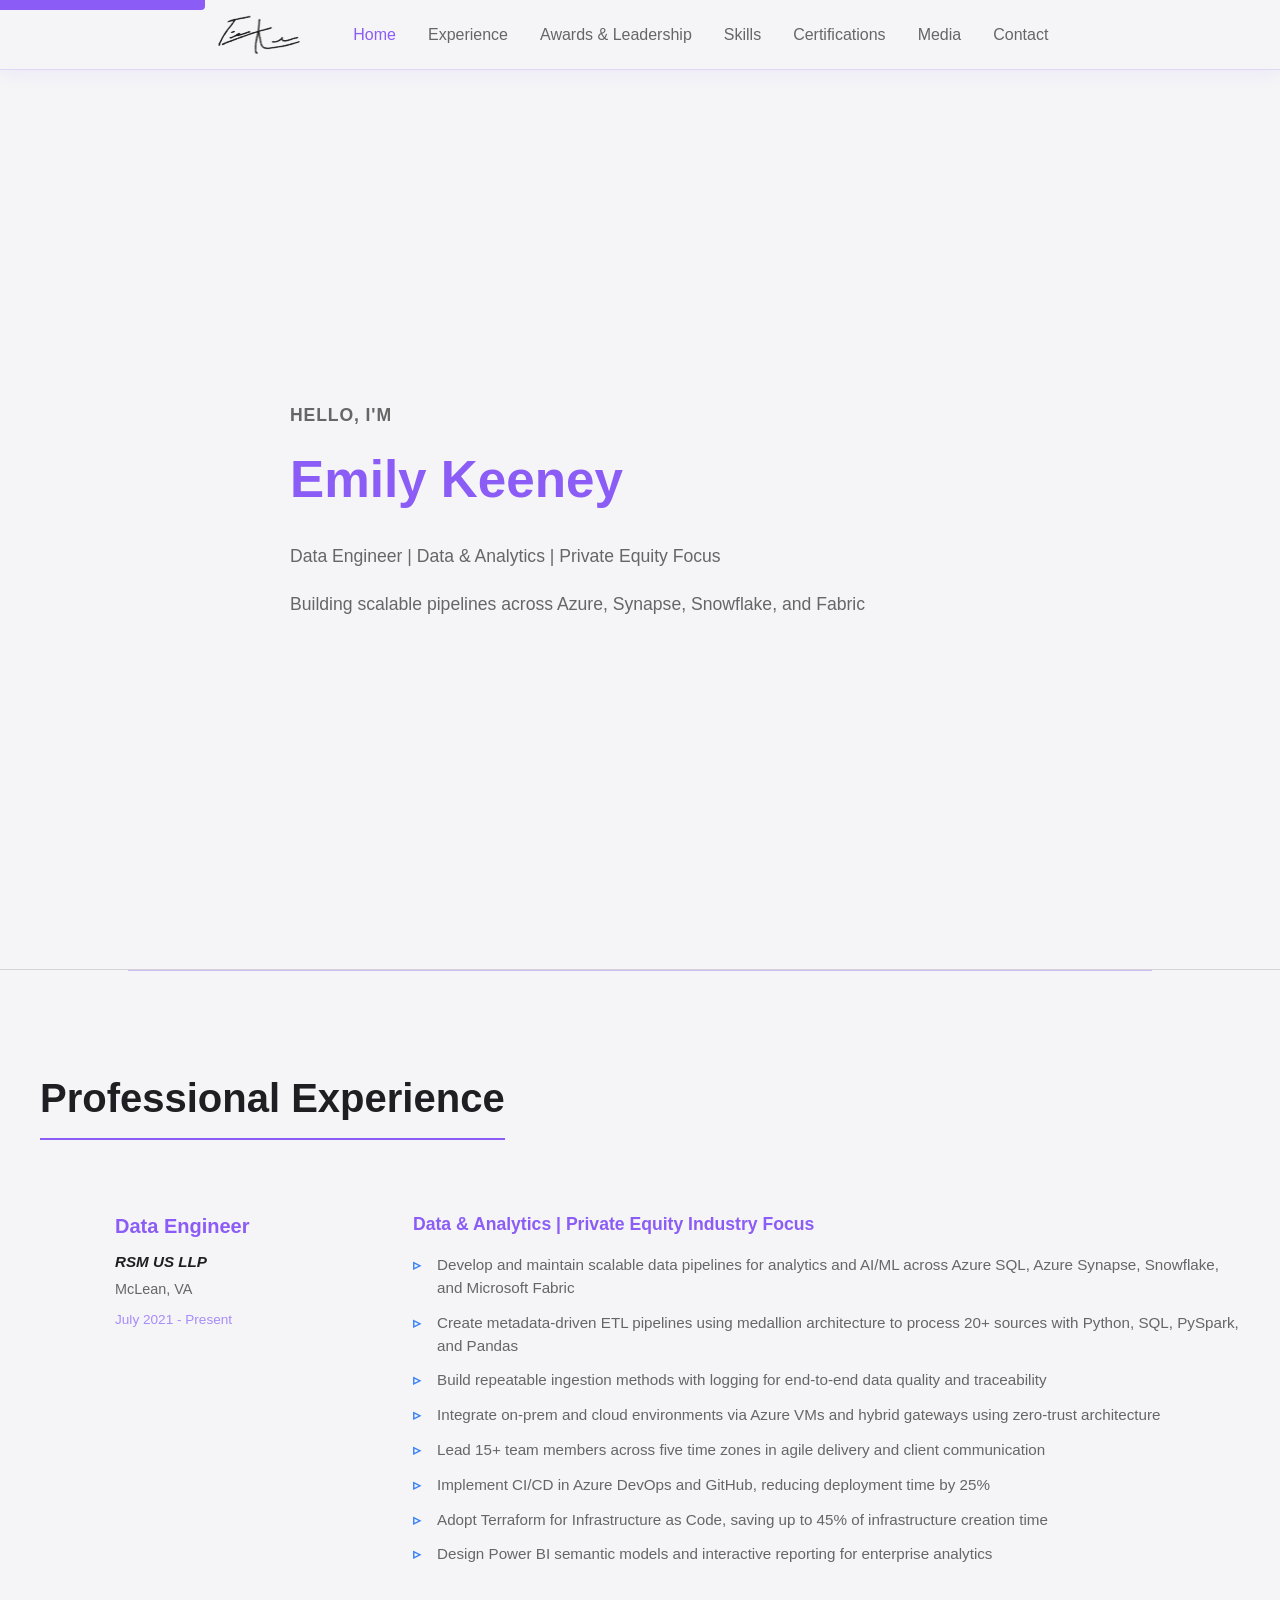
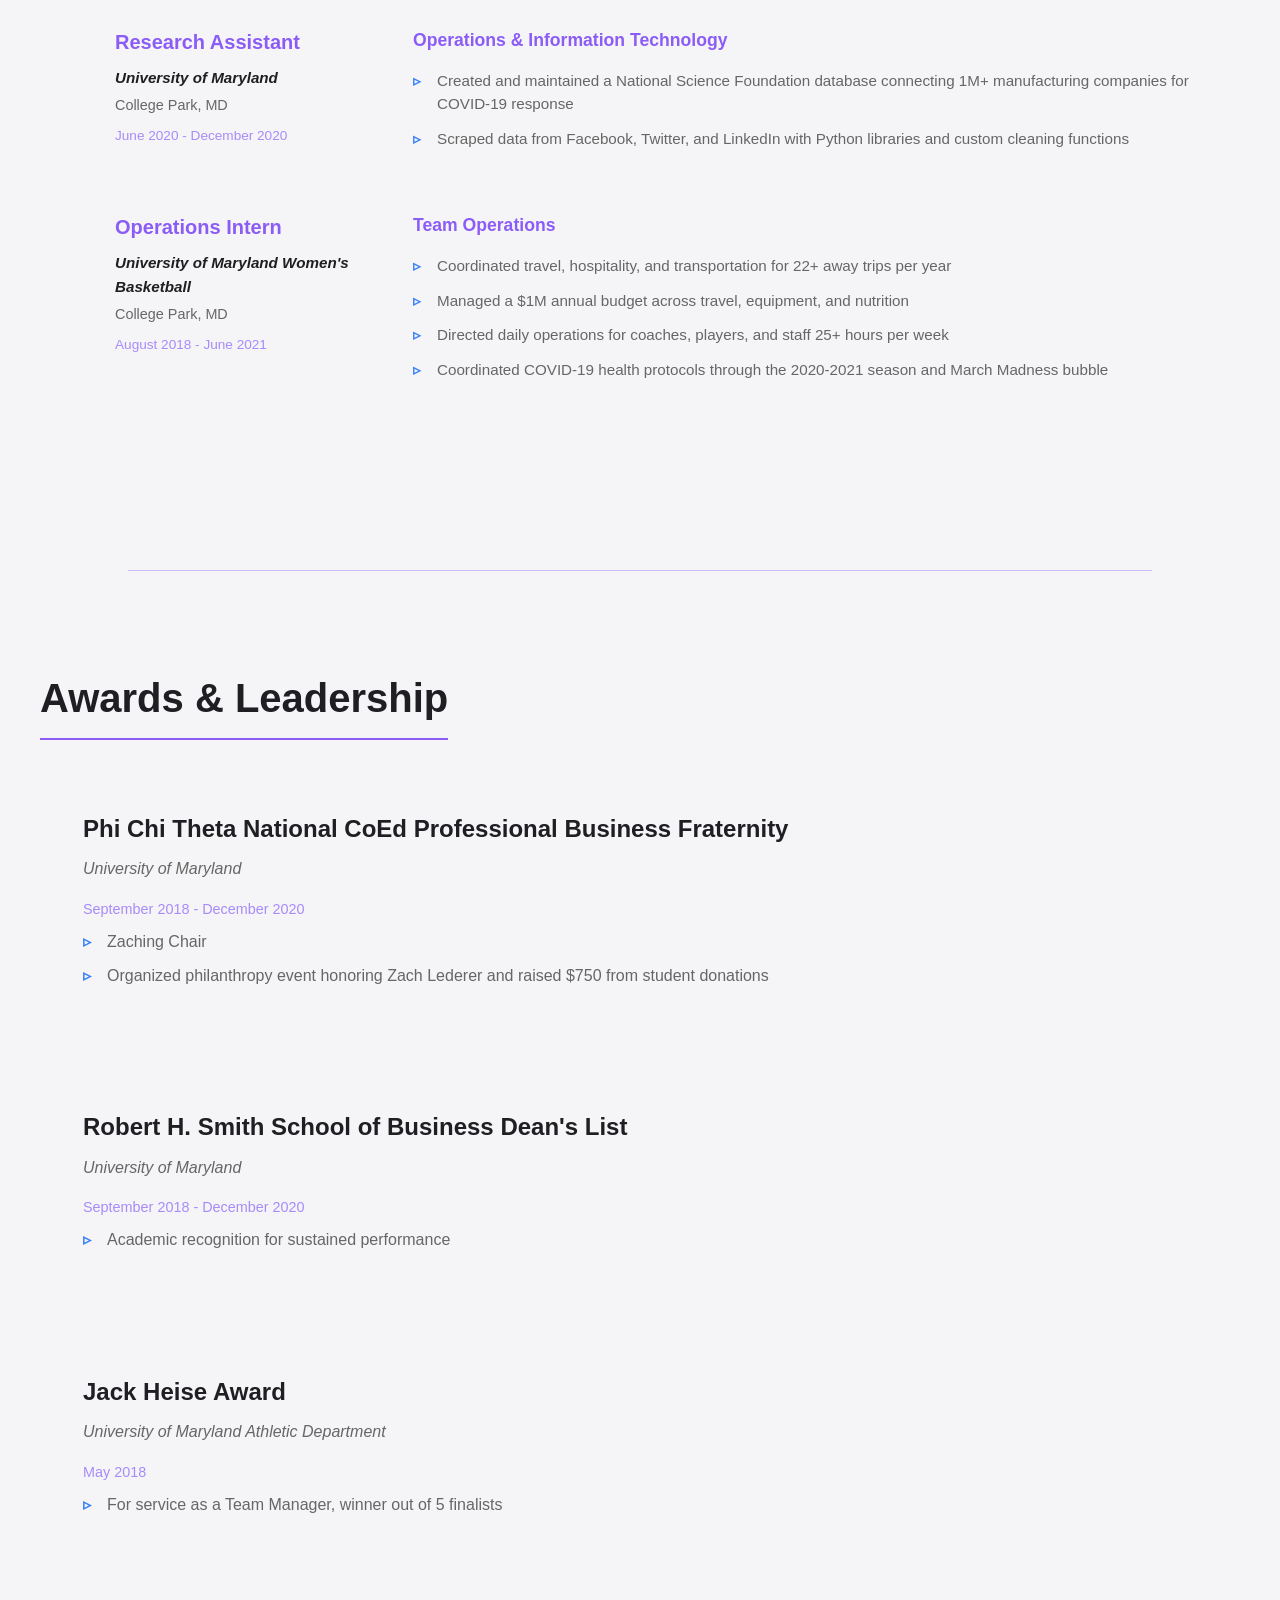
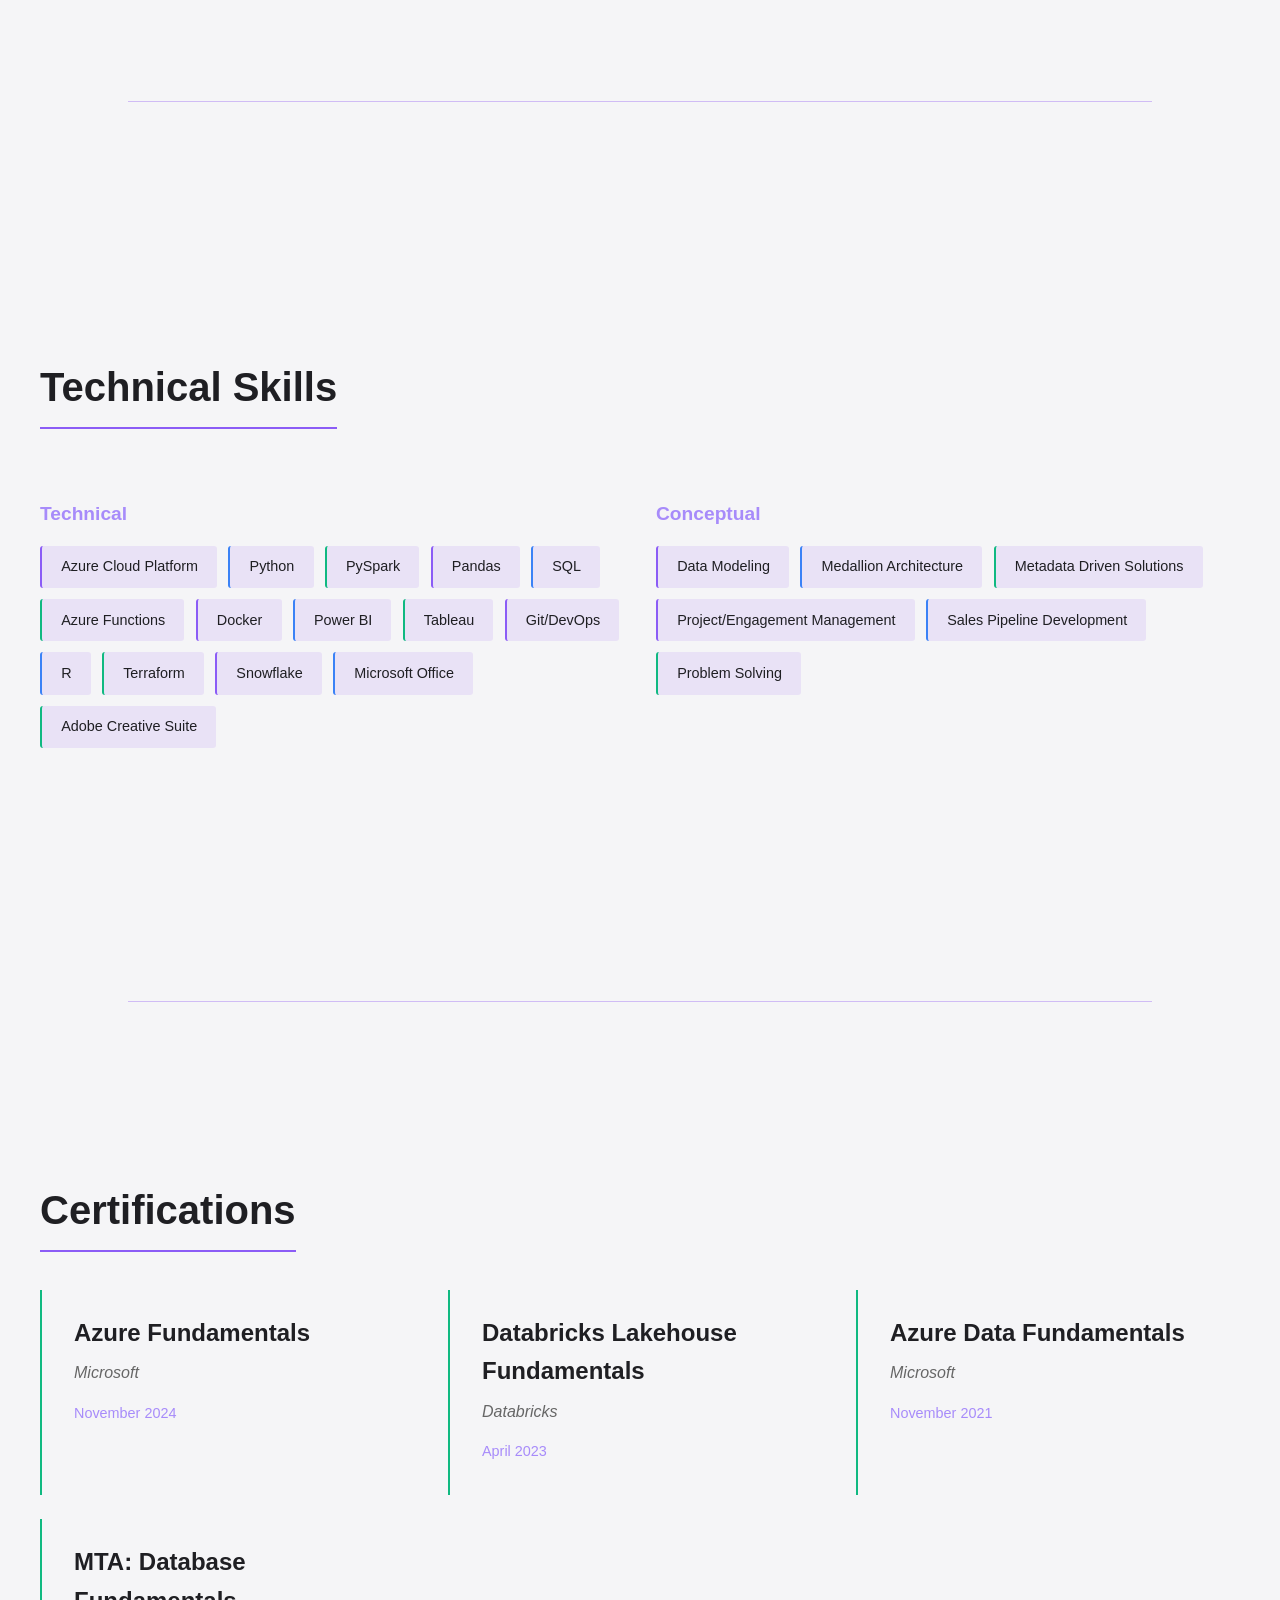
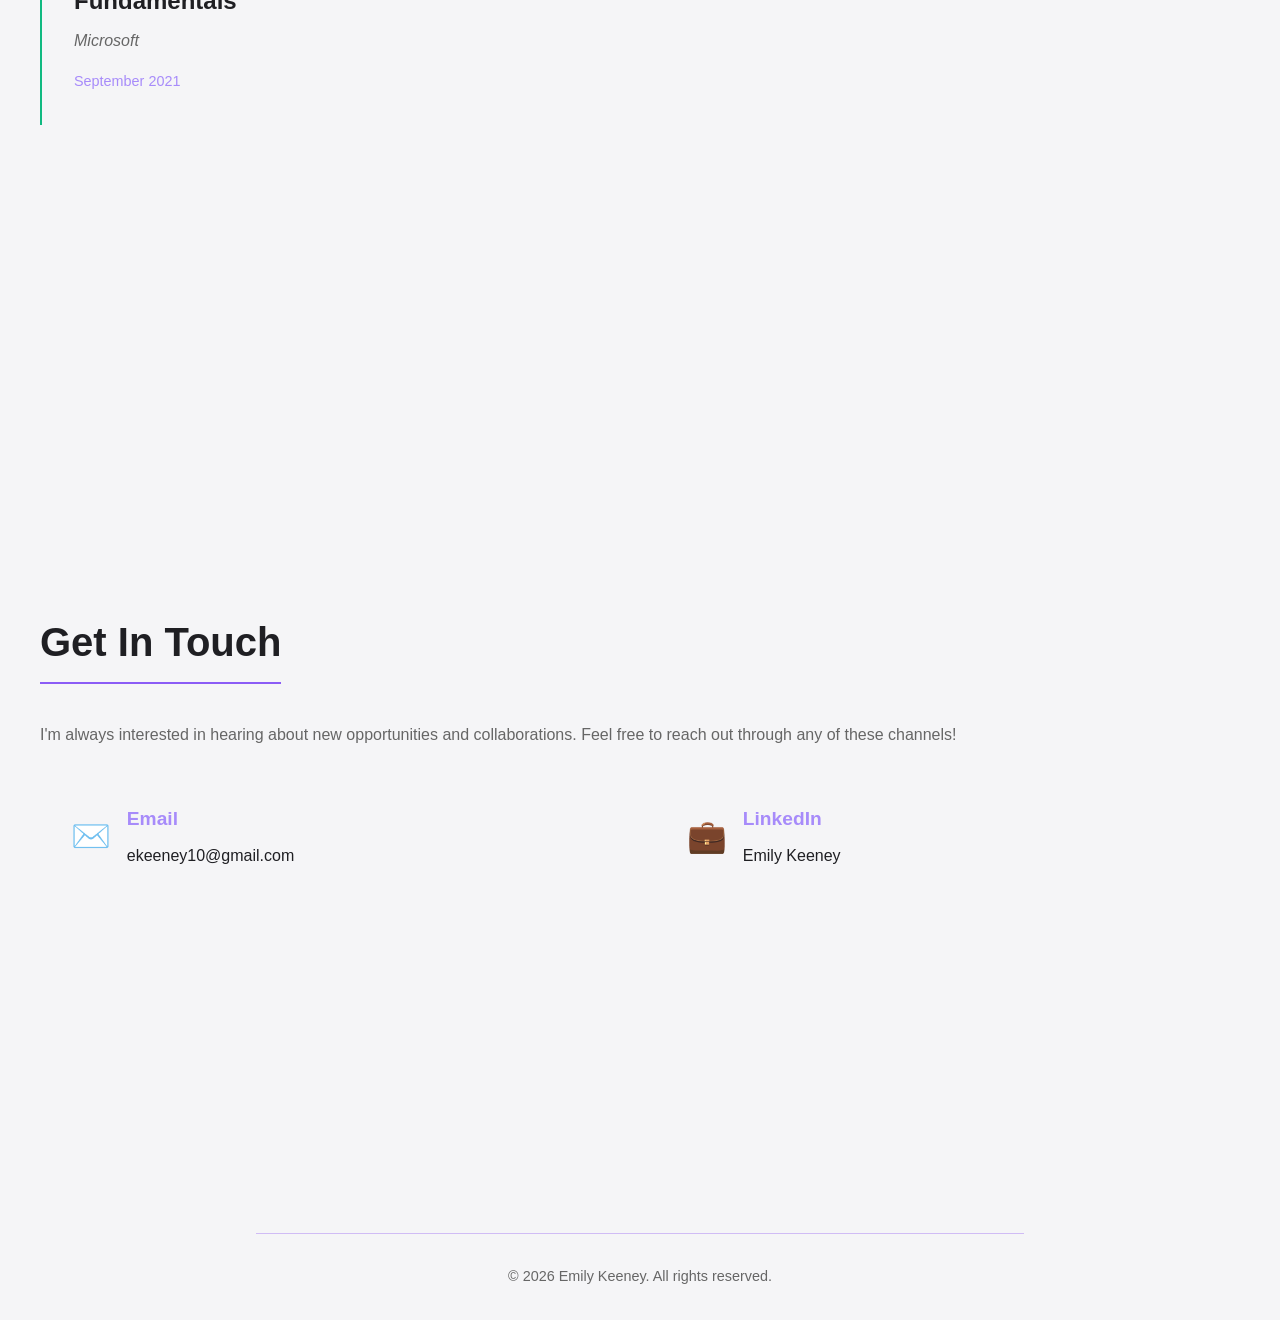
==== commit 5fe8e28c: "updated for media page" ====
--- a/index.html
+++ b/index.html
@@ -1,42 +1,87 @@
 <!DOCTYPE HTML>
 <html lang="en">
 	<head>
-		<title>Emily Keeney</title>
 		<meta charset="utf-8" />
-		<meta name="viewport" content="width=device-width, initial-scale=1, user-scalable=no" />
-		<meta name="description" content="Emily Keeney - Data Engineer specializing in analytics, data pipelines, and cloud platforms." />
+		<meta name="viewport" content="width=device-width, initial-scale=1" />
+		<title>Emily Keeney - Data Engineer | Azure, Synapse, Snowflake Expert</title>
+		<meta name="description" content="Emily Keeney is a Data Engineer at RSM US LLP specializing in analytics, data pipelines, and cloud platforms including Azure, Synapse, Snowflake, and Microsoft Fabric." />
+		<link rel="canonical" href="https://ekeeney.github.io/" />
+		<meta name="theme-color" content="#8b5cf6" />
+		
+		<!-- Preload critical assets -->
+		<link rel="preload" href="assets/css/custom.css" as="style" />
+		<link rel="preload" href="assets/signature.png" as="image" />
+		
+		<!-- Favicon -->
 		<link rel="icon" href="assets/favicon.png" type="image/png" />
-		<meta property="og:title" content="Emily Keeney" />
-		<meta property="og:description" content="Data Engineer specializing in analytics, data pipelines, and cloud platforms." />
+		<link rel="apple-touch-icon" href="assets/favicon.png" />
+		
+		<!-- Open Graph -->
+		<meta property="og:title" content="Emily Keeney - Data Engineer" />
+		<meta property="og:description" content="Data Engineer at RSM US LLP specializing in analytics, data pipelines, and cloud platforms." />
 		<meta property="og:type" content="website" />
-		<meta property="og:url" content="https://ekeeney.github.io" />
+		<meta property="og:url" content="https://ekeeney.github.io/" />
 		<meta property="og:image" content="https://ekeeney.github.io/assets/favicon.png" />
+		
+		<!-- Twitter Card -->
 		<meta name="twitter:card" content="summary" />
-		<meta name="twitter:title" content="Emily Keeney" />
+		<meta name="twitter:title" content="Emily Keeney - Data Engineer" />
 		<meta name="twitter:description" content="Data Engineer specializing in analytics, data pipelines, and cloud platforms." />
 		<meta name="twitter:image" content="https://ekeeney.github.io/assets/favicon.png" />
+		
+		<!-- Stylesheet -->
 		<link rel="stylesheet" href="assets/css/custom.css" />
+		
+		<!-- Structured Data for SEO -->
+		<script type="application/ld+json">
+		{
+			"@context": "https://schema.org",
+			"@type": "Person",
+			"name": "Emily Keeney",
+			"jobTitle": "Data Engineer",
+			"worksFor": {
+				"@type": "Organization",
+				"name": "RSM US LLP"
+			},
+			"url": "https://ekeeney.github.io",
+			"sameAs": [
+				"https://www.linkedin.com/in/emily-keeney/"
+			],
+			"knowsAbout": [
+				"Data Engineering",
+				"Azure",
+				"Synapse",
+				"Snowflake",
+				"Microsoft Fabric",
+				"Python",
+				"SQL",
+				"ETL"
+			]
+		}
+		</script>
 	</head>
 	<body>
-		<!-- Progress Bar -->
-		<div class="progress-bar" id="progressBar"></div>
-		
-		<nav>
-			<ul>
-				<li><a href="#hero">Home</a></li>
-				<li><a href="#experience">Experience</a></li>
-				<li><a href="#awards">Awards & Leadership</a></li>
-				<li><a href="#skills">Skills</a></li>
-				<li><a href="#certifications">Certifications</a></li>
-				<li><a href="#contact">Contact</a></li>
-			</ul>
-		</nav>
+		<!-- Skip to main content for accessibility -->
+		<a href="#hero" class="skip-link">Skip to main content</a>
+		
+		<nav role="navigation" aria-label="Main navigation">
+		<img src="assets/signature.png" alt="Emily Keeney Signature" class="nav-signature" loading="eager" width="120" height="45">
+		<ul>
+			<li><a href="#hero">Home</a></li>
+			<li><a href="#experience">Experience</a></li>
+			<li><a href="#awards">Awards & Leadership</a></li>
+			<li><a href="#skills">Skills</a></li>
+			<li><a href="#certifications">Certifications</a></li>
+			<li><a href="media.html">Media</a></li>
+			<li><a href="#contact">Contact</a></li>
+		</ul>
+	</nav>
 
 		<!-- Hero Section -->
 		<section id="hero">
 			<div class="container hero-content">
 				<p class="subtitle">Hello, I'm</p>
-				<h1>Emily Keeney</h1>
+				<h1><a href="#contact">Emily Keeney</a></h1>
 				<p>Data Engineer | Data &amp; Analytics | Private Equity Focus</p>
 				<p>Building scalable pipelines across Azure, Synapse, Snowflake, and Fabric</p>
 			</div>
@@ -47,47 +92,70 @@
 			<div class="container">
 				<h2>Professional Experience</h2>
 				
-				<div class="card">
-					<div class="card-content">
-						<h3>Data Engineer - Data &amp; Analytics | Supervisor | Private Equity Industry Focus</h3>
-						<p class="company">RSM US LLP - McLean, VA</p>
-						<p class="date">July 2021 - Present</p>
-						<ul class="details">
-							<li>Develop and maintain scalable data pipelines for analytics and AI/ML across Azure SQL, Azure Synapse, Snowflake, and Microsoft Fabric</li>
-							<li>Create metadata-driven ETL pipelines using medallion architecture to process 20+ sources with Python, SQL, PySpark, and Pandas</li>
-							<li>Build repeatable ingestion methods with logging for end-to-end data quality and traceability</li>
-							<li>Integrate on-prem and cloud environments via Azure VMs and hybrid gateways using zero-trust architecture</li>
-							<li>Lead 15+ team members across five time zones in agile delivery and client communication</li>
-							<li>Implement CI/CD in Azure DevOps and GitHub, reducing deployment time by 25%</li>
-							<li>Adopt Terraform for Infrastructure as Code, saving up to 45% of infrastructure creation time</li>
-							<li>Design Power BI semantic models and interactive reporting for enterprise analytics</li>
-						</ul>
-					</div>
-				</div>
-
-				<div class="card">
-					<div class="card-content">
-						<h3>Research Assistant</h3>
-						<p class="company">University of Maryland Operations &amp; Information Technology - College Park, MD</p>
-						<p class="date">June 2020 - December 2020</p>
-						<ul class="details">
-							<li>Created and maintained a National Science Foundation database connecting 1M+ manufacturing companies for COVID-19 response</li>
-							<li>Scraped data from Facebook, Twitter, and LinkedIn with Python libraries and custom cleaning functions</li>
-						</ul>
-					</div>
-				</div>
-
-				<div class="card">
-					<div class="card-content">
-						<h3>Operations Intern</h3>
-						<p class="company">University of Maryland Women's Basketball - College Park, MD</p>
-						<p class="date">August 2018 - June 2021</p>
-						<ul class="details">
-							<li>Coordinated travel, hospitality, and transportation for 22+ away trips per year</li>
-							<li>Managed a $1M annual budget across travel, equipment, and nutrition</li>
-							<li>Directed daily operations for coaches, players, and staff 25+ hours per week</li>
-							<li>Coordinated COVID-19 health protocols through the 2020-2021 season and March Madness bubble</li>
-						</ul>
+				<div class="timeline">
+					<div class="timeline-item">
+						<div class="timeline-marker"></div>
+						<div class="timeline-content">
+							<div class="timeline-meta">
+								<h3>Data Engineer</h3>
+								<p class="company">RSM US LLP</p>
+								<p class="location">McLean, VA</p>
+								<p class="date">July 2021 - Present</p>
+							</div>
+							<div class="timeline-description">
+								<p class="role">Data &amp; Analytics | Private Equity Industry Focus</p>
+								<ul class="details">
+									<li>Develop and maintain scalable data pipelines for analytics and AI/ML across Azure SQL, Azure Synapse, Snowflake, and Microsoft Fabric</li>
+									<li>Create metadata-driven ETL pipelines using medallion architecture to process 20+ sources with Python, SQL, PySpark, and Pandas</li>
+									<li>Build repeatable ingestion methods with logging for end-to-end data quality and traceability</li>
+									<li>Integrate on-prem and cloud environments via Azure VMs and hybrid gateways using zero-trust architecture</li>
+									<li>Lead 15+ team members across five time zones in agile delivery and client communication</li>
+									<li>Implement CI/CD in Azure DevOps and GitHub, reducing deployment time by 25%</li>
+									<li>Adopt Terraform for Infrastructure as Code, saving up to 45% of infrastructure creation time</li>
+									<li>Design Power BI semantic models and interactive reporting for enterprise analytics</li>
+								</ul>
+							</div>
+						</div>
+					</div>
+
+					<div class="timeline-item">
+						<div class="timeline-marker"></div>
+						<div class="timeline-content">
+							<div class="timeline-meta">
+								<h3>Research Assistant</h3>
+								<p class="company">University of Maryland</p>
+								<p class="location">College Park, MD</p>
+								<p class="date">June 2020 - December 2020</p>
+							</div>
+							<div class="timeline-description">
+								<p class="role">Operations &amp; Information Technology</p>
+								<ul class="details">
+									<li>Created and maintained a National Science Foundation database connecting 1M+ manufacturing companies for COVID-19 response</li>
+									<li>Scraped data from Facebook, Twitter, and LinkedIn with Python libraries and custom cleaning functions</li>
+								</ul>
+							</div>
+						</div>
+					</div>
+
+					<div class="timeline-item">
+						<div class="timeline-marker"></div>
+						<div class="timeline-content">
+							<div class="timeline-meta">
+								<h3>Operations Intern</h3>
+								<p class="company">University of Maryland Women's Basketball</p>
+								<p class="location">College Park, MD</p>
+								<p class="date">August 2018 - June 2021</p>
+							</div>
+							<div class="timeline-description">
+								<p class="role">Team Operations</p>
+								<ul class="details">
+									<li>Coordinated travel, hospitality, and transportation for 22+ away trips per year</li>
+									<li>Managed a $1M annual budget across travel, equipment, and nutrition</li>
+									<li>Directed daily operations for coaches, players, and staff 25+ hours per week</li>
+									<li>Coordinated COVID-19 health protocols through the 2020-2021 season and March Madness bubble</li>
+								</ul>
+							</div>
+						</div>
 					</div>
 				</div>
 			</div>
@@ -121,16 +189,16 @@
 					</div>
 				</div>
 
-				<div class="card">
+				<a href="https://static.umterps.com/custompages/terpawards/2019/heise-award.html" target="_blank" rel="noopener" class="card card-link">
 					<div class="card-content">
-						<h3><a href="https://static.umterps.com/custompages/terpawards/2019/heise-award.html" target="_blank" rel="noopener">Jack Heise Award</a></h3>
+						<h3>Jack Heise Award</h3>
 						<p class="organization">University of Maryland Athletic Department</p>
 						<p class="date">May 2018</p>
 						<ul class="details">
 							<li>For service as a Team Manager, winner out of 5 finalists</li>
 						</ul>
 					</div>
-				</div>
+				</a>
 			</div>
 		</section>
 
@@ -230,23 +298,7 @@
 						<div class="contact-icon">💼</div>
 						<div>
 							<h4>LinkedIn</h4>
-							<a href="https://www.linkedin.com/in/emily-keeney/" target="_blank" rel="noopener">https://www.linkedin.com/in/emily-keeney/</a>
-						</div>
-					</div>
-
-					<div class="contact-item">
-						<div class="contact-icon">💻</div>
-						<div>
-							<h4>GitHub</h4>
-							<a href="https://github.com/ekeeney" target="_blank" rel="noopener">github.com/ekeeney</a>
-						</div>
-					</div>
-
-					<div class="contact-item">
-						<div class="contact-icon">📍</div>
-						<div>
-							<h4>Location</h4>
-							<p class="contact-location">Arlington, Virginia</p>
+							<a href="https://www.linkedin.com/in/emily-keeney/" target="_blank" rel="noopener">Emily Keeney</a>
 						</div>
 					</div>
 				</div>
@@ -261,6 +313,6 @@
 		</footer>
 
 		<!-- JavaScript for Smooth Scrolling and Progress Bar -->
-		<script src="assets/js/portfolio.js"></script>
+		<script src="assets/js/portfolio.js" defer></script>
 	</body>
 </html>
--- a/assets/css/custom.css
+++ b/assets/css/custom.css
@@ -1,19 +1,22 @@
 /* 
- * Emily Keeney Portfolio - Custom Dark Mode Theme
+ * Emily Keeney Portfolio - Custom Light Grey Theme
  * Modern, responsive portfolio design
  */
 
-/* CSS Variables for Dark Mode Theme */
+/* CSS Variables for Light Grey Theme */
 :root {
-	--bg-primary: #0a0e27;
-	--bg-secondary: #151936;
-	--bg-tertiary: #1e2749;
-	--text-primary: #e4e4e7;
-	--text-secondary: #a1a1aa;
-	--accent-primary: #6366f1;
-	--accent-secondary: #818cf8;
-	--accent-glow: rgba(99, 102, 241, 0.3);
-	--border-color: #27303f;
+	--bg-primary: #f5f5f7;
+	--bg-secondary: #efefef;
+	--bg-tertiary: #e8e8eb;
+	--text-primary: #1f1f23;
+	--text-secondary: #666666;
+	--accent-primary: #8b5cf6;
+	--accent-secondary: #a78bfa;
+	--accent-tertiary: #9f7aea;
+	--accent-blue: #3b82f6;
+	--accent-green: #10b981;
+	--accent-glow: rgba(139, 92, 246, 0.1);
+	--border-color: #d4d4d8;
 }
 
 /* Reset and Base Styles */
@@ -35,29 +38,75 @@
 	overflow-x: hidden;
 }
 
+/* Accessibility - Skip Link */
+.skip-link {
+	position: absolute;
+	top: -40px;
+	left: 0;
+	background: var(--accent-primary);
+	color: white;
+	padding: 0.75rem 1.5rem;
+	text-decoration: none;
+	font-weight: 600;
+	z-index: 10000;
+	border-radius: 0 0 4px 0;
+}
+
+.skip-link:focus {
+	top: 0;
+}
+
+/* Focus Styles for Accessibility */
+a:focus-visible,
+button:focus-visible {
+	outline: 3px solid var(--accent-primary);
+	outline-offset: 2px;
+	border-radius: 2px;
+}
+
 /* Navigation */
 nav {
-	position: fixed;
+	position: sticky;
 	top: 0;
 	width: 100%;
-	background: rgba(10, 14, 39, 0.95);
+	background: rgba(245, 245, 247, 0.95);
 	backdrop-filter: blur(10px);
 	z-index: 1000;
-	border-bottom: none;
+	border-bottom: 1px solid rgba(139, 92, 246, 0.2);
+	border-radius: 0;
+	box-shadow: 0 4px 16px rgba(139, 92, 246, 0.08);
+	display: flex;
+	align-items: center;
+	justify-content: center;
+	gap: 2rem;
+	padding: 0.75rem 2rem;
+	flex-wrap: wrap;
+}
+
+.nav-signature {
+	height: 45px;
+	width: auto;
+	opacity: 0.9;
+	transition: opacity 0.3s ease;
+	flex-shrink: 0;
+}
+
+.nav-signature:hover {
+	opacity: 1;
 }
 
 nav ul {
 	display: flex;
 	justify-content: center;
 	list-style: none;
-	padding: 1.5rem 0;
-	max-width: 1200px;
-	margin: 0 auto;
+	padding: 0;
+	margin: 0;
+	gap: 0;
 	flex-wrap: wrap;
 }
 
 nav ul li {
-	margin: 0 1.5rem;
+	margin: 0.5rem 1rem;
 }
 
 nav ul li a {
@@ -65,30 +114,15 @@
 	text-decoration: none;
 	font-weight: 500;
 	transition: all 0.3s ease;
-	position: relative;
 	padding: 0.5rem 0;
 }
 
 nav ul li a:hover,
 nav ul li a.active {
-	color: var(--accent-secondary);
-}
-
-nav ul li a::after {
-	content: '';
-	position: absolute;
-	bottom: 0;
-	left: 0;
-	width: 0;
-	height: 2px;
-	background: var(--accent-primary);
-	transition: width 0.3s ease;
-}
-
-nav ul li a:hover::after,
-nav ul li a.active::after {
-	width: 100%;
-}
+	color: var(--accent-primary);
+}
+
+/* Removed animated underline */
 
 /* Section Styling */
 section {
@@ -108,7 +142,7 @@
 	transform: translateX(-50%);
 	width: 80%;
 	height: 1px;
-	background: linear-gradient(90deg, transparent, rgba(99, 102, 241, 0.2), transparent);
+	background: rgba(124, 58, 237, 0.3);
 }
 
 .container {
@@ -122,10 +156,17 @@
 	font-size: 3.5rem;
 	font-weight: 700;
 	margin-bottom: 1rem;
-	background: linear-gradient(135deg, var(--accent-secondary), var(--accent-primary));
-	-webkit-background-clip: text;
-	-webkit-text-fill-color: transparent;
-	background-clip: text;
+	color: var(--accent-primary);
+}
+
+h1 a {
+	color: inherit;
+	text-decoration: none;
+	transition: opacity 0.3s ease;
+}
+
+h1 a:hover {
+	opacity: 0.8;
 }
 
 h2 {
@@ -144,7 +185,7 @@
 	left: 0;
 	width: 100%;
 	height: 2px;
-	background: linear-gradient(90deg, var(--accent-primary), transparent);
+	background: var(--accent-primary);
 	border-radius: 0;
 }
 
@@ -162,42 +203,221 @@
 
 /* Hero Section */
 #hero {
-	background: linear-gradient(135deg, var(--bg-primary) 0%, var(--bg-secondary) 100%);
+	background: var(--bg-primary);
 	position: relative;
 	overflow: hidden;
-}
-
-#hero::before {
+	padding: 8rem 0;
+	border-bottom: 1px solid var(--border-color);
+}
+
+.hero-content {
+	position: relative;
+	z-index: 1;
+	max-width: 700px;
+}
+
+.hero-content p {
+	font-size: 1.1rem;
+	color: var(--text-secondary);
+	margin-bottom: 1.25rem;
+	line-height: 1.6;
+}
+
+.subtitle {
+	font-size: 0.95rem;
+	color: var(--accent-primary);
+	margin-bottom: 1rem;
+	font-weight: 600;
+	letter-spacing: 0.05em;
+	text-transform: uppercase;
+}
+
+#hero h1 {
+	font-size: 3.2rem;
+	font-weight: 700;
+	margin-bottom: 2rem;
+	color: var(--text-primary);
+	line-height: 1.2;
+}
+
+#hero h1 a {
+	color: var(--accent-primary);
+	text-decoration: none;
+	transition: opacity 0.3s ease;
+}
+
+#hero h1 a:hover {
+	opacity: 0.8;
+}
+
+/* Timeline Styling */
+.timeline {
+	position: relative;
+	padding: 2rem 0 2rem 3rem;
+}
+
+.timeline::before {
 	content: '';
 	position: absolute;
-	top: -50%;
-	right: -50%;
-	width: 100%;
-	height: 100%;
-	background: radial-gradient(circle, var(--accent-glow) 0%, transparent 70%);
-	animation: float 20s ease-in-out infinite;
-}
-
-@keyframes float {
-	0%, 100% { transform: translate(0, 0); }
-	50% { transform: translate(-20%, 20%); }
-}
-
-.hero-content {
-	position: relative;
-	z-index: 1;
-}
-
-.hero-content p {
-	font-size: 1.3rem;
-	color: var(--text-secondary);
-	margin-bottom: 2rem;
-}
-
-.subtitle {
-	font-size: 1.5rem;
+	left: 0;
+	top: 0;
+	bottom: 0;
+	width: 2px;
+	background: var(--accent-primary);
+	display: none;
+}
+
+.timeline-item {
+	position: relative;
+	margin-bottom: 3rem;
+}
+
+.timeline-marker {
+	position: absolute;
+	left: -2.65rem;
+	top: 0.5rem;
+	width: 14px;
+	height: 14px;
+	background: var(--accent-primary);
+	border: 3px solid var(--bg-primary);
+	border-radius: 50%;
+	box-shadow: 0 0 0 3px rgba(139, 92, 246, 0.2);
+	display: none;
+}
+
+/* Company-specific hover effects */
+#experience .timeline-item:nth-child(1):hover .timeline-content {
+	border-left-color: #0080D0;
+	background: rgba(0, 128, 208, 0.08);
+}
+
+#experience .timeline-item:nth-child(1):hover .timeline-meta h3,
+#experience .timeline-item:nth-child(1):hover .timeline-meta .company {
+	color: #0080D0;
+}
+
+#experience .timeline-item:nth-child(1):hover .timeline-meta .date {
+	color: #2BA84E;
+}
+
+#experience .timeline-item:nth-child(1):hover .timeline-description .role {
+	color: #0080D0;
+}
+
+#experience .timeline-item:nth-child(1):hover .timeline-description .details li {
+	color: #0080D0;
+}
+
+#experience .timeline-item:nth-child(2):hover .timeline-content,
+#experience .timeline-item:nth-child(3):hover .timeline-content {
+	border-left-color: #CC0000;
+	background: rgba(204, 0, 0, 0.08);
+}
+
+#experience .timeline-item:nth-child(2):hover .timeline-meta h3,
+#experience .timeline-item:nth-child(2):hover .timeline-meta .company,
+#experience .timeline-item:nth-child(3):hover .timeline-meta h3,
+#experience .timeline-item:nth-child(3):hover .timeline-meta .company {
+	color: #CC0000;
+}
+
+#experience .timeline-item:nth-child(2):hover .timeline-meta .date,
+#experience .timeline-item:nth-child(3):hover .timeline-meta .date {
+	color: #000000;
+}
+
+#experience .timeline-item:nth-child(2):hover .timeline-description .role,
+#experience .timeline-item:nth-child(3):hover .timeline-description .role {
+	color: #CC0000;
+}
+
+#experience .timeline-item:nth-child(2):hover .timeline-description .details li,
+#experience .timeline-item:nth-child(3):hover .timeline-description .details li {
+	color: #CC0000;
+}
+
+.timeline-content {
+	display: grid;
+	grid-template-columns: 250px 1fr;
+	gap: 3rem;
+	align-items: start;
+	border-left: 3px solid transparent;
+	padding-left: 1.5rem;
+	transition: border-color 0.3s ease;
+}
+
+.timeline-meta {
+	padding: 0;
+	background: transparent;
+	border-radius: 0;
+	border-left: none;
+}
+
+.timeline-meta h3 {
+	margin: 0 0 0.5rem 0;
+	font-size: 1.25rem;
+	color: var(--accent-primary);
+	transition: color 0.3s ease;
+}
+
+.timeline-meta p {
+	margin: 0.25rem 0;
+	font-size: 0.95rem;
+	color: var(--text-secondary);
+	transition: color 0.3s ease;
+}
+
+.timeline-meta .company {
+	font-weight: 600;
+	color: var(--text-primary);
+}
+
+.timeline-meta .location {
+	color: var(--text-secondary);
+	font-size: 0.9rem;
+}
+
+.timeline-meta .date {
 	color: var(--accent-secondary);
+	font-size: 0.85rem;
+	margin-top: 0.5rem;
+}
+
+.timeline-description {
+	padding: 0;
+	background: transparent;
+}
+
+.timeline-description .role {
+	font-size: 1.1rem;
+	font-weight: 600;
+	color: var(--accent-primary);
 	margin-bottom: 1rem;
+	transition: color 0.3s ease;
+}
+
+.timeline-description .details {
+	list-style: none;
+	padding: 0;
+	margin: 0;
+}
+
+.timeline-description .details li {
+	padding-left: 1.5rem;
+	margin-bottom: 0.75rem;
+	position: relative;
+	color: var(--text-secondary);
+	font-size: 0.95rem;
+	line-height: 1.5;
+	transition: color 0.3s ease;
+}
+
+.timeline-description .details li::before {
+	content: '▹';
+	position: absolute;
+	left: 0;
+	color: var(--accent-blue);
+	font-weight: bold;
 }
 
 /* Card Styling */
@@ -210,6 +430,9 @@
 	margin-bottom: 3rem;
 	transition: all 0.4s cubic-bezier(0.4, 0, 0.2, 1);
 	position: relative;
+	word-break: break-word;
+	overflow-wrap: break-word;
+	word-wrap: break-word;
 }
 
 .card::before {
@@ -219,12 +442,12 @@
 	left: 0;
 	width: 3px;
 	height: 0;
-	background: linear-gradient(180deg, var(--accent-primary), var(--accent-secondary));
+	background: var(--accent-primary);
 	transition: height 0.4s cubic-bezier(0.4, 0, 0.2, 1);
 }
 
 .card:hover {
-	background: rgba(21, 25, 54, 0.3);
+	background: rgba(212, 212, 216, 0.3);
 	padding-left: 3rem;
 }
 
@@ -232,9 +455,32 @@
 	height: 100%;
 }
 
+/* Color variation for cards in different sections */
+#experience .card::before {
+	background: var(--accent-primary);
+}
+
+#awards .card:nth-child(1)::before {
+	background: var(--accent-tertiary);
+}
+
+#awards .card:nth-child(2)::before {
+	background: var(--accent-blue);
+}
+
+#awards .card:nth-child(3)::before {
+	background: var(--accent-green);
+}
+
 .card-content {
 	position: relative;
 	z-index: 1;
+}
+
+.card-link {
+	display: block;
+	text-decoration: none;
+	color: inherit;
 }
 
 .date {
@@ -266,7 +512,7 @@
 	content: '▹';
 	position: absolute;
 	left: 0;
-	color: var(--accent-primary);
+	color: var(--accent-blue);
 	font-weight: bold;
 }
 
@@ -289,7 +535,7 @@
 }
 
 .skill-tag {
-	background: rgba(99, 102, 241, 0.1);
+	background: rgba(124, 58, 237, 0.1);
 	color: var(--text-primary);
 	padding: 0.6rem 1.2rem;
 	border-radius: 3px;
@@ -298,12 +544,26 @@
 	border-left: 2px solid var(--accent-primary);
 	transition: all 0.3s ease;
 	position: relative;
+	word-break: break-word;
 }
 
 .skill-tag:hover {
-	background: rgba(99, 102, 241, 0.2);
+	background: rgba(124, 58, 237, 0.2);
 	padding-left: 1.5rem;
-	color: var(--accent-secondary);
+	color: var(--accent-primary);
+}
+
+/* Color variation for skill tags */
+.skill-tag:nth-child(3n+1) {
+	border-left-color: var(--accent-primary);
+}
+
+.skill-tag:nth-child(3n+2) {
+	border-left-color: var(--accent-blue);
+}
+
+.skill-tag:nth-child(3n) {
+	border-left-color: var(--accent-green);
 }
 
 /* Certifications */
@@ -315,7 +575,7 @@
 
 .cert-item {
 	background: transparent;
-	border-left: 2px solid var(--accent-primary);
+	border-left: 2px solid var(--accent-green);
 	padding: 1.5rem;
 	padding-left: 2rem;
 	border-radius: 0;
@@ -330,14 +590,14 @@
 	top: 0;
 	width: 2px;
 	height: 100%;
-	background: linear-gradient(180deg, var(--accent-secondary), var(--accent-primary));
+	background: var(--accent-blue);
 	opacity: 0;
 	transition: opacity 0.4s ease;
 }
 
 .cert-item:hover {
 	padding-left: 2.5rem;
-	background: rgba(21, 25, 54, 0.2);
+	background: rgba(212, 212, 216, 0.2);
 }
 
 .cert-item:hover::after {
@@ -346,7 +606,7 @@
 
 /* Contact Section */
 #contact {
-	background: linear-gradient(180deg, var(--bg-primary), var(--bg-secondary));
+	background: var(--bg-primary);
 }
 
 .contact-grid {
@@ -370,13 +630,13 @@
 
 .contact-item:hover {
 	padding-left: 2.5rem;
-	background: rgba(21, 25, 54, 0.3);
-	border-left-color: var(--accent-primary);
+	background: rgba(212, 212, 216, 0.3);
+	border-left-color: var(--accent-blue);
 }
 
 .contact-icon {
 	font-size: 2rem;
-	color: var(--accent-primary);
+	color: var(--accent-blue);
 }
 
 .contact-item a {
@@ -416,7 +676,7 @@
 	transform: translateX(-50%);
 	width: 60%;
 	height: 1px;
-	background: linear-gradient(90deg, transparent, var(--accent-primary), transparent);
+	background: rgba(124, 58, 237, 0.3);
 }
 
 footer p {
@@ -425,15 +685,154 @@
 }
 
 /* Scroll Progress Bar */
-.progress-bar {
-	position: fixed;
-	top: 0;
-	left: 0;
-	width: 0;
-	height: 3px;
-	background: linear-gradient(90deg, var(--accent-primary), var(--accent-secondary));
-	z-index: 1001;
-	transition: width 0.1s ease;
+/* Progress bar removed per user request */
+
+/* Media Page Styles */
+.media-grid {
+	display: grid;
+	grid-template-columns: repeat(auto-fill, minmax(320px, 1fr));
+	gap: 2rem;
+	margin-top: 2rem;
+}
+
+.media-item {
+	background: transparent;
+	padding: 2rem;
+	border-left: 3px solid transparent;
+	transition: all 0.3s ease;
+	position: relative;
+}
+
+.media-item:hover {
+	border-left-color: var(--accent-primary);
+	background: rgba(139, 92, 246, 0.04);
+	padding-left: 2.25rem;
+}
+
+.media-meta {
+	display: flex;
+	gap: 1rem;
+	margin-bottom: 1rem;
+	flex-wrap: wrap;
+}
+
+.media-date,
+.media-type {
+	font-size: 0.85rem;
+	font-weight: 600;
+	padding: 0.35rem 0.85rem;
+	border-radius: 4px;
+	text-transform: uppercase;
+	letter-spacing: 0.05em;
+}
+
+.media-date {
+	background: rgba(139, 92, 246, 0.1);
+	color: var(--accent-primary);
+}
+
+.media-type {
+	background: rgba(59, 130, 246, 0.1);
+	color: var(--accent-blue);
+}
+
+.music-type {
+	background: rgba(16, 185, 129, 0.1);
+	color: var(--accent-green);
+}
+
+.podcast-type {
+	background: rgba(139, 92, 246, 0.1);
+	color: var(--accent-primary);
+}
+
+.media-item h3 {
+	font-size: 1.4rem;
+	color: var(--text-primary);
+	margin-bottom: 0.75rem;
+	font-weight: 600;
+}
+
+.media-author {
+	font-size: 0.95rem;
+	color: var(--accent-primary);
+	font-weight: 500;
+	margin-bottom: 0.75rem;
+	font-style: italic;
+}
+
+.media-item p {
+	color: var(--text-secondary);
+	margin-bottom: 1.25rem;
+	line-height: 1.6;
+}
+
+.media-link {
+	color: var(--accent-primary);
+	text-decoration: none;
+	font-weight: 500;
+	transition: all 0.3s ease;
+	display: inline-flex;
+	align-items: center;
+	gap: 0.5rem;
+}
+
+.media-link:hover {
+	color: var(--accent-secondary);
+	gap: 0.75rem;
+}
+
+/* Suggestions Section */
+#suggestions {
+	background: var(--bg-secondary);
+	border-top: 1px solid var(--border-color);
+}
+
+.suggestion-box {
+	max-width: 600px;
+	margin: 2rem auto 0;
+	padding: 2.5rem;
+	background: var(--bg-primary);
+	border-left: 3px solid var(--accent-primary);
+	text-align: center;
+}
+
+.suggestion-box h3 {
+	color: var(--text-primary);
+	margin-bottom: 1rem;
+	font-size: 1.5rem;
+}
+
+.suggestion-box p {
+	color: var(--text-secondary);
+	margin-bottom: 1.5rem;
+	line-height: 1.6;
+}
+
+.suggestion-btn {
+	display: inline-block;
+	padding: 0.85rem 2rem;
+	background: var(--accent-primary);
+	color: white;
+	text-decoration: none;
+	border-radius: 6px;
+	font-weight: 600;
+	transition: all 0.3s ease;
+	margin-bottom: 1rem;
+}
+
+.suggestion-btn:hover {
+	background: var(--accent-secondary);
+	transform: translateY(-2px);
+	box-shadow: 0 4px 12px rgba(139, 92, 246, 0.3);
+}
+
+.suggestion-note {
+	font-size: 0.8rem;
+	color: var(--accent-primary);
+	font-style: italic;
+	margin-top: 1rem;
+	margin-bottom: 0;
 }
 
 /* Responsive Design */
@@ -460,8 +859,14 @@
 	
 	.skills-grid,
 	.cert-grid,
-	.contact-grid {
+	.contact-grid,
+	.media-grid {
 		grid-template-columns: 1fr;
+	}
+
+	.timeline-content {
+		grid-template-columns: 1fr;
+		gap: 1.5rem;
 	}
 }
 
@@ -499,6 +904,23 @@
 	section {
 		min-height: auto;
 		padding: 3.5rem 1.25rem;
+	}
+
+	.timeline {
+		padding: 2rem 0 2rem 2rem;
+	}
+
+	.timeline-marker {
+		left: -1.85rem;
+	}
+
+	.timeline::before {
+		left: -1px;
+	}
+
+	.timeline-content {
+		grid-template-columns: 1fr;
+		gap: 1rem;
 	}
 
 	.card {
--- a/assets/css/custom.css
+++ b/assets/css/custom.css
@@ -1,19 +1,22 @@
 /* 
- * Emily Keeney Portfolio - Custom Dark Mode Theme
+ * Emily Keeney Portfolio - Custom Light Grey Theme
  * Modern, responsive portfolio design
  */
 
-/* CSS Variables for Dark Mode Theme */
+/* CSS Variables for Light Grey Theme */
 :root {
-	--bg-primary: #0a0e27;
-	--bg-secondary: #151936;
-	--bg-tertiary: #1e2749;
-	--text-primary: #e4e4e7;
-	--text-secondary: #a1a1aa;
-	--accent-primary: #6366f1;
-	--accent-secondary: #818cf8;
-	--accent-glow: rgba(99, 102, 241, 0.3);
-	--border-color: #27303f;
+	--bg-primary: #f5f5f7;
+	--bg-secondary: #efefef;
+	--bg-tertiary: #e8e8eb;
+	--text-primary: #1f1f23;
+	--text-secondary: #666666;
+	--accent-primary: #8b5cf6;
+	--accent-secondary: #a78bfa;
+	--accent-tertiary: #9f7aea;
+	--accent-blue: #3b82f6;
+	--accent-green: #10b981;
+	--accent-glow: rgba(139, 92, 246, 0.1);
+	--border-color: #d4d4d8;
 }
 
 /* Reset and Base Styles */
@@ -35,29 +38,75 @@
 	overflow-x: hidden;
 }
 
+/* Accessibility - Skip Link */
+.skip-link {
+	position: absolute;
+	top: -40px;
+	left: 0;
+	background: var(--accent-primary);
+	color: white;
+	padding: 0.75rem 1.5rem;
+	text-decoration: none;
+	font-weight: 600;
+	z-index: 10000;
+	border-radius: 0 0 4px 0;
+}
+
+.skip-link:focus {
+	top: 0;
+}
+
+/* Focus Styles for Accessibility */
+a:focus-visible,
+button:focus-visible {
+	outline: 3px solid var(--accent-primary);
+	outline-offset: 2px;
+	border-radius: 2px;
+}
+
 /* Navigation */
 nav {
-	position: fixed;
+	position: sticky;
 	top: 0;
 	width: 100%;
-	background: rgba(10, 14, 39, 0.95);
+	background: rgba(245, 245, 247, 0.95);
 	backdrop-filter: blur(10px);
 	z-index: 1000;
-	border-bottom: none;
+	border-bottom: 1px solid rgba(139, 92, 246, 0.2);
+	border-radius: 0;
+	box-shadow: 0 4px 16px rgba(139, 92, 246, 0.08);
+	display: flex;
+	align-items: center;
+	justify-content: center;
+	gap: 2rem;
+	padding: 0.75rem 2rem;
+	flex-wrap: wrap;
+}
+
+.nav-signature {
+	height: 45px;
+	width: auto;
+	opacity: 0.9;
+	transition: opacity 0.3s ease;
+	flex-shrink: 0;
+}
+
+.nav-signature:hover {
+	opacity: 1;
 }
 
 nav ul {
 	display: flex;
 	justify-content: center;
 	list-style: none;
-	padding: 1.5rem 0;
-	max-width: 1200px;
-	margin: 0 auto;
+	padding: 0;
+	margin: 0;
+	gap: 0;
 	flex-wrap: wrap;
 }
 
 nav ul li {
-	margin: 0 1.5rem;
+	margin: 0.5rem 1rem;
 }
 
 nav ul li a {
@@ -65,30 +114,15 @@
 	text-decoration: none;
 	font-weight: 500;
 	transition: all 0.3s ease;
-	position: relative;
 	padding: 0.5rem 0;
 }
 
 nav ul li a:hover,
 nav ul li a.active {
-	color: var(--accent-secondary);
-}
-
-nav ul li a::after {
-	content: '';
-	position: absolute;
-	bottom: 0;
-	left: 0;
-	width: 0;
-	height: 2px;
-	background: var(--accent-primary);
-	transition: width 0.3s ease;
-}
-
-nav ul li a:hover::after,
-nav ul li a.active::after {
-	width: 100%;
-}
+	color: var(--accent-primary);
+}
+
+/* Removed animated underline */
 
 /* Section Styling */
 section {
@@ -108,7 +142,7 @@
 	transform: translateX(-50%);
 	width: 80%;
 	height: 1px;
-	background: linear-gradient(90deg, transparent, rgba(99, 102, 241, 0.2), transparent);
+	background: rgba(124, 58, 237, 0.3);
 }
 
 .container {
@@ -122,10 +156,17 @@
 	font-size: 3.5rem;
 	font-weight: 700;
 	margin-bottom: 1rem;
-	background: linear-gradient(135deg, var(--accent-secondary), var(--accent-primary));
-	-webkit-background-clip: text;
-	-webkit-text-fill-color: transparent;
-	background-clip: text;
+	color: var(--accent-primary);
+}
+
+h1 a {
+	color: inherit;
+	text-decoration: none;
+	transition: opacity 0.3s ease;
+}
+
+h1 a:hover {
+	opacity: 0.8;
 }
 
 h2 {
@@ -144,7 +185,7 @@
 	left: 0;
 	width: 100%;
 	height: 2px;
-	background: linear-gradient(90deg, var(--accent-primary), transparent);
+	background: var(--accent-primary);
 	border-radius: 0;
 }
 
@@ -162,42 +203,221 @@
 
 /* Hero Section */
 #hero {
-	background: linear-gradient(135deg, var(--bg-primary) 0%, var(--bg-secondary) 100%);
+	background: var(--bg-primary);
 	position: relative;
 	overflow: hidden;
-}
-
-#hero::before {
+	padding: 8rem 0;
+	border-bottom: 1px solid var(--border-color);
+}
+
+.hero-content {
+	position: relative;
+	z-index: 1;
+	max-width: 700px;
+}
+
+.hero-content p {
+	font-size: 1.1rem;
+	color: var(--text-secondary);
+	margin-bottom: 1.25rem;
+	line-height: 1.6;
+}
+
+.subtitle {
+	font-size: 0.95rem;
+	color: var(--accent-primary);
+	margin-bottom: 1rem;
+	font-weight: 600;
+	letter-spacing: 0.05em;
+	text-transform: uppercase;
+}
+
+#hero h1 {
+	font-size: 3.2rem;
+	font-weight: 700;
+	margin-bottom: 2rem;
+	color: var(--text-primary);
+	line-height: 1.2;
+}
+
+#hero h1 a {
+	color: var(--accent-primary);
+	text-decoration: none;
+	transition: opacity 0.3s ease;
+}
+
+#hero h1 a:hover {
+	opacity: 0.8;
+}
+
+/* Timeline Styling */
+.timeline {
+	position: relative;
+	padding: 2rem 0 2rem 3rem;
+}
+
+.timeline::before {
 	content: '';
 	position: absolute;
-	top: -50%;
-	right: -50%;
-	width: 100%;
-	height: 100%;
-	background: radial-gradient(circle, var(--accent-glow) 0%, transparent 70%);
-	animation: float 20s ease-in-out infinite;
-}
-
-@keyframes float {
-	0%, 100% { transform: translate(0, 0); }
-	50% { transform: translate(-20%, 20%); }
-}
-
-.hero-content {
-	position: relative;
-	z-index: 1;
-}
-
-.hero-content p {
-	font-size: 1.3rem;
-	color: var(--text-secondary);
-	margin-bottom: 2rem;
-}
-
-.subtitle {
-	font-size: 1.5rem;
+	left: 0;
+	top: 0;
+	bottom: 0;
+	width: 2px;
+	background: var(--accent-primary);
+	display: none;
+}
+
+.timeline-item {
+	position: relative;
+	margin-bottom: 3rem;
+}
+
+.timeline-marker {
+	position: absolute;
+	left: -2.65rem;
+	top: 0.5rem;
+	width: 14px;
+	height: 14px;
+	background: var(--accent-primary);
+	border: 3px solid var(--bg-primary);
+	border-radius: 50%;
+	box-shadow: 0 0 0 3px rgba(139, 92, 246, 0.2);
+	display: none;
+}
+
+/* Company-specific hover effects */
+#experience .timeline-item:nth-child(1):hover .timeline-content {
+	border-left-color: #0080D0;
+	background: rgba(0, 128, 208, 0.08);
+}
+
+#experience .timeline-item:nth-child(1):hover .timeline-meta h3,
+#experience .timeline-item:nth-child(1):hover .timeline-meta .company {
+	color: #0080D0;
+}
+
+#experience .timeline-item:nth-child(1):hover .timeline-meta .date {
+	color: #2BA84E;
+}
+
+#experience .timeline-item:nth-child(1):hover .timeline-description .role {
+	color: #0080D0;
+}
+
+#experience .timeline-item:nth-child(1):hover .timeline-description .details li {
+	color: #0080D0;
+}
+
+#experience .timeline-item:nth-child(2):hover .timeline-content,
+#experience .timeline-item:nth-child(3):hover .timeline-content {
+	border-left-color: #CC0000;
+	background: rgba(204, 0, 0, 0.08);
+}
+
+#experience .timeline-item:nth-child(2):hover .timeline-meta h3,
+#experience .timeline-item:nth-child(2):hover .timeline-meta .company,
+#experience .timeline-item:nth-child(3):hover .timeline-meta h3,
+#experience .timeline-item:nth-child(3):hover .timeline-meta .company {
+	color: #CC0000;
+}
+
+#experience .timeline-item:nth-child(2):hover .timeline-meta .date,
+#experience .timeline-item:nth-child(3):hover .timeline-meta .date {
+	color: #000000;
+}
+
+#experience .timeline-item:nth-child(2):hover .timeline-description .role,
+#experience .timeline-item:nth-child(3):hover .timeline-description .role {
+	color: #CC0000;
+}
+
+#experience .timeline-item:nth-child(2):hover .timeline-description .details li,
+#experience .timeline-item:nth-child(3):hover .timeline-description .details li {
+	color: #CC0000;
+}
+
+.timeline-content {
+	display: grid;
+	grid-template-columns: 250px 1fr;
+	gap: 3rem;
+	align-items: start;
+	border-left: 3px solid transparent;
+	padding-left: 1.5rem;
+	transition: border-color 0.3s ease;
+}
+
+.timeline-meta {
+	padding: 0;
+	background: transparent;
+	border-radius: 0;
+	border-left: none;
+}
+
+.timeline-meta h3 {
+	margin: 0 0 0.5rem 0;
+	font-size: 1.25rem;
+	color: var(--accent-primary);
+	transition: color 0.3s ease;
+}
+
+.timeline-meta p {
+	margin: 0.25rem 0;
+	font-size: 0.95rem;
+	color: var(--text-secondary);
+	transition: color 0.3s ease;
+}
+
+.timeline-meta .company {
+	font-weight: 600;
+	color: var(--text-primary);
+}
+
+.timeline-meta .location {
+	color: var(--text-secondary);
+	font-size: 0.9rem;
+}
+
+.timeline-meta .date {
 	color: var(--accent-secondary);
+	font-size: 0.85rem;
+	margin-top: 0.5rem;
+}
+
+.timeline-description {
+	padding: 0;
+	background: transparent;
+}
+
+.timeline-description .role {
+	font-size: 1.1rem;
+	font-weight: 600;
+	color: var(--accent-primary);
 	margin-bottom: 1rem;
+	transition: color 0.3s ease;
+}
+
+.timeline-description .details {
+	list-style: none;
+	padding: 0;
+	margin: 0;
+}
+
+.timeline-description .details li {
+	padding-left: 1.5rem;
+	margin-bottom: 0.75rem;
+	position: relative;
+	color: var(--text-secondary);
+	font-size: 0.95rem;
+	line-height: 1.5;
+	transition: color 0.3s ease;
+}
+
+.timeline-description .details li::before {
+	content: '▹';
+	position: absolute;
+	left: 0;
+	color: var(--accent-blue);
+	font-weight: bold;
 }
 
 /* Card Styling */
@@ -210,6 +430,9 @@
 	margin-bottom: 3rem;
 	transition: all 0.4s cubic-bezier(0.4, 0, 0.2, 1);
 	position: relative;
+	word-break: break-word;
+	overflow-wrap: break-word;
+	word-wrap: break-word;
 }
 
 .card::before {
@@ -219,12 +442,12 @@
 	left: 0;
 	width: 3px;
 	height: 0;
-	background: linear-gradient(180deg, var(--accent-primary), var(--accent-secondary));
+	background: var(--accent-primary);
 	transition: height 0.4s cubic-bezier(0.4, 0, 0.2, 1);
 }
 
 .card:hover {
-	background: rgba(21, 25, 54, 0.3);
+	background: rgba(212, 212, 216, 0.3);
 	padding-left: 3rem;
 }
 
@@ -232,9 +455,32 @@
 	height: 100%;
 }
 
+/* Color variation for cards in different sections */
+#experience .card::before {
+	background: var(--accent-primary);
+}
+
+#awards .card:nth-child(1)::before {
+	background: var(--accent-tertiary);
+}
+
+#awards .card:nth-child(2)::before {
+	background: var(--accent-blue);
+}
+
+#awards .card:nth-child(3)::before {
+	background: var(--accent-green);
+}
+
 .card-content {
 	position: relative;
 	z-index: 1;
+}
+
+.card-link {
+	display: block;
+	text-decoration: none;
+	color: inherit;
 }
 
 .date {
@@ -266,7 +512,7 @@
 	content: '▹';
 	position: absolute;
 	left: 0;
-	color: var(--accent-primary);
+	color: var(--accent-blue);
 	font-weight: bold;
 }
 
@@ -289,7 +535,7 @@
 }
 
 .skill-tag {
-	background: rgba(99, 102, 241, 0.1);
+	background: rgba(124, 58, 237, 0.1);
 	color: var(--text-primary);
 	padding: 0.6rem 1.2rem;
 	border-radius: 3px;
@@ -298,12 +544,26 @@
 	border-left: 2px solid var(--accent-primary);
 	transition: all 0.3s ease;
 	position: relative;
+	word-break: break-word;
 }
 
 .skill-tag:hover {
-	background: rgba(99, 102, 241, 0.2);
+	background: rgba(124, 58, 237, 0.2);
 	padding-left: 1.5rem;
-	color: var(--accent-secondary);
+	color: var(--accent-primary);
+}
+
+/* Color variation for skill tags */
+.skill-tag:nth-child(3n+1) {
+	border-left-color: var(--accent-primary);
+}
+
+.skill-tag:nth-child(3n+2) {
+	border-left-color: var(--accent-blue);
+}
+
+.skill-tag:nth-child(3n) {
+	border-left-color: var(--accent-green);
 }
 
 /* Certifications */
@@ -315,7 +575,7 @@
 
 .cert-item {
 	background: transparent;
-	border-left: 2px solid var(--accent-primary);
+	border-left: 2px solid var(--accent-green);
 	padding: 1.5rem;
 	padding-left: 2rem;
 	border-radius: 0;
@@ -330,14 +590,14 @@
 	top: 0;
 	width: 2px;
 	height: 100%;
-	background: linear-gradient(180deg, var(--accent-secondary), var(--accent-primary));
+	background: var(--accent-blue);
 	opacity: 0;
 	transition: opacity 0.4s ease;
 }
 
 .cert-item:hover {
 	padding-left: 2.5rem;
-	background: rgba(21, 25, 54, 0.2);
+	background: rgba(212, 212, 216, 0.2);
 }
 
 .cert-item:hover::after {
@@ -346,7 +606,7 @@
 
 /* Contact Section */
 #contact {
-	background: linear-gradient(180deg, var(--bg-primary), var(--bg-secondary));
+	background: var(--bg-primary);
 }
 
 .contact-grid {
@@ -370,13 +630,13 @@
 
 .contact-item:hover {
 	padding-left: 2.5rem;
-	background: rgba(21, 25, 54, 0.3);
-	border-left-color: var(--accent-primary);
+	background: rgba(212, 212, 216, 0.3);
+	border-left-color: var(--accent-blue);
 }
 
 .contact-icon {
 	font-size: 2rem;
-	color: var(--accent-primary);
+	color: var(--accent-blue);
 }
 
 .contact-item a {
@@ -416,7 +676,7 @@
 	transform: translateX(-50%);
 	width: 60%;
 	height: 1px;
-	background: linear-gradient(90deg, transparent, var(--accent-primary), transparent);
+	background: rgba(124, 58, 237, 0.3);
 }
 
 footer p {
@@ -425,15 +685,154 @@
 }
 
 /* Scroll Progress Bar */
-.progress-bar {
-	position: fixed;
-	top: 0;
-	left: 0;
-	width: 0;
-	height: 3px;
-	background: linear-gradient(90deg, var(--accent-primary), var(--accent-secondary));
-	z-index: 1001;
-	transition: width 0.1s ease;
+/* Progress bar removed per user request */
+
+/* Media Page Styles */
+.media-grid {
+	display: grid;
+	grid-template-columns: repeat(auto-fill, minmax(320px, 1fr));
+	gap: 2rem;
+	margin-top: 2rem;
+}
+
+.media-item {
+	background: transparent;
+	padding: 2rem;
+	border-left: 3px solid transparent;
+	transition: all 0.3s ease;
+	position: relative;
+}
+
+.media-item:hover {
+	border-left-color: var(--accent-primary);
+	background: rgba(139, 92, 246, 0.04);
+	padding-left: 2.25rem;
+}
+
+.media-meta {
+	display: flex;
+	gap: 1rem;
+	margin-bottom: 1rem;
+	flex-wrap: wrap;
+}
+
+.media-date,
+.media-type {
+	font-size: 0.85rem;
+	font-weight: 600;
+	padding: 0.35rem 0.85rem;
+	border-radius: 4px;
+	text-transform: uppercase;
+	letter-spacing: 0.05em;
+}
+
+.media-date {
+	background: rgba(139, 92, 246, 0.1);
+	color: var(--accent-primary);
+}
+
+.media-type {
+	background: rgba(59, 130, 246, 0.1);
+	color: var(--accent-blue);
+}
+
+.music-type {
+	background: rgba(16, 185, 129, 0.1);
+	color: var(--accent-green);
+}
+
+.podcast-type {
+	background: rgba(139, 92, 246, 0.1);
+	color: var(--accent-primary);
+}
+
+.media-item h3 {
+	font-size: 1.4rem;
+	color: var(--text-primary);
+	margin-bottom: 0.75rem;
+	font-weight: 600;
+}
+
+.media-author {
+	font-size: 0.95rem;
+	color: var(--accent-primary);
+	font-weight: 500;
+	margin-bottom: 0.75rem;
+	font-style: italic;
+}
+
+.media-item p {
+	color: var(--text-secondary);
+	margin-bottom: 1.25rem;
+	line-height: 1.6;
+}
+
+.media-link {
+	color: var(--accent-primary);
+	text-decoration: none;
+	font-weight: 500;
+	transition: all 0.3s ease;
+	display: inline-flex;
+	align-items: center;
+	gap: 0.5rem;
+}
+
+.media-link:hover {
+	color: var(--accent-secondary);
+	gap: 0.75rem;
+}
+
+/* Suggestions Section */
+#suggestions {
+	background: var(--bg-secondary);
+	border-top: 1px solid var(--border-color);
+}
+
+.suggestion-box {
+	max-width: 600px;
+	margin: 2rem auto 0;
+	padding: 2.5rem;
+	background: var(--bg-primary);
+	border-left: 3px solid var(--accent-primary);
+	text-align: center;
+}
+
+.suggestion-box h3 {
+	color: var(--text-primary);
+	margin-bottom: 1rem;
+	font-size: 1.5rem;
+}
+
+.suggestion-box p {
+	color: var(--text-secondary);
+	margin-bottom: 1.5rem;
+	line-height: 1.6;
+}
+
+.suggestion-btn {
+	display: inline-block;
+	padding: 0.85rem 2rem;
+	background: var(--accent-primary);
+	color: white;
+	text-decoration: none;
+	border-radius: 6px;
+	font-weight: 600;
+	transition: all 0.3s ease;
+	margin-bottom: 1rem;
+}
+
+.suggestion-btn:hover {
+	background: var(--accent-secondary);
+	transform: translateY(-2px);
+	box-shadow: 0 4px 12px rgba(139, 92, 246, 0.3);
+}
+
+.suggestion-note {
+	font-size: 0.8rem;
+	color: var(--accent-primary);
+	font-style: italic;
+	margin-top: 1rem;
+	margin-bottom: 0;
 }
 
 /* Responsive Design */
@@ -460,8 +859,14 @@
 	
 	.skills-grid,
 	.cert-grid,
-	.contact-grid {
+	.contact-grid,
+	.media-grid {
 		grid-template-columns: 1fr;
+	}
+
+	.timeline-content {
+		grid-template-columns: 1fr;
+		gap: 1.5rem;
 	}
 }
 
@@ -499,6 +904,23 @@
 	section {
 		min-height: auto;
 		padding: 3.5rem 1.25rem;
+	}
+
+	.timeline {
+		padding: 2rem 0 2rem 2rem;
+	}
+
+	.timeline-marker {
+		left: -1.85rem;
+	}
+
+	.timeline::before {
+		left: -1px;
+	}
+
+	.timeline-content {
+		grid-template-columns: 1fr;
+		gap: 1rem;
 	}
 
 	.card {
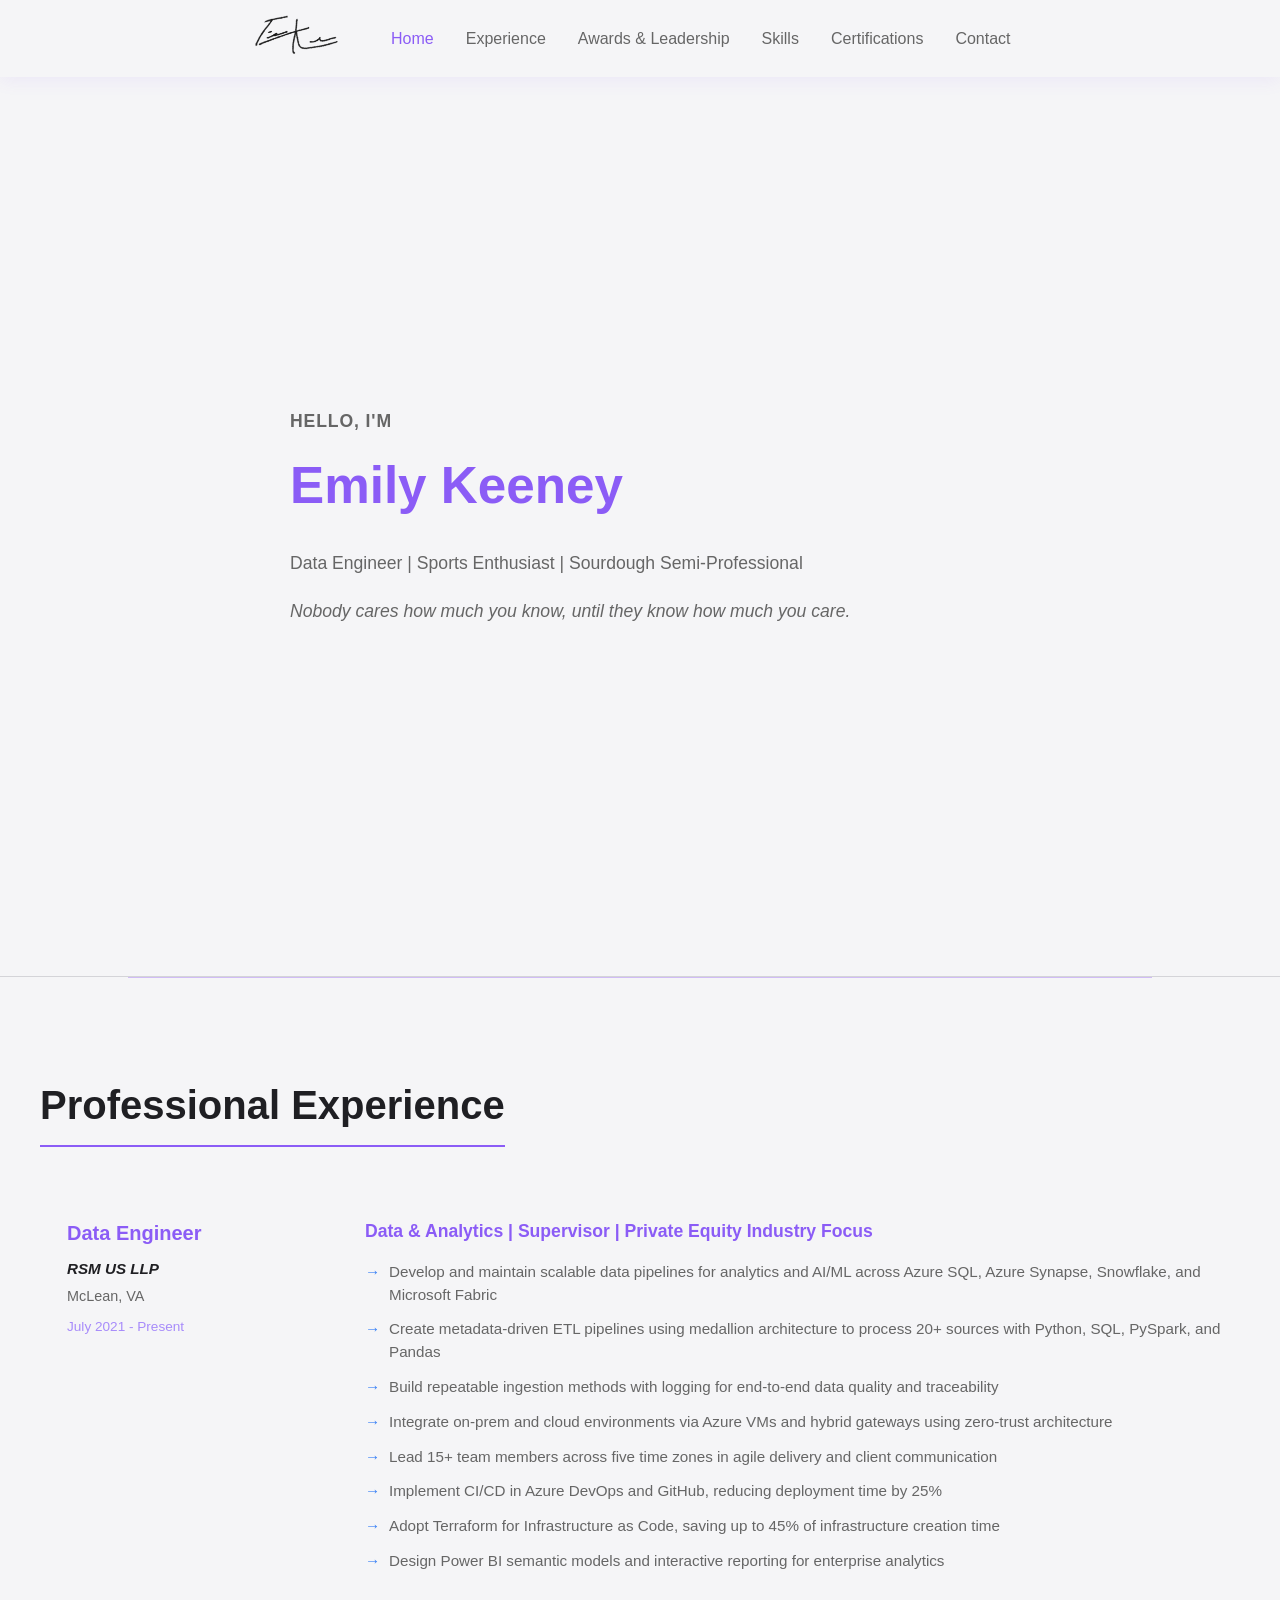
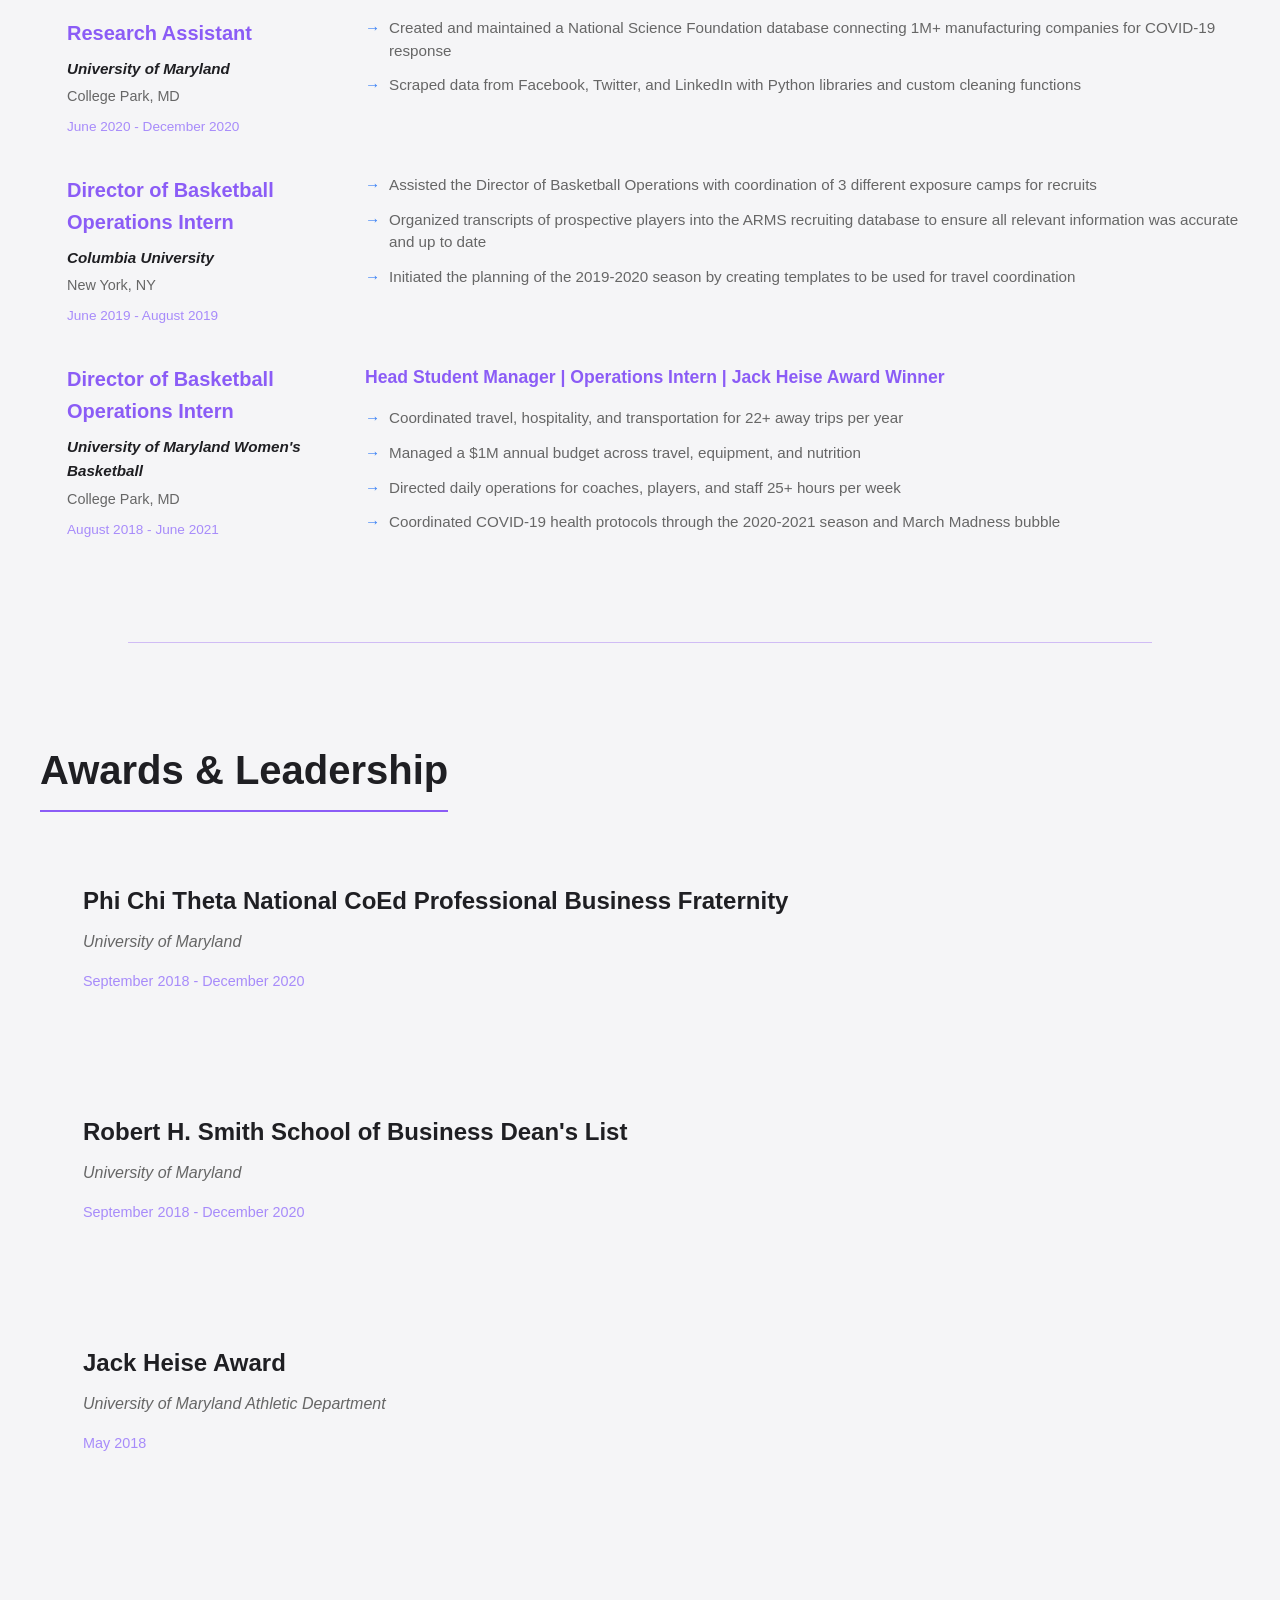
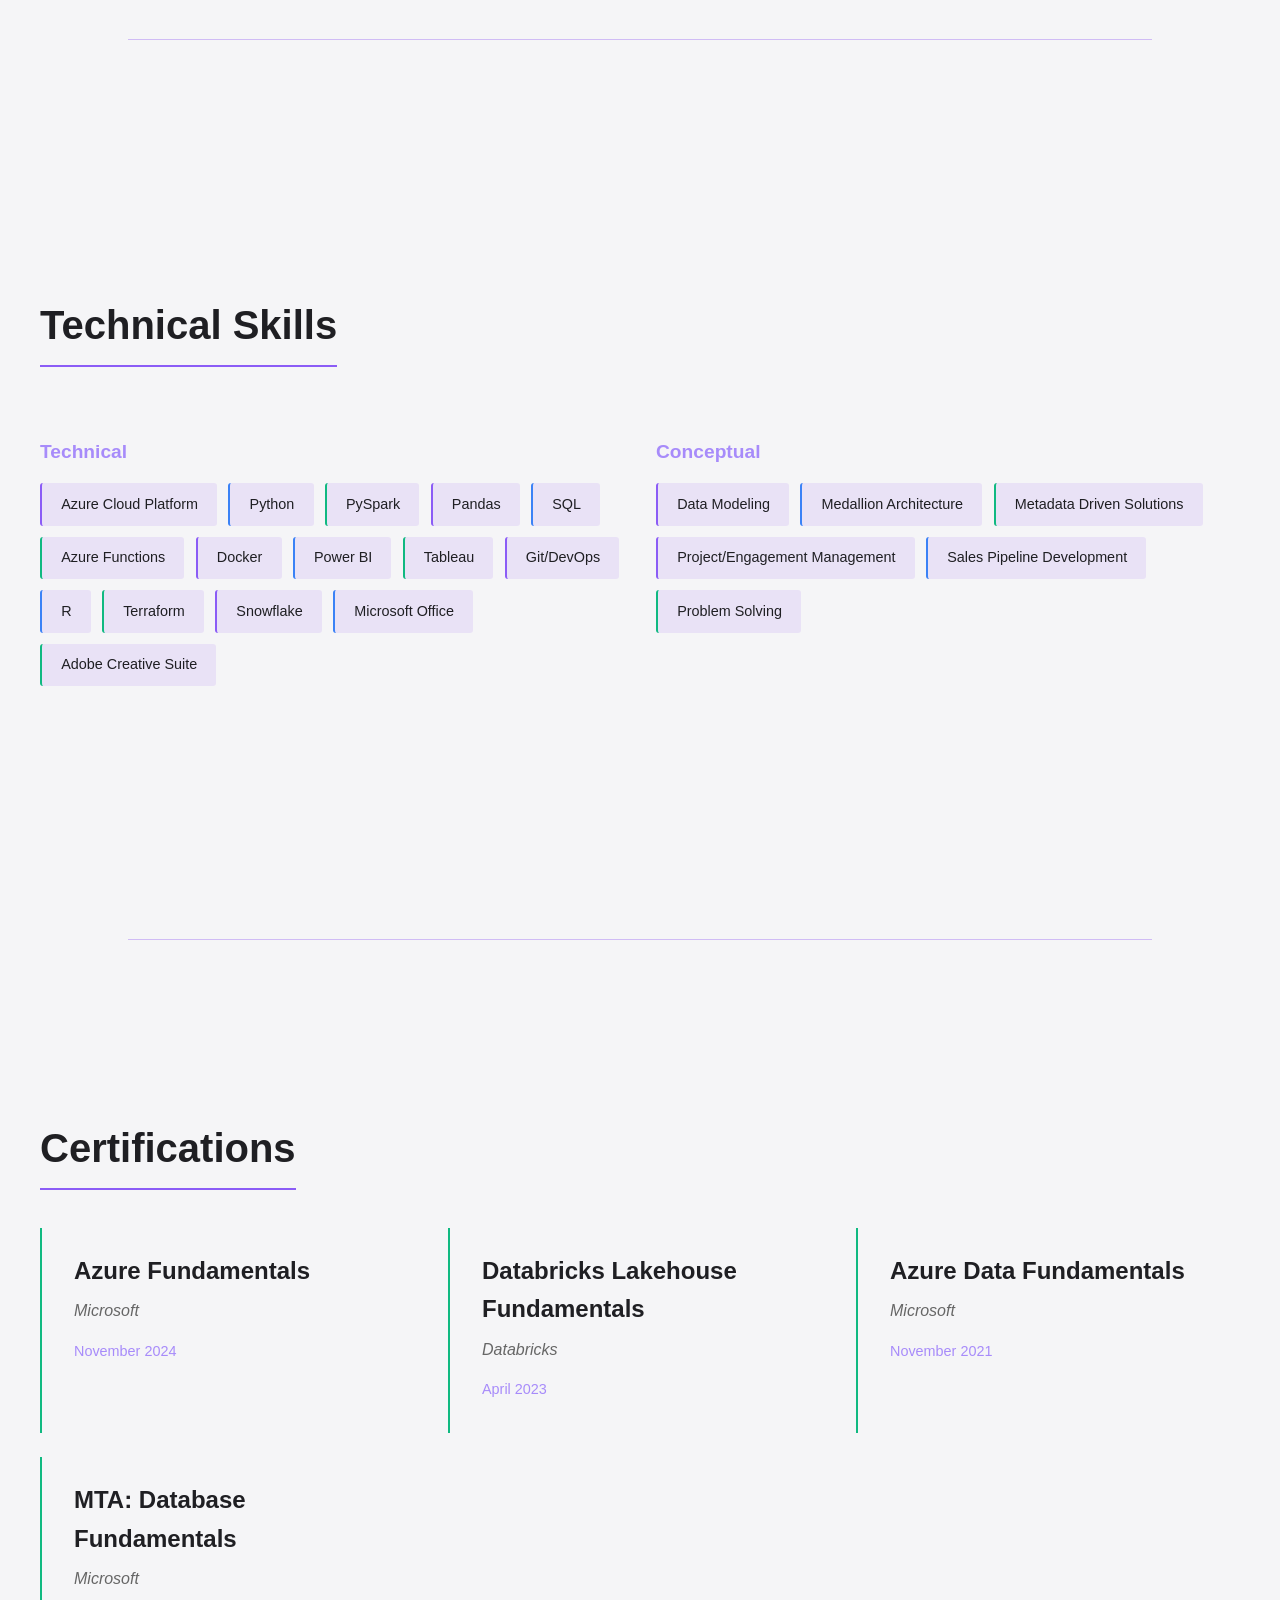
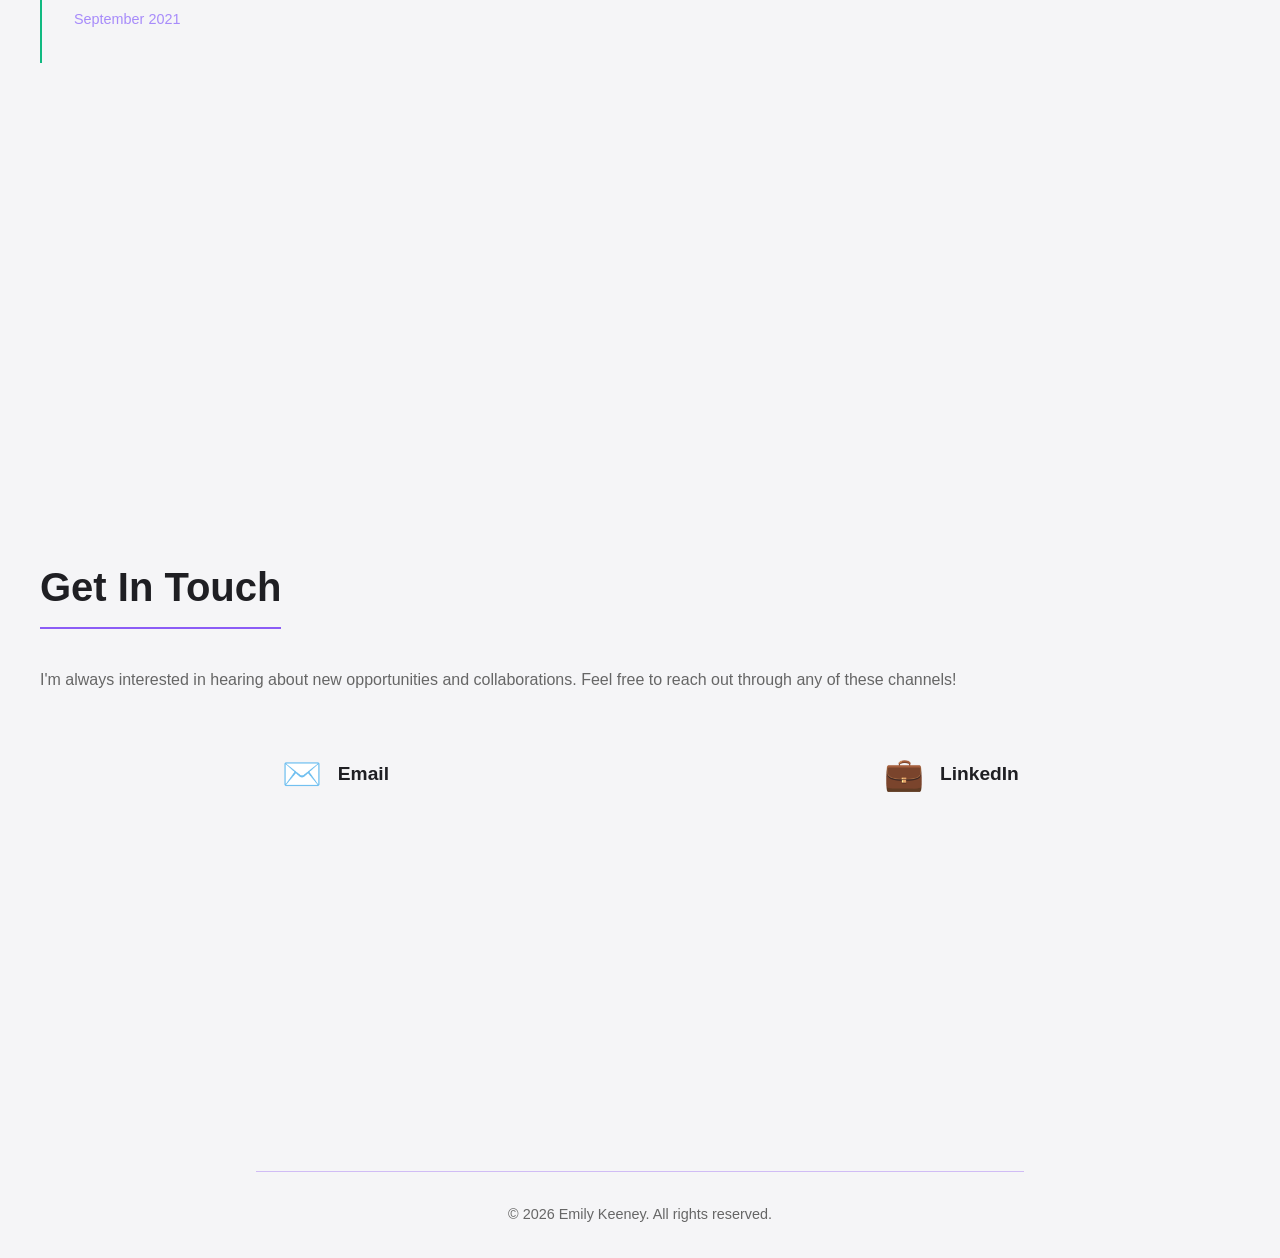
==== commit 9dcc6ab8: "updated to add items to resume and quotes" ====
--- a/index.html
+++ b/index.html
@@ -3,7 +3,7 @@
 	<head>
 		<meta charset="utf-8" />
 		<meta name="viewport" content="width=device-width, initial-scale=1" />
-		<title>Emily Keeney - Data Engineer | Azure, Synapse, Snowflake Expert</title>
+		<title>Emily Keeney</title>
 		<meta name="description" content="Emily Keeney is a Data Engineer at RSM US LLP specializing in analytics, data pipelines, and cloud platforms including Azure, Synapse, Snowflake, and Microsoft Fabric." />
 		<link rel="canonical" href="https://ekeeney.github.io/" />
 		<meta name="theme-color" content="#8b5cf6" />
@@ -17,7 +17,7 @@
 		<link rel="apple-touch-icon" href="assets/favicon.png" />
 		
 		<!-- Open Graph -->
-		<meta property="og:title" content="Emily Keeney - Data Engineer" />
+		<meta property="og:title" content="Emily Keeney" />
 		<meta property="og:description" content="Data Engineer at RSM US LLP specializing in analytics, data pipelines, and cloud platforms." />
 		<meta property="og:type" content="website" />
 		<meta property="og:url" content="https://ekeeney.github.io/" />
@@ -25,7 +25,7 @@
 		
 		<!-- Twitter Card -->
 		<meta name="twitter:card" content="summary" />
-		<meta name="twitter:title" content="Emily Keeney - Data Engineer" />
+		<meta name="twitter:title" content="Emily Keeney" />
 		<meta name="twitter:description" content="Data Engineer specializing in analytics, data pipelines, and cloud platforms." />
 		<meta name="twitter:image" content="https://ekeeney.github.io/assets/favicon.png" />
 		
@@ -61,18 +61,15 @@
 		</script>
 	</head>
 	<body>
-		<!-- Skip to main content for accessibility -->
-		<a href="#hero" class="skip-link">Skip to main content</a>
 		
 		<nav role="navigation" aria-label="Main navigation">
-		<img src="assets/signature.png" alt="Emily Keeney Signature" class="nav-signature" loading="eager" width="120" height="45">
+		<a href="media.html"><img src="assets/signature.png" alt="Emily Keeney Signature" class="nav-signature" loading="eager" width="120" height="45"></a>
 		<ul>
 			<li><a href="#hero">Home</a></li>
 			<li><a href="#experience">Experience</a></li>
 			<li><a href="#awards">Awards & Leadership</a></li>
 			<li><a href="#skills">Skills</a></li>
 			<li><a href="#certifications">Certifications</a></li>
-			<li><a href="media.html">Media</a></li>
 			<li><a href="#contact">Contact</a></li>
 		</ul>
 	</nav>
@@ -82,8 +79,8 @@
 			<div class="container hero-content">
 				<p class="subtitle">Hello, I'm</p>
 				<h1><a href="#contact">Emily Keeney</a></h1>
-				<p>Data Engineer | Data &amp; Analytics | Private Equity Focus</p>
-				<p>Building scalable pipelines across Azure, Synapse, Snowflake, and Fabric</p>
+				<p>Data Engineer | Sports Enthusiast | Sourdough Semi-Professional</p>
+			<p id="quote-container"><em></em></p>
 			</div>
 		</section>
 
@@ -92,69 +89,75 @@
 			<div class="container">
 				<h2>Professional Experience</h2>
 				
-				<div class="timeline">
-					<div class="timeline-item">
-						<div class="timeline-marker"></div>
-						<div class="timeline-content">
-							<div class="timeline-meta">
-								<h3>Data Engineer</h3>
-								<p class="company">RSM US LLP</p>
-								<p class="location">McLean, VA</p>
-								<p class="date">July 2021 - Present</p>
-							</div>
-							<div class="timeline-description">
-								<p class="role">Data &amp; Analytics | Private Equity Industry Focus</p>
-								<ul class="details">
-									<li>Develop and maintain scalable data pipelines for analytics and AI/ML across Azure SQL, Azure Synapse, Snowflake, and Microsoft Fabric</li>
-									<li>Create metadata-driven ETL pipelines using medallion architecture to process 20+ sources with Python, SQL, PySpark, and Pandas</li>
-									<li>Build repeatable ingestion methods with logging for end-to-end data quality and traceability</li>
-									<li>Integrate on-prem and cloud environments via Azure VMs and hybrid gateways using zero-trust architecture</li>
-									<li>Lead 15+ team members across five time zones in agile delivery and client communication</li>
-									<li>Implement CI/CD in Azure DevOps and GitHub, reducing deployment time by 25%</li>
-									<li>Adopt Terraform for Infrastructure as Code, saving up to 45% of infrastructure creation time</li>
-									<li>Design Power BI semantic models and interactive reporting for enterprise analytics</li>
-								</ul>
-							</div>
-						</div>
-					</div>
-
-					<div class="timeline-item">
-						<div class="timeline-marker"></div>
-						<div class="timeline-content">
-							<div class="timeline-meta">
-								<h3>Research Assistant</h3>
-								<p class="company">University of Maryland</p>
-								<p class="location">College Park, MD</p>
-								<p class="date">June 2020 - December 2020</p>
-							</div>
-							<div class="timeline-description">
-								<p class="role">Operations &amp; Information Technology</p>
-								<ul class="details">
-									<li>Created and maintained a National Science Foundation database connecting 1M+ manufacturing companies for COVID-19 response</li>
-									<li>Scraped data from Facebook, Twitter, and LinkedIn with Python libraries and custom cleaning functions</li>
-								</ul>
-							</div>
-						</div>
-					</div>
-
-					<div class="timeline-item">
-						<div class="timeline-marker"></div>
-						<div class="timeline-content">
-							<div class="timeline-meta">
-								<h3>Operations Intern</h3>
-								<p class="company">University of Maryland Women's Basketball</p>
-								<p class="location">College Park, MD</p>
-								<p class="date">August 2018 - June 2021</p>
-							</div>
-							<div class="timeline-description">
-								<p class="role">Team Operations</p>
-								<ul class="details">
-									<li>Coordinated travel, hospitality, and transportation for 22+ away trips per year</li>
-									<li>Managed a $1M annual budget across travel, equipment, and nutrition</li>
-									<li>Directed daily operations for coaches, players, and staff 25+ hours per week</li>
-									<li>Coordinated COVID-19 health protocols through the 2020-2021 season and March Madness bubble</li>
-								</ul>
-							</div>
+				<div class="experience-list">
+					<div class="experience-item">
+						<div class="experience-meta">
+							<h3>Data Engineer</h3>
+							<p class="company">RSM US LLP</p>
+							<p class="location">McLean, VA</p>
+							<p class="date">July 2021 - Present</p>
+						</div>
+						<div class="experience-description">
+							<p class="role">Data &amp; Analytics | Supervisor | Private Equity Industry Focus</p>
+							<ul class="details">
+								<li>Develop and maintain scalable data pipelines for analytics and AI/ML across Azure SQL, Azure Synapse, Snowflake, and Microsoft Fabric</li>
+								<li>Create metadata-driven ETL pipelines using medallion architecture to process 20+ sources with Python, SQL, PySpark, and Pandas</li>
+								<li>Build repeatable ingestion methods with logging for end-to-end data quality and traceability</li>
+								<li>Integrate on-prem and cloud environments via Azure VMs and hybrid gateways using zero-trust architecture</li>
+								<li>Lead 15+ team members across five time zones in agile delivery and client communication</li>
+								<li>Implement CI/CD in Azure DevOps and GitHub, reducing deployment time by 25%</li>
+								<li>Adopt Terraform for Infrastructure as Code, saving up to 45% of infrastructure creation time</li>
+								<li>Design Power BI semantic models and interactive reporting for enterprise analytics</li>
+							</ul>
+						</div>
+					</div>
+
+					<div class="experience-item">
+						<div class="experience-meta">
+							<h3>Research Assistant</h3>
+							<p class="company">University of Maryland</p>
+							<p class="location">College Park, MD</p>
+							<p class="date">June 2020 - December 2020</p>
+						</div>
+						<div class="experience-description">
+							<ul class="details">
+								<li>Created and maintained a National Science Foundation database connecting 1M+ manufacturing companies for COVID-19 response</li>
+								<li>Scraped data from Facebook, Twitter, and LinkedIn with Python libraries and custom cleaning functions</li>
+							</ul>
+						</div>
+					</div>
+
+				<div class="experience-item">
+						<div class="experience-meta">
+							<h3>Director of Basketball Operations Intern</h3>
+							<p class="company">Columbia University</p>
+							<p class="location">New York, NY</p>
+							<p class="date">June 2019 - August 2019</p>
+						</div>
+						<div class="experience-description">
+							<ul class="details">
+								<li>Assisted the Director of Basketball Operations with coordination of 3 different exposure camps for recruits</li>
+								<li>Organized transcripts of prospective players into the ARMS recruiting database to ensure all relevant information was accurate and up to date</li>
+								<li>Initiated the planning of the 2019-2020 season by creating templates to be used for travel coordination</li>
+							</ul>
+						</div>
+					</div>
+
+					<div class="experience-item">
+						<div class="experience-meta">
+							<h3>Director of Basketball Operations Intern </h3>
+							<p class="company">University of Maryland Women's Basketball</p>
+							<p class="location">College Park, MD</p>
+							<p class="date">August 2018 - June 2021</p>
+						</div>
+						<div class="experience-description">
+							<p class="role">Head Student Manager | Operations Intern | Jack Heise Award Winner</p>
+							<ul class="details">
+								<li>Coordinated travel, hospitality, and transportation for 22+ away trips per year</li>
+								<li>Managed a $1M annual budget across travel, equipment, and nutrition</li>
+								<li>Directed daily operations for coaches, players, and staff 25+ hours per week</li>
+								<li>Coordinated COVID-19 health protocols through the 2020-2021 season and March Madness bubble</li>
+							</ul>
 						</div>
 					</div>
 				</div>
@@ -171,10 +174,6 @@
 						<h3>Phi Chi Theta National CoEd Professional Business Fraternity</h3>
 						<p class="organization">University of Maryland</p>
 						<p class="date">September 2018 - December 2020</p>
-						<ul class="details">
-							<li>Zaching Chair</li>
-							<li>Organized philanthropy event honoring Zach Lederer and raised $750 from student donations</li>
-						</ul>
 					</div>
 				</div>
 
@@ -183,9 +182,6 @@
 						<h3>Robert H. Smith School of Business Dean's List</h3>
 						<p class="organization">University of Maryland</p>
 						<p class="date">September 2018 - December 2020</p>
-						<ul class="details">
-							<li>Academic recognition for sustained performance</li>
-						</ul>
 					</div>
 				</div>
 
@@ -194,9 +190,6 @@
 						<h3>Jack Heise Award</h3>
 						<p class="organization">University of Maryland Athletic Department</p>
 						<p class="date">May 2018</p>
-						<ul class="details">
-							<li>For service as a Team Manager, winner out of 5 finalists</li>
-						</ul>
 					</div>
 				</a>
 			</div>
@@ -286,33 +279,45 @@
 				</p>
 				
 				<div class="contact-grid">
-					<div class="contact-item">
-						<div class="contact-icon">✉️</div>
-						<div>
-							<h4>Email</h4>
-							<a href="mailto:ekeeney10@gmail.com" target="_blank" rel="noopener">ekeeney10@gmail.com</a>
-						</div>
-					</div>
-
-					<div class="contact-item">
-						<div class="contact-icon">💼</div>
-						<div>
-							<h4>LinkedIn</h4>
-							<a href="https://www.linkedin.com/in/emily-keeney/" target="_blank" rel="noopener">Emily Keeney</a>
-						</div>
-					</div>
-				</div>
-			</div>
-		</section>
-
-		<!-- Footer -->
-		<footer>
-			<div class="container">
-				<p>&copy; 2026 Emily Keeney. All rights reserved.</p>
-			</div>
-		</footer>
-
-		<!-- JavaScript for Smooth Scrolling and Progress Bar -->
-		<script src="assets/js/portfolio.js" defer></script>
-	</body>
+				<a href="mailto:ekeeney10@gmail.com" class="contact-item" target="_blank" rel="noopener">
+					<div class="contact-icon">✉️</div>
+					<div>
+						<h4>Email</h4>
+					</div>
+				</a>
+
+				<a href="https://www.linkedin.com/in/emily-keeney/" class="contact-item" target="_blank" rel="noopener">
+					<div class="contact-icon">💼</div>
+					<div>
+						<h4>LinkedIn</h4>
+					</div>
+				</a>
+			</div>
+		</div>
+	</section>
+
+	<!-- Footer -->
+	<!-- Footer -->
+	<footer>
+		<div class="container">
+			<p>&copy; 2026 Emily Keeney. All rights reserved.</p>
+		</div>
+	</footer>
+
+	<!-- JavaScript for Smooth Scrolling and Progress Bar -->
+	<script>
+		// Quote rotation - inline
+		const quotes = [
+			"The world does not belong to the big, but to the fast. You want to cover more ground in less time than your peers. This is partially talent, but mostly endurance",
+			"Nobody cares how much you know, until they know how much you care."
+		];
+
+		const quoteContainer = document.getElementById('quote-container');
+		if (quoteContainer && quoteContainer.querySelector('em')) {
+			const randomQuote = quotes[Math.floor(Math.random() * quotes.length)];
+			quoteContainer.querySelector('em').textContent = randomQuote;
+		}
+	</script>
+	<script src="assets/js/portfolio.js" defer></script>
+</body>
 </html>
--- a/assets/css/custom.css
+++ b/assets/css/custom.css
@@ -72,7 +72,6 @@
 	background: rgba(245, 245, 247, 0.95);
 	backdrop-filter: blur(10px);
 	z-index: 1000;
-	border-bottom: 1px solid rgba(139, 92, 246, 0.2);
 	border-radius: 0;
 	box-shadow: 0 4px 16px rgba(139, 92, 246, 0.08);
 	display: flex;
@@ -250,145 +249,160 @@
 	opacity: 0.8;
 }
 
-/* Timeline Styling */
-.timeline {
-	position: relative;
-	padding: 2rem 0 2rem 3rem;
-}
-
-.timeline::before {
-	content: '';
-	position: absolute;
-	left: 0;
-	top: 0;
-	bottom: 0;
-	width: 2px;
-	background: var(--accent-primary);
-	display: none;
-}
-
-.timeline-item {
-	position: relative;
-	margin-bottom: 3rem;
-}
-
-.timeline-marker {
-	position: absolute;
-	left: -2.65rem;
-	top: 0.5rem;
-	width: 14px;
-	height: 14px;
-	background: var(--accent-primary);
-	border: 3px solid var(--bg-primary);
-	border-radius: 50%;
-	box-shadow: 0 0 0 3px rgba(139, 92, 246, 0.2);
-	display: none;
-}
-
-/* Company-specific hover effects */
-#experience .timeline-item:nth-child(1):hover .timeline-content {
-	border-left-color: #0080D0;
-	background: rgba(0, 128, 208, 0.08);
-}
-
-#experience .timeline-item:nth-child(1):hover .timeline-meta h3,
-#experience .timeline-item:nth-child(1):hover .timeline-meta .company {
-	color: #0080D0;
-}
-
-#experience .timeline-item:nth-child(1):hover .timeline-meta .date {
-	color: #2BA84E;
-}
-
-#experience .timeline-item:nth-child(1):hover .timeline-description .role {
-	color: #0080D0;
-}
-
-#experience .timeline-item:nth-child(1):hover .timeline-description .details li {
-	color: #0080D0;
-}
-
-#experience .timeline-item:nth-child(2):hover .timeline-content,
-#experience .timeline-item:nth-child(3):hover .timeline-content {
-	border-left-color: #CC0000;
-	background: rgba(204, 0, 0, 0.08);
-}
-
-#experience .timeline-item:nth-child(2):hover .timeline-meta h3,
-#experience .timeline-item:nth-child(2):hover .timeline-meta .company,
-#experience .timeline-item:nth-child(3):hover .timeline-meta h3,
-#experience .timeline-item:nth-child(3):hover .timeline-meta .company {
-	color: #CC0000;
-}
-
-#experience .timeline-item:nth-child(2):hover .timeline-meta .date,
-#experience .timeline-item:nth-child(3):hover .timeline-meta .date {
-	color: #000000;
-}
-
-#experience .timeline-item:nth-child(2):hover .timeline-description .role,
-#experience .timeline-item:nth-child(3):hover .timeline-description .role {
-	color: #CC0000;
-}
-
-#experience .timeline-item:nth-child(2):hover .timeline-description .details li,
-#experience .timeline-item:nth-child(3):hover .timeline-description .details li {
-	color: #CC0000;
-}
-
-.timeline-content {
+/* Experience Styling */
+.experience-list {
+	display: flex;
+	flex-direction: column;
+	gap: 2rem;
+	margin-top: 2rem;
+}
+
+.experience-item {
 	display: grid;
 	grid-template-columns: 250px 1fr;
 	gap: 3rem;
 	align-items: start;
 	border-left: 3px solid transparent;
 	padding-left: 1.5rem;
-	transition: border-color 0.3s ease;
-}
-
-.timeline-meta {
+	transition: all 0.3s ease;
+}
+
+.experience-item:hover {
+	border-left-color: #0080D0;
+	background: rgba(0, 128, 208, 0.04);
+	padding-left: 2rem;
+}
+
+/* Company-specific hover effects */
+#experience .experience-item:nth-child(1):hover {
+	border-left-color: #0080D0;
+	background: rgba(0, 128, 208, 0.04);
+}
+
+#experience .experience-item:nth-child(1):hover .experience-meta h3,
+#experience .experience-item:nth-child(1):hover .experience-meta .company {
+	color: #0080D0;
+}
+
+#experience .experience-item:nth-child(1):hover .experience-meta .date {
+	color: #2BA84E;
+}
+
+#experience .experience-item:nth-child(1):hover .experience-description .role {
+	color: #0080D0;
+}
+
+#experience .experience-item:nth-child(1):hover .experience-description .details li {
+	color: #0080D0;
+}
+
+#experience .experience-item:nth-child(2):hover {
+	border-left-color: #CC0000;
+	background: rgba(204, 0, 0, 0.04);
+}
+
+#experience .experience-item:nth-child(2):hover .experience-meta h3,
+#experience .experience-item:nth-child(2):hover .experience-meta .company {
+	color: #CC0000;
+}
+
+#experience .experience-item:nth-child(2):hover .experience-meta .date {
+	color: #000000;
+}
+
+#experience .experience-item:nth-child(2):hover .experience-description .role {
+	color: #CC0000;
+}
+
+#experience .experience-item:nth-child(2):hover .experience-description .details li {
+	color: #CC0000;
+}
+
+#experience .experience-item:nth-child(3):hover {
+	border-left-color: #5B84B1;
+	background: rgba(91, 132, 177, 0.04);
+}
+
+#experience .experience-item:nth-child(3):hover .experience-meta h3,
+#experience .experience-item:nth-child(3):hover .experience-meta .company {
+	color: #5B84B1;
+}
+
+#experience .experience-item:nth-child(3):hover .experience-meta .date {
+	color: #000000;
+}
+
+#experience .experience-item:nth-child(3):hover .experience-description .role {
+	color: #5B84B1;
+}
+
+#experience .experience-item:nth-child(3):hover .experience-description .details li {
+	color: #5B84B1;
+}
+
+#experience .experience-item:nth-child(4):hover {
+	border-left-color: #CC0000;
+	background: rgba(204, 0, 0, 0.04);
+}
+
+#experience .experience-item:nth-child(4):hover .experience-meta h3,
+#experience .experience-item:nth-child(4):hover .experience-meta .company {
+	color: #CC0000;
+}
+
+#experience .experience-item:nth-child(4):hover .experience-meta .date {
+	color: #000000;
+}
+
+#experience .experience-item:nth-child(4):hover .experience-description .role {
+	color: #CC0000;
+}
+
+#experience .experience-item:nth-child(4):hover .experience-description .details li {
+	color: #CC0000;
+}
+
+.experience-meta {
 	padding: 0;
 	background: transparent;
-	border-radius: 0;
-	border-left: none;
-}
-
-.timeline-meta h3 {
+}
+
+.experience-meta h3 {
 	margin: 0 0 0.5rem 0;
 	font-size: 1.25rem;
 	color: var(--accent-primary);
 	transition: color 0.3s ease;
 }
 
-.timeline-meta p {
+.experience-meta p {
 	margin: 0.25rem 0;
 	font-size: 0.95rem;
 	color: var(--text-secondary);
 	transition: color 0.3s ease;
 }
 
-.timeline-meta .company {
+.experience-meta .company {
 	font-weight: 600;
 	color: var(--text-primary);
 }
 
-.timeline-meta .location {
+.experience-meta .location {
 	color: var(--text-secondary);
 	font-size: 0.9rem;
 }
 
-.timeline-meta .date {
+.experience-meta .date {
 	color: var(--accent-secondary);
 	font-size: 0.85rem;
 	margin-top: 0.5rem;
 }
 
-.timeline-description {
+.experience-description {
 	padding: 0;
 	background: transparent;
 }
 
-.timeline-description .role {
+.experience-description .role {
 	font-size: 1.1rem;
 	font-weight: 600;
 	color: var(--accent-primary);
@@ -402,7 +416,7 @@
 	margin: 0;
 }
 
-.timeline-description .details li {
+.experience-description .details li {
 	padding-left: 1.5rem;
 	margin-bottom: 0.75rem;
 	position: relative;
@@ -412,8 +426,8 @@
 	transition: color 0.3s ease;
 }
 
-.timeline-description .details li::before {
-	content: '▹';
+.experience-description .details li::before {
+	content: '→';
 	position: absolute;
 	left: 0;
 	color: var(--accent-blue);
@@ -509,7 +523,7 @@
 }
 
 ul.details li::before {
-	content: '▹';
+	content: '→';
 	position: absolute;
 	left: 0;
 	color: var(--accent-blue);
@@ -614,11 +628,13 @@
 	grid-template-columns: repeat(auto-fit, minmax(250px, 1fr));
 	gap: 2rem;
 	margin-top: 2rem;
+	justify-items: center;
 }
 
 .contact-item {
 	display: flex;
 	align-items: center;
+	justify-content: center;
 	gap: 1rem;
 	padding: 1.5rem;
 	padding-left: 1.8rem;
@@ -626,6 +642,9 @@
 	border-radius: 0;
 	border-left: 2px solid transparent;
 	transition: all 0.4s cubic-bezier(0.4, 0, 0.2, 1);
+	text-decoration: none;
+	color: var(--text-primary);
+	cursor: pointer;
 }
 
 .contact-item:hover {
@@ -639,14 +658,9 @@
 	color: var(--accent-blue);
 }
 
-.contact-item a {
+.contact-item h4 {
 	color: var(--text-primary);
-	text-decoration: none;
-	transition: color 0.3s ease;
-}
-
-.contact-item a:hover {
-	color: var(--accent-secondary);
+	margin: 0;
 }
 
 .section-intro {
@@ -906,19 +920,7 @@
 		padding: 3.5rem 1.25rem;
 	}
 
-	.timeline {
-		padding: 2rem 0 2rem 2rem;
-	}
-
-	.timeline-marker {
-		left: -1.85rem;
-	}
-
-	.timeline::before {
-		left: -1px;
-	}
-
-	.timeline-content {
+	.experience-item {
 		grid-template-columns: 1fr;
 		gap: 1rem;
 	}
--- a/assets/css/custom.css
+++ b/assets/css/custom.css
@@ -72,7 +72,6 @@
 	background: rgba(245, 245, 247, 0.95);
 	backdrop-filter: blur(10px);
 	z-index: 1000;
-	border-bottom: 1px solid rgba(139, 92, 246, 0.2);
 	border-radius: 0;
 	box-shadow: 0 4px 16px rgba(139, 92, 246, 0.08);
 	display: flex;
@@ -250,145 +249,160 @@
 	opacity: 0.8;
 }
 
-/* Timeline Styling */
-.timeline {
-	position: relative;
-	padding: 2rem 0 2rem 3rem;
-}
-
-.timeline::before {
-	content: '';
-	position: absolute;
-	left: 0;
-	top: 0;
-	bottom: 0;
-	width: 2px;
-	background: var(--accent-primary);
-	display: none;
-}
-
-.timeline-item {
-	position: relative;
-	margin-bottom: 3rem;
-}
-
-.timeline-marker {
-	position: absolute;
-	left: -2.65rem;
-	top: 0.5rem;
-	width: 14px;
-	height: 14px;
-	background: var(--accent-primary);
-	border: 3px solid var(--bg-primary);
-	border-radius: 50%;
-	box-shadow: 0 0 0 3px rgba(139, 92, 246, 0.2);
-	display: none;
-}
-
-/* Company-specific hover effects */
-#experience .timeline-item:nth-child(1):hover .timeline-content {
-	border-left-color: #0080D0;
-	background: rgba(0, 128, 208, 0.08);
-}
-
-#experience .timeline-item:nth-child(1):hover .timeline-meta h3,
-#experience .timeline-item:nth-child(1):hover .timeline-meta .company {
-	color: #0080D0;
-}
-
-#experience .timeline-item:nth-child(1):hover .timeline-meta .date {
-	color: #2BA84E;
-}
-
-#experience .timeline-item:nth-child(1):hover .timeline-description .role {
-	color: #0080D0;
-}
-
-#experience .timeline-item:nth-child(1):hover .timeline-description .details li {
-	color: #0080D0;
-}
-
-#experience .timeline-item:nth-child(2):hover .timeline-content,
-#experience .timeline-item:nth-child(3):hover .timeline-content {
-	border-left-color: #CC0000;
-	background: rgba(204, 0, 0, 0.08);
-}
-
-#experience .timeline-item:nth-child(2):hover .timeline-meta h3,
-#experience .timeline-item:nth-child(2):hover .timeline-meta .company,
-#experience .timeline-item:nth-child(3):hover .timeline-meta h3,
-#experience .timeline-item:nth-child(3):hover .timeline-meta .company {
-	color: #CC0000;
-}
-
-#experience .timeline-item:nth-child(2):hover .timeline-meta .date,
-#experience .timeline-item:nth-child(3):hover .timeline-meta .date {
-	color: #000000;
-}
-
-#experience .timeline-item:nth-child(2):hover .timeline-description .role,
-#experience .timeline-item:nth-child(3):hover .timeline-description .role {
-	color: #CC0000;
-}
-
-#experience .timeline-item:nth-child(2):hover .timeline-description .details li,
-#experience .timeline-item:nth-child(3):hover .timeline-description .details li {
-	color: #CC0000;
-}
-
-.timeline-content {
+/* Experience Styling */
+.experience-list {
+	display: flex;
+	flex-direction: column;
+	gap: 2rem;
+	margin-top: 2rem;
+}
+
+.experience-item {
 	display: grid;
 	grid-template-columns: 250px 1fr;
 	gap: 3rem;
 	align-items: start;
 	border-left: 3px solid transparent;
 	padding-left: 1.5rem;
-	transition: border-color 0.3s ease;
-}
-
-.timeline-meta {
+	transition: all 0.3s ease;
+}
+
+.experience-item:hover {
+	border-left-color: #0080D0;
+	background: rgba(0, 128, 208, 0.04);
+	padding-left: 2rem;
+}
+
+/* Company-specific hover effects */
+#experience .experience-item:nth-child(1):hover {
+	border-left-color: #0080D0;
+	background: rgba(0, 128, 208, 0.04);
+}
+
+#experience .experience-item:nth-child(1):hover .experience-meta h3,
+#experience .experience-item:nth-child(1):hover .experience-meta .company {
+	color: #0080D0;
+}
+
+#experience .experience-item:nth-child(1):hover .experience-meta .date {
+	color: #2BA84E;
+}
+
+#experience .experience-item:nth-child(1):hover .experience-description .role {
+	color: #0080D0;
+}
+
+#experience .experience-item:nth-child(1):hover .experience-description .details li {
+	color: #0080D0;
+}
+
+#experience .experience-item:nth-child(2):hover {
+	border-left-color: #CC0000;
+	background: rgba(204, 0, 0, 0.04);
+}
+
+#experience .experience-item:nth-child(2):hover .experience-meta h3,
+#experience .experience-item:nth-child(2):hover .experience-meta .company {
+	color: #CC0000;
+}
+
+#experience .experience-item:nth-child(2):hover .experience-meta .date {
+	color: #000000;
+}
+
+#experience .experience-item:nth-child(2):hover .experience-description .role {
+	color: #CC0000;
+}
+
+#experience .experience-item:nth-child(2):hover .experience-description .details li {
+	color: #CC0000;
+}
+
+#experience .experience-item:nth-child(3):hover {
+	border-left-color: #5B84B1;
+	background: rgba(91, 132, 177, 0.04);
+}
+
+#experience .experience-item:nth-child(3):hover .experience-meta h3,
+#experience .experience-item:nth-child(3):hover .experience-meta .company {
+	color: #5B84B1;
+}
+
+#experience .experience-item:nth-child(3):hover .experience-meta .date {
+	color: #000000;
+}
+
+#experience .experience-item:nth-child(3):hover .experience-description .role {
+	color: #5B84B1;
+}
+
+#experience .experience-item:nth-child(3):hover .experience-description .details li {
+	color: #5B84B1;
+}
+
+#experience .experience-item:nth-child(4):hover {
+	border-left-color: #CC0000;
+	background: rgba(204, 0, 0, 0.04);
+}
+
+#experience .experience-item:nth-child(4):hover .experience-meta h3,
+#experience .experience-item:nth-child(4):hover .experience-meta .company {
+	color: #CC0000;
+}
+
+#experience .experience-item:nth-child(4):hover .experience-meta .date {
+	color: #000000;
+}
+
+#experience .experience-item:nth-child(4):hover .experience-description .role {
+	color: #CC0000;
+}
+
+#experience .experience-item:nth-child(4):hover .experience-description .details li {
+	color: #CC0000;
+}
+
+.experience-meta {
 	padding: 0;
 	background: transparent;
-	border-radius: 0;
-	border-left: none;
-}
-
-.timeline-meta h3 {
+}
+
+.experience-meta h3 {
 	margin: 0 0 0.5rem 0;
 	font-size: 1.25rem;
 	color: var(--accent-primary);
 	transition: color 0.3s ease;
 }
 
-.timeline-meta p {
+.experience-meta p {
 	margin: 0.25rem 0;
 	font-size: 0.95rem;
 	color: var(--text-secondary);
 	transition: color 0.3s ease;
 }
 
-.timeline-meta .company {
+.experience-meta .company {
 	font-weight: 600;
 	color: var(--text-primary);
 }
 
-.timeline-meta .location {
+.experience-meta .location {
 	color: var(--text-secondary);
 	font-size: 0.9rem;
 }
 
-.timeline-meta .date {
+.experience-meta .date {
 	color: var(--accent-secondary);
 	font-size: 0.85rem;
 	margin-top: 0.5rem;
 }
 
-.timeline-description {
+.experience-description {
 	padding: 0;
 	background: transparent;
 }
 
-.timeline-description .role {
+.experience-description .role {
 	font-size: 1.1rem;
 	font-weight: 600;
 	color: var(--accent-primary);
@@ -402,7 +416,7 @@
 	margin: 0;
 }
 
-.timeline-description .details li {
+.experience-description .details li {
 	padding-left: 1.5rem;
 	margin-bottom: 0.75rem;
 	position: relative;
@@ -412,8 +426,8 @@
 	transition: color 0.3s ease;
 }
 
-.timeline-description .details li::before {
-	content: '▹';
+.experience-description .details li::before {
+	content: '→';
 	position: absolute;
 	left: 0;
 	color: var(--accent-blue);
@@ -509,7 +523,7 @@
 }
 
 ul.details li::before {
-	content: '▹';
+	content: '→';
 	position: absolute;
 	left: 0;
 	color: var(--accent-blue);
@@ -614,11 +628,13 @@
 	grid-template-columns: repeat(auto-fit, minmax(250px, 1fr));
 	gap: 2rem;
 	margin-top: 2rem;
+	justify-items: center;
 }
 
 .contact-item {
 	display: flex;
 	align-items: center;
+	justify-content: center;
 	gap: 1rem;
 	padding: 1.5rem;
 	padding-left: 1.8rem;
@@ -626,6 +642,9 @@
 	border-radius: 0;
 	border-left: 2px solid transparent;
 	transition: all 0.4s cubic-bezier(0.4, 0, 0.2, 1);
+	text-decoration: none;
+	color: var(--text-primary);
+	cursor: pointer;
 }
 
 .contact-item:hover {
@@ -639,14 +658,9 @@
 	color: var(--accent-blue);
 }
 
-.contact-item a {
+.contact-item h4 {
 	color: var(--text-primary);
-	text-decoration: none;
-	transition: color 0.3s ease;
-}
-
-.contact-item a:hover {
-	color: var(--accent-secondary);
+	margin: 0;
 }
 
 .section-intro {
@@ -906,19 +920,7 @@
 		padding: 3.5rem 1.25rem;
 	}
 
-	.timeline {
-		padding: 2rem 0 2rem 2rem;
-	}
-
-	.timeline-marker {
-		left: -1.85rem;
-	}
-
-	.timeline::before {
-		left: -1px;
-	}
-
-	.timeline-content {
+	.experience-item {
 		grid-template-columns: 1fr;
 		gap: 1rem;
 	}
